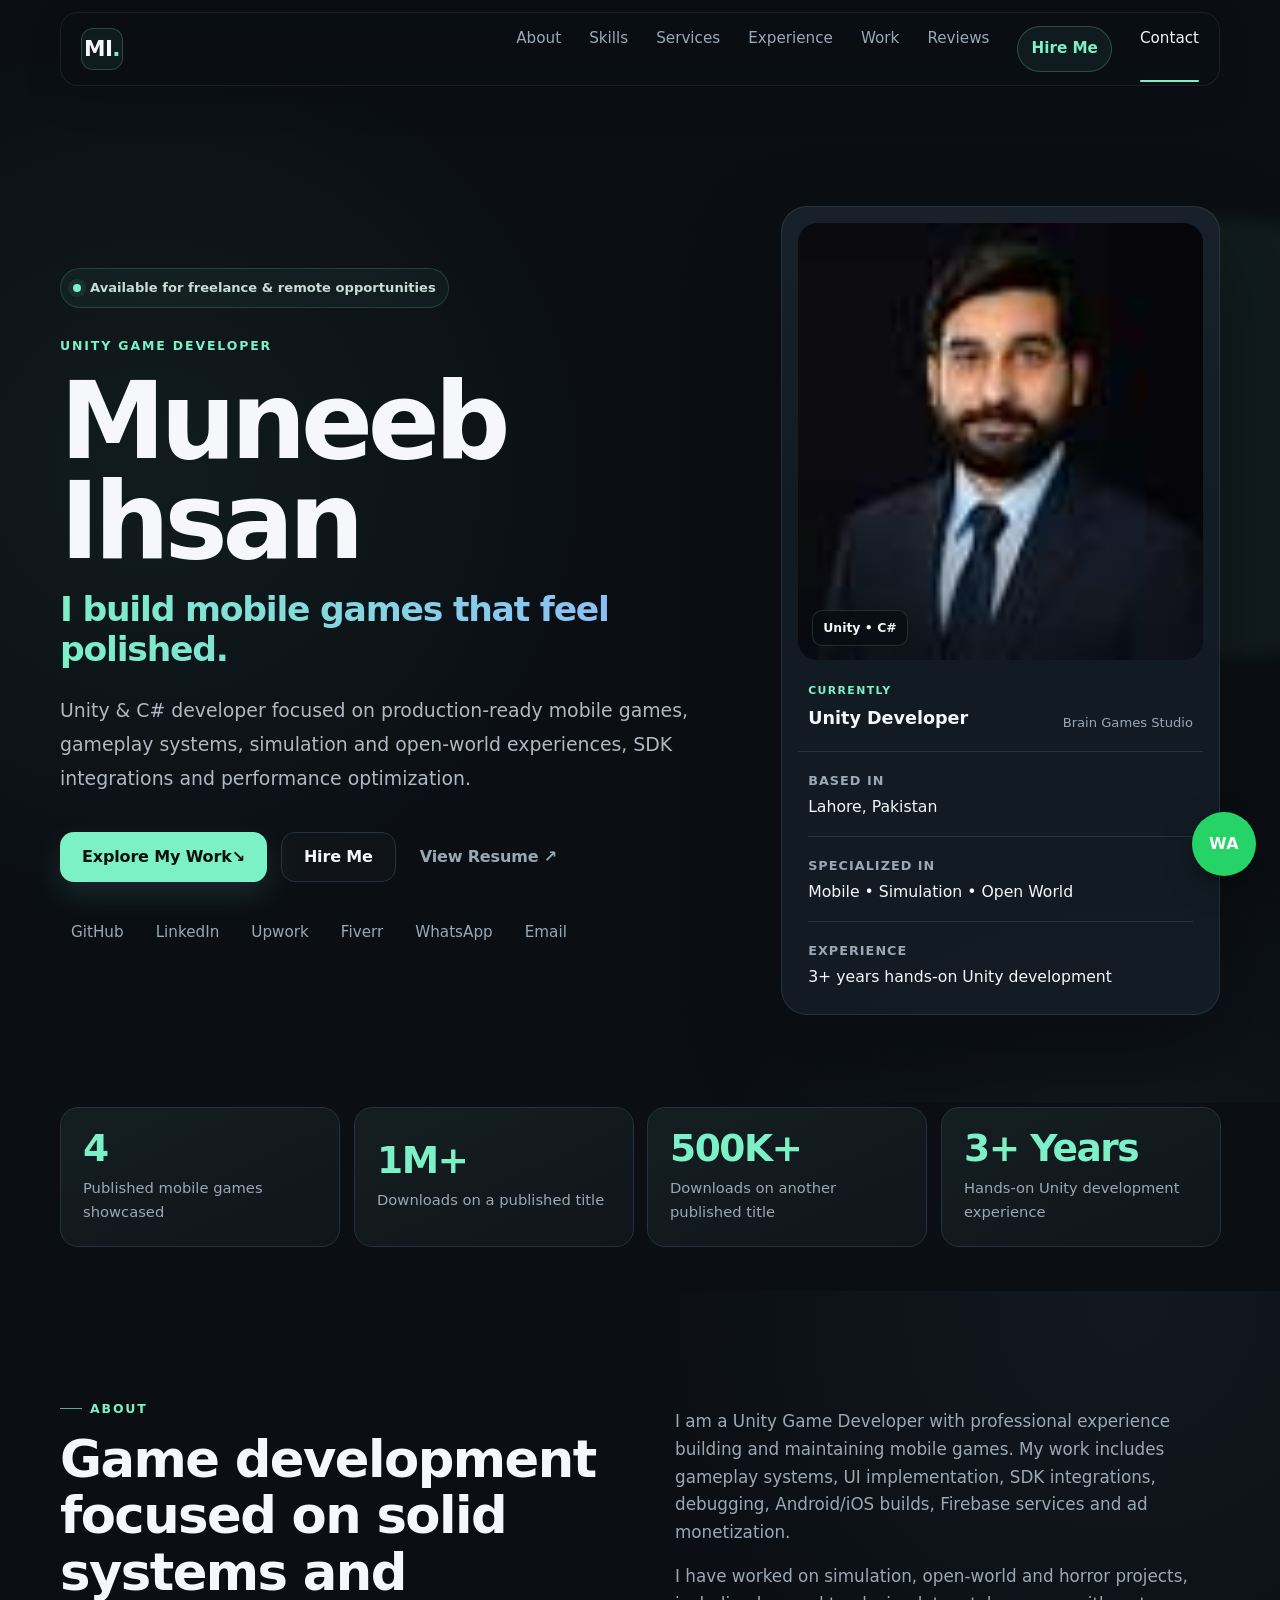
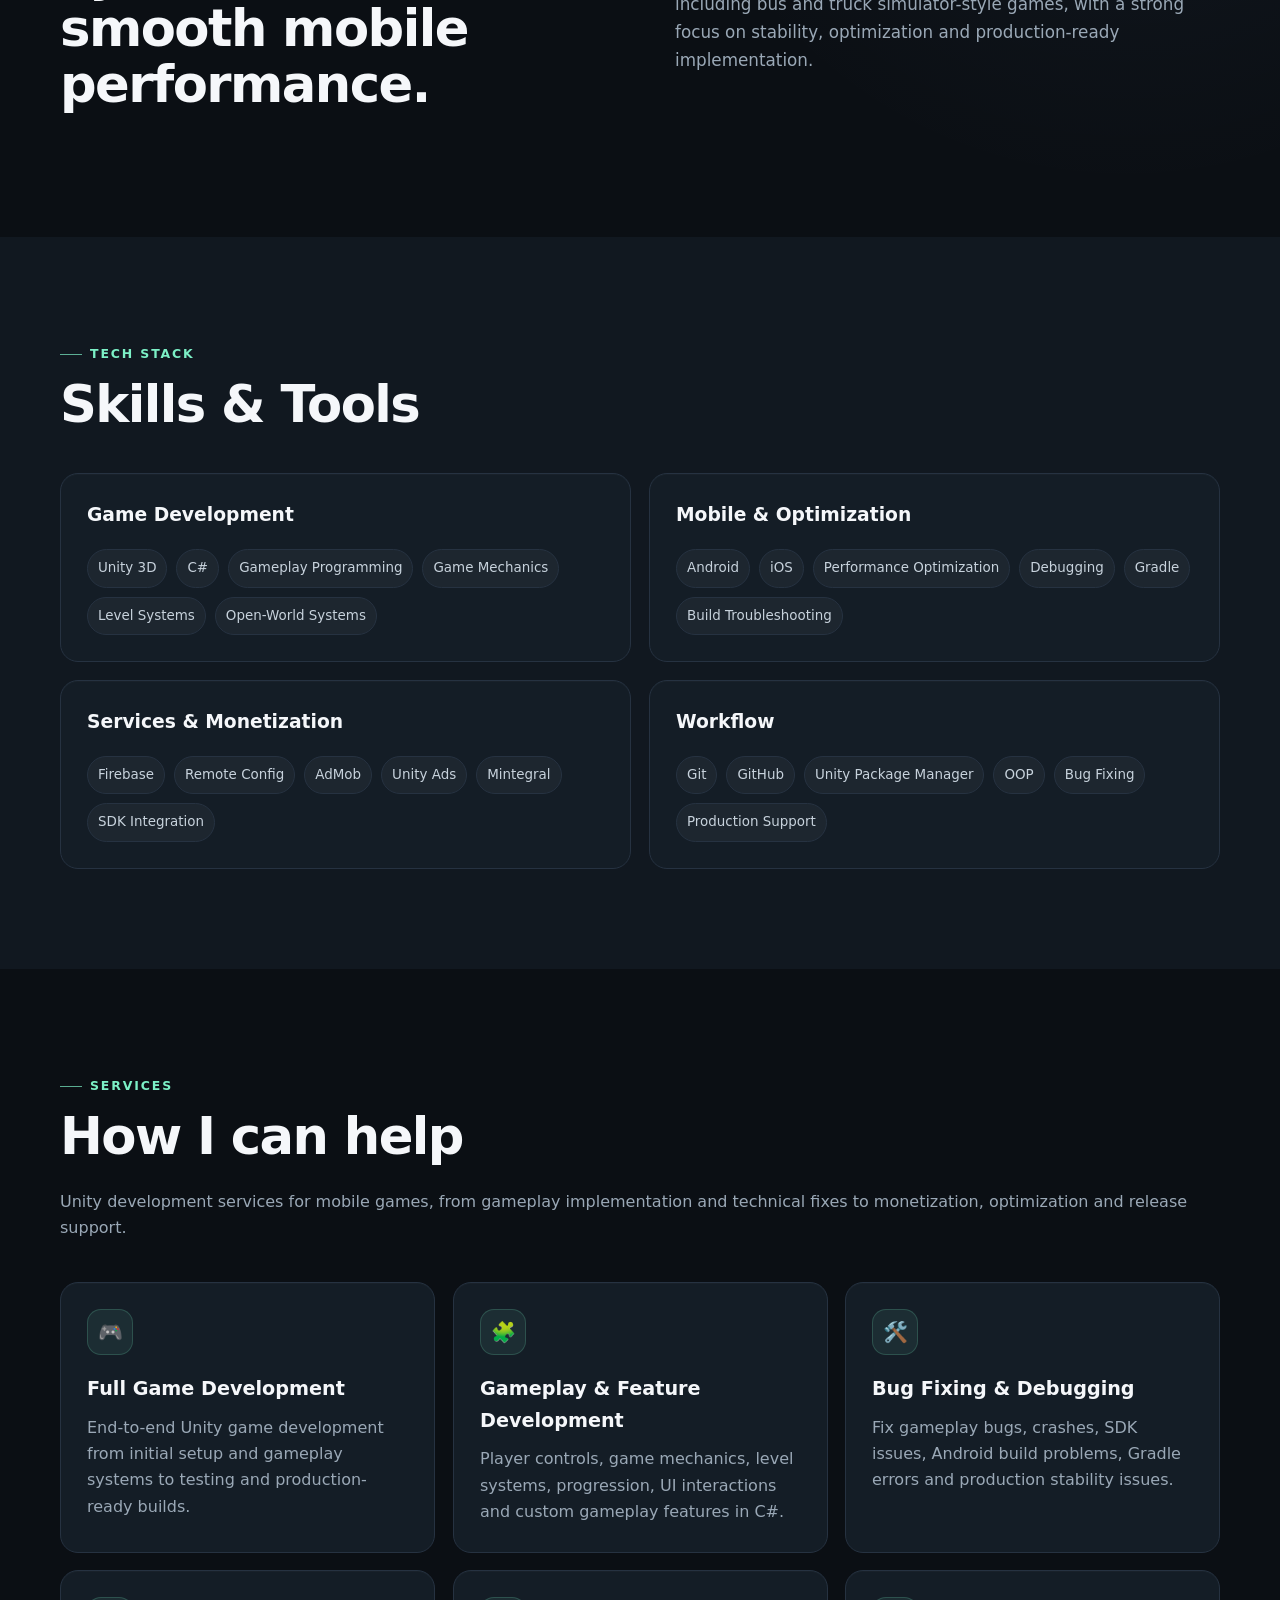
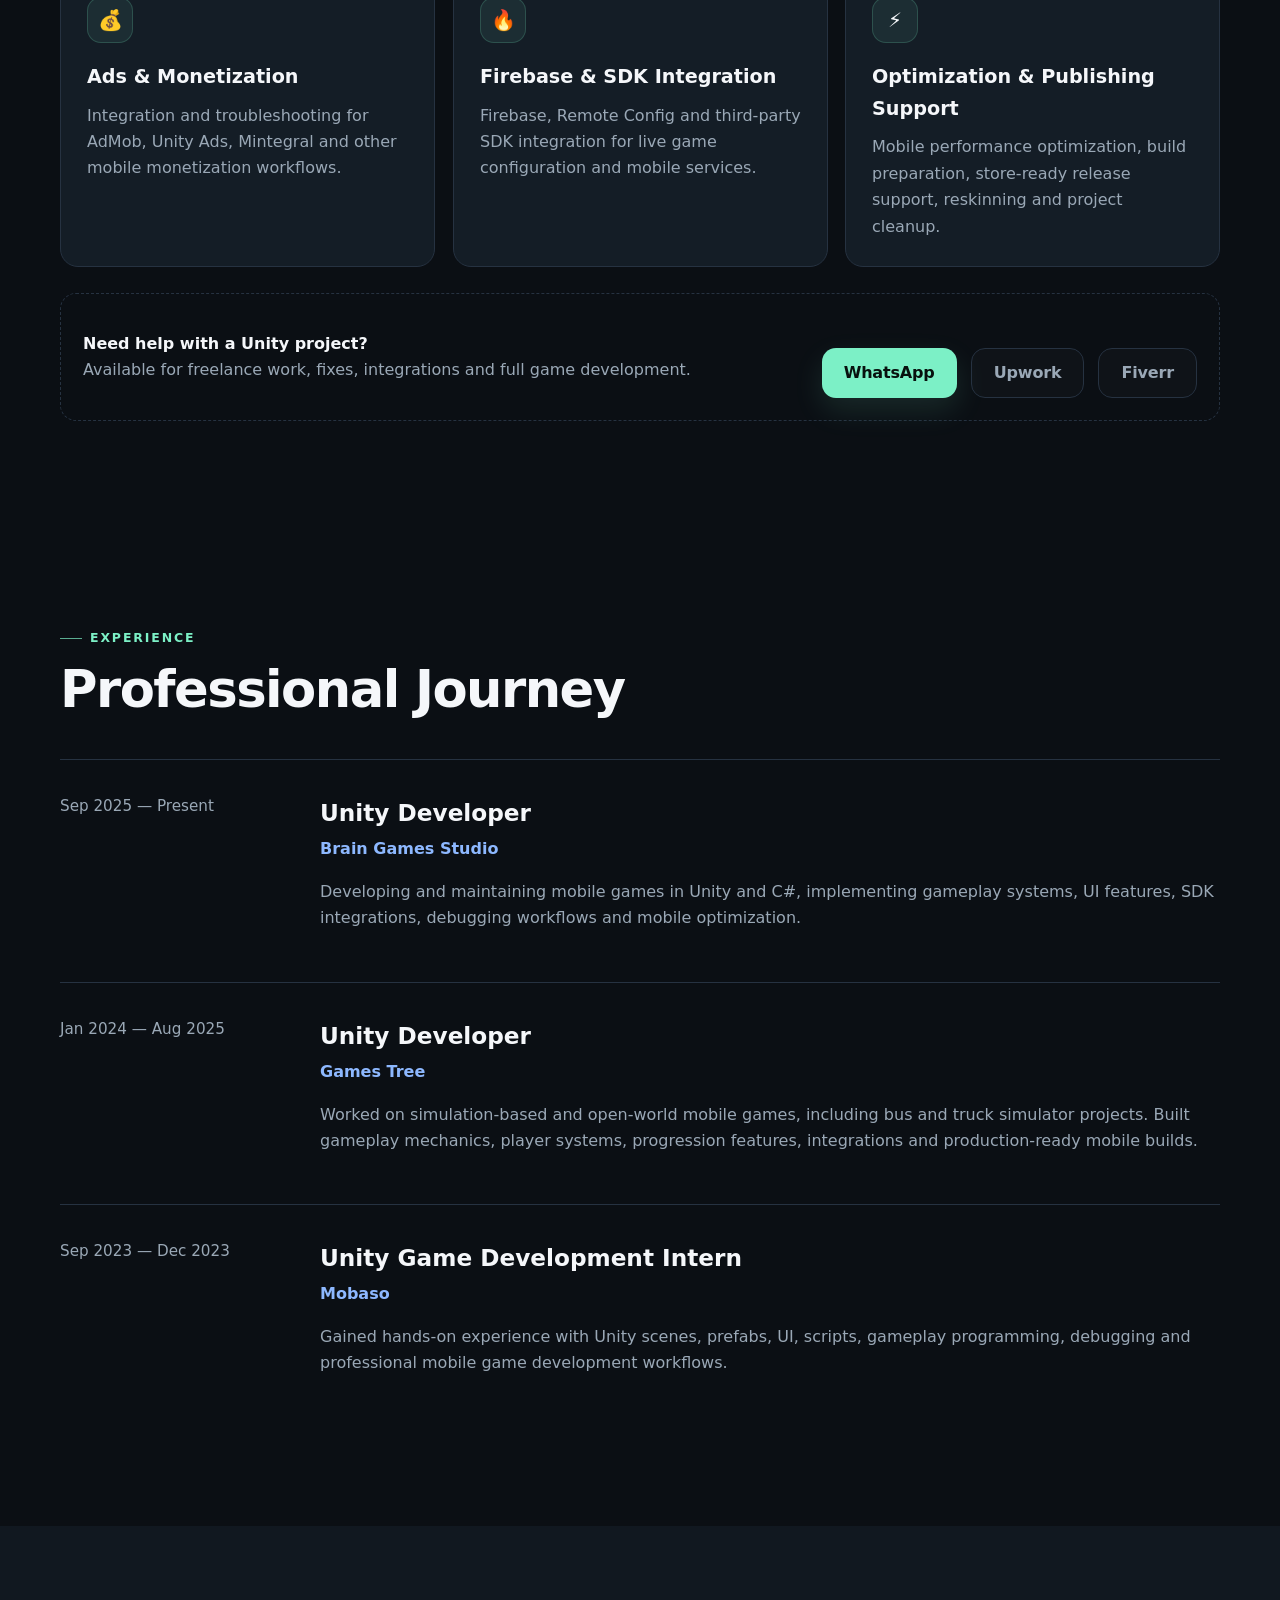
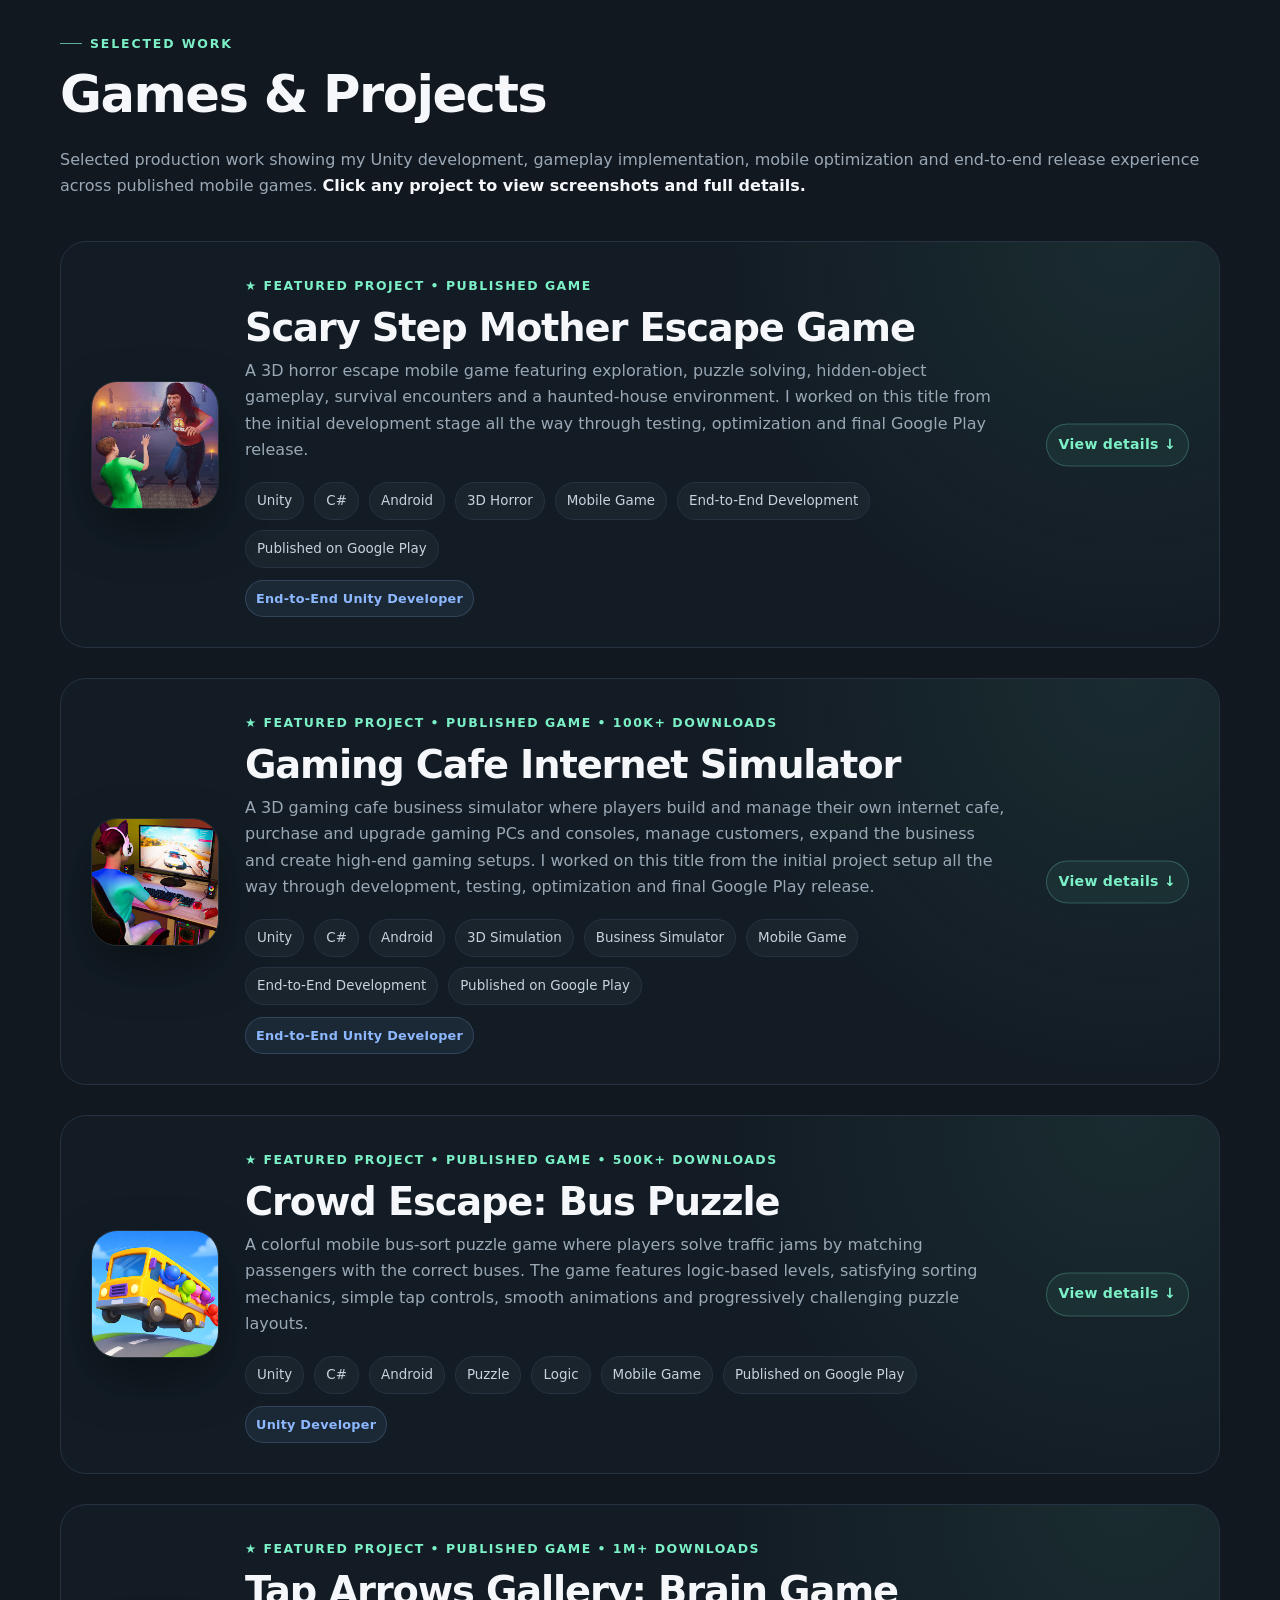
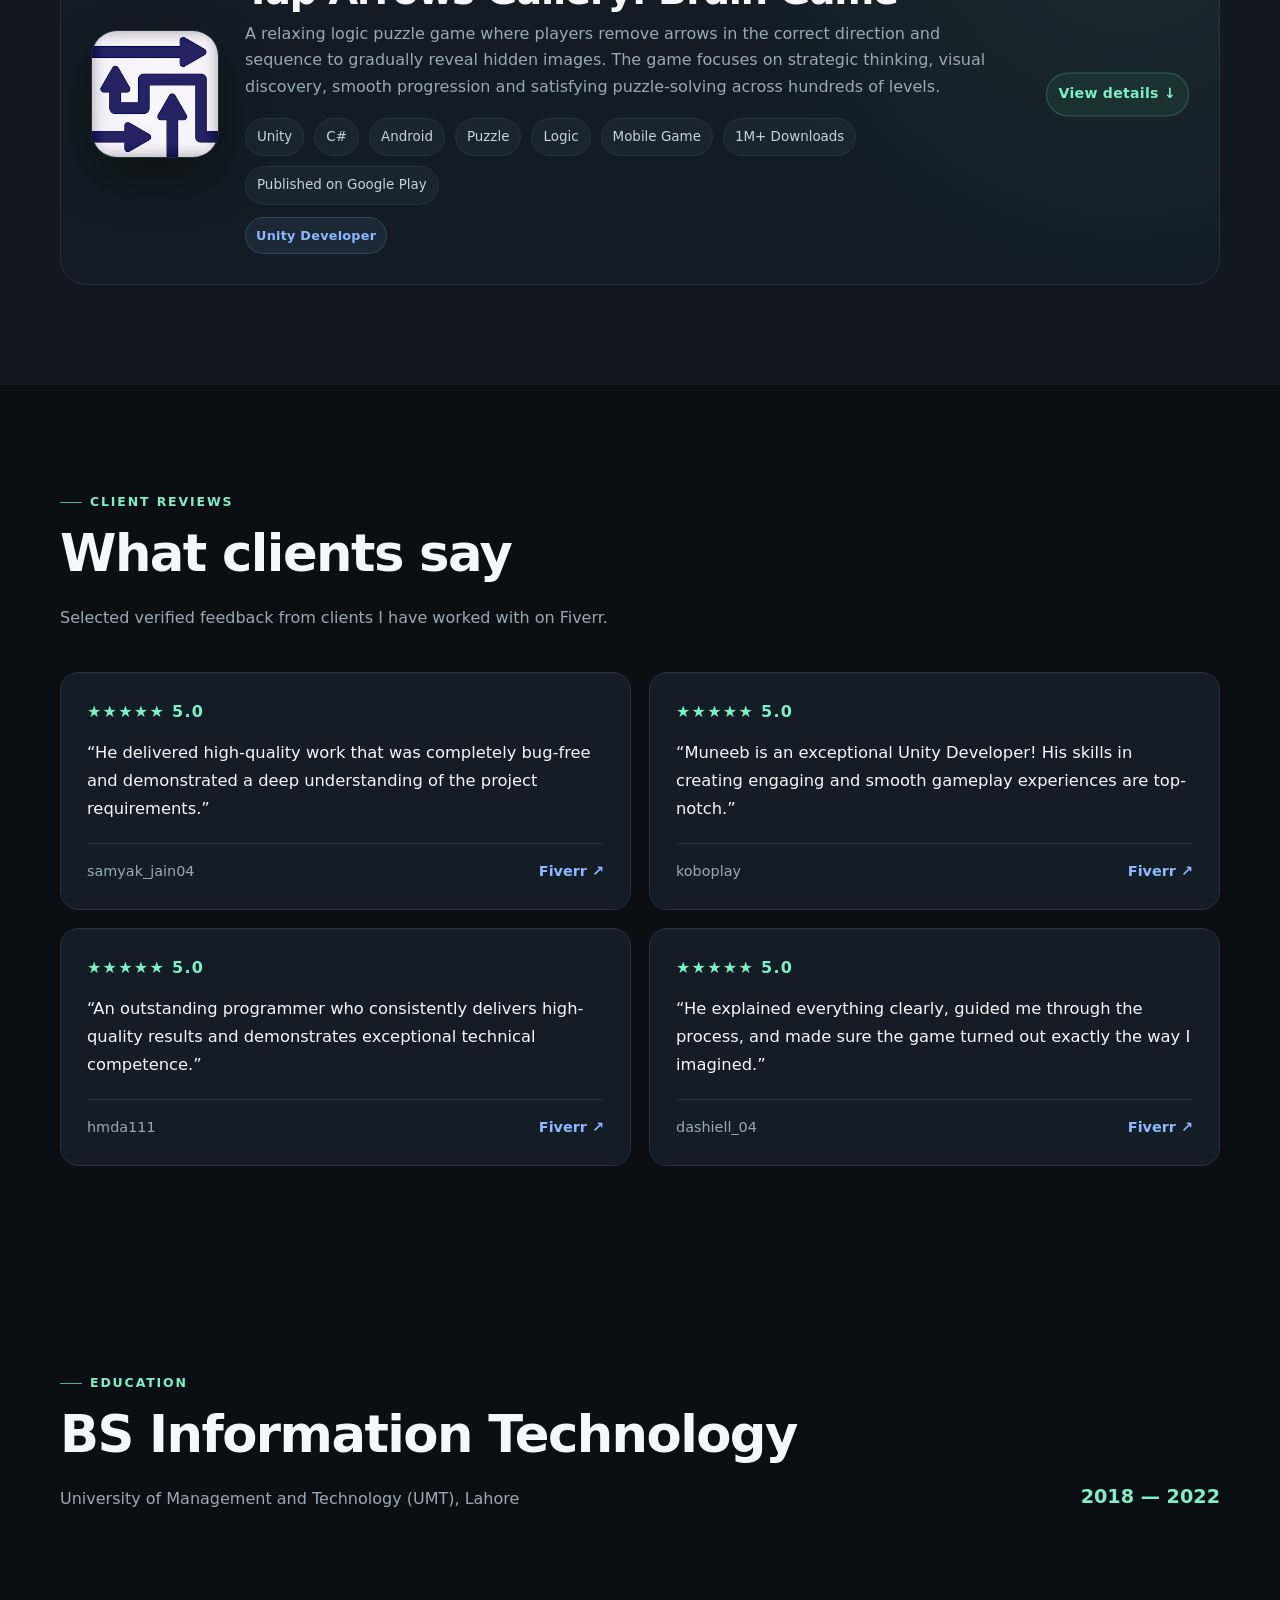
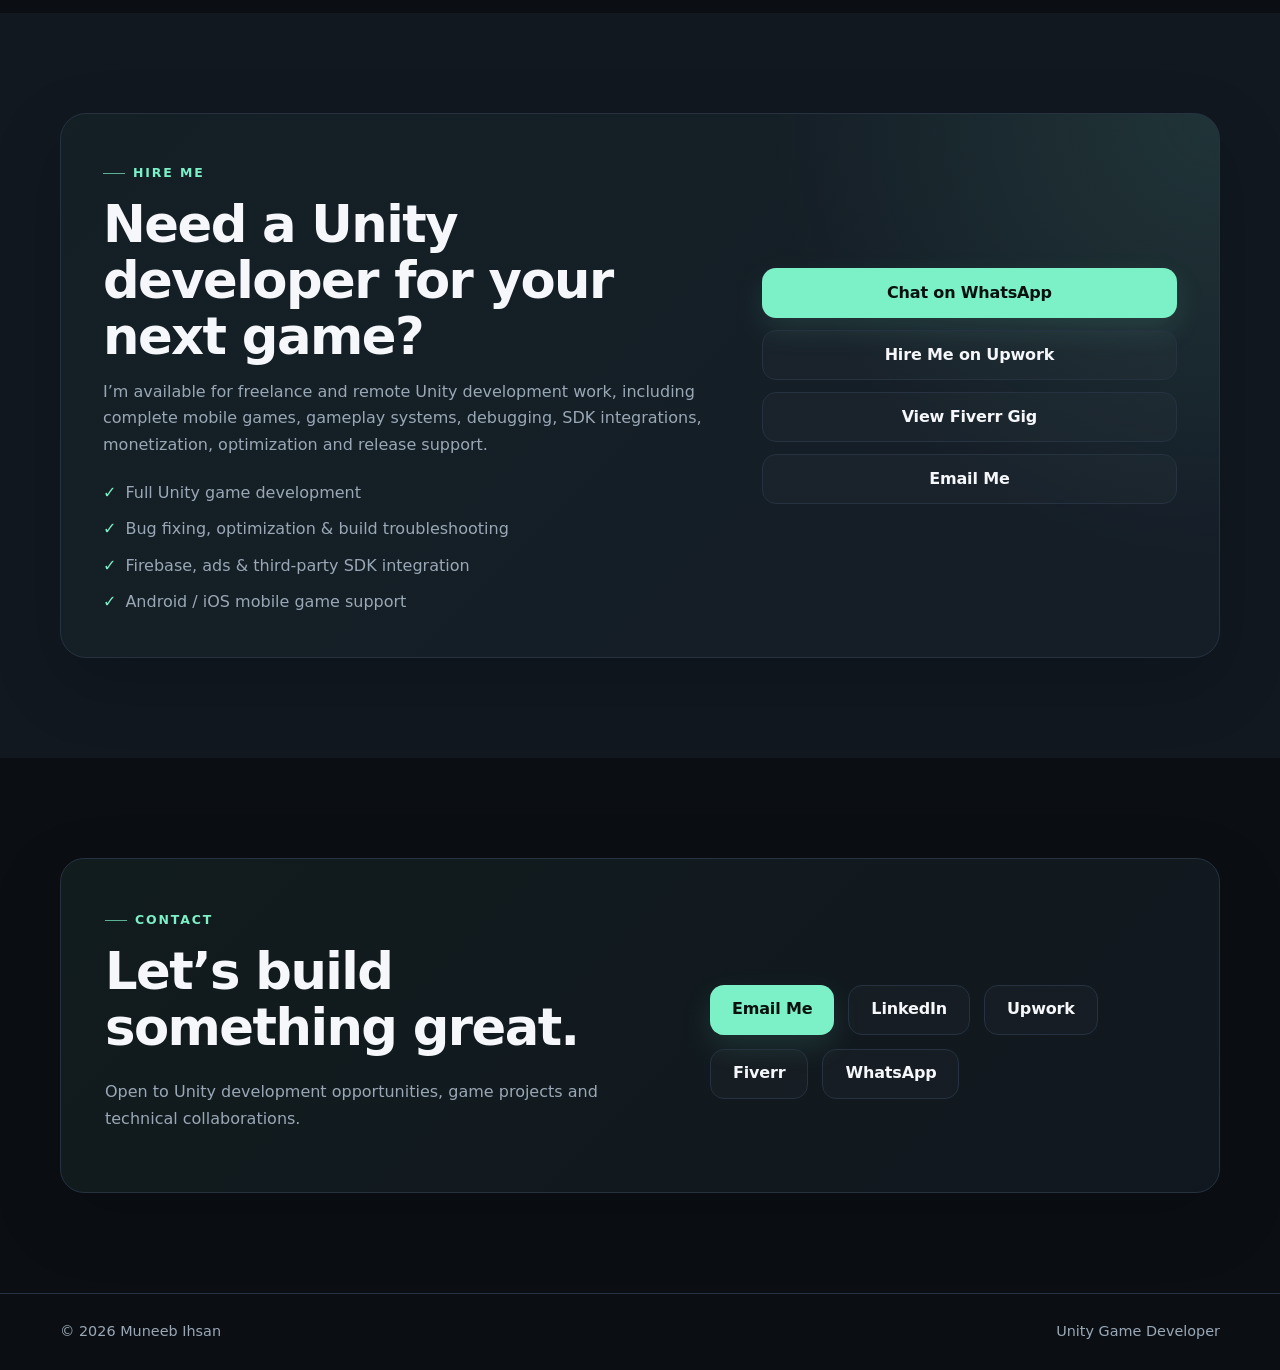
==== index.html @ 6331dccd "Restore stable profile image asset" ====
<!DOCTYPE html>
<html lang="en">
<head>
  <meta charset="UTF-8" />
  <meta name="viewport" content="width=device-width, initial-scale=1.0" />
  <meta name="description" content="Muneeb Ihsan is a Unity Game Developer specializing in mobile games, simulation, open-world gameplay, C#, Firebase, monetization, optimization and production-ready releases." />
  <meta name="robots" content="index, follow" />
  <meta name="author" content="Muneeb Ihsan" />
  <meta name="theme-color" content="#0b0f14" />

  <link rel="canonical" href="https://muneebihsan.github.io/" />
  <link rel="icon" type="image/jpeg" href="assets/profile.jpg" />
  <link rel="apple-touch-icon" href="assets/profile.jpg" />

  <!-- Open Graph / Social Share -->
  <meta property="og:type" content="website" />
  <meta property="og:url" content="https://muneebihsan.github.io/" />
  <meta property="og:title" content="Muneeb Ihsan | Unity Game Developer" />
  <meta property="og:description" content="Unity Game Developer focused on mobile games, simulation, open-world systems, gameplay programming, SDK integrations and optimization." />
  <meta property="og:image" content="https://muneebihsan.github.io/assets/profile.jpg" />
  <meta property="og:image:alt" content="Muneeb Ihsan - Unity Game Developer" />
  <meta property="og:site_name" content="Muneeb Ihsan Portfolio" />

  <!-- Twitter / X Preview -->
  <meta name="twitter:card" content="summary_large_image" />
  <meta name="twitter:title" content="Muneeb Ihsan | Unity Game Developer" />
  <meta name="twitter:description" content="Unity Game Developer focused on mobile games, simulation, open-world systems, gameplay programming and production releases." />
  <meta name="twitter:image" content="https://muneebihsan.github.io/assets/profile.jpg" />

  <title>Muneeb Ihsan | Unity Game Developer Portfolio</title>

  <!-- Existing site stylesheet -->
  <link rel="stylesheet" href="styles.css" />

  <!-- Extra styles only for the upgraded Featured Project section.
       Keeping these here means you ONLY need to replace index.html. -->
  <style>
    .featured-project {
      margin-top: 42px;
      overflow: hidden;
      border: 1px solid var(--line);
      border-radius: 26px;
      background:
        radial-gradient(circle at top right, rgba(124,240,198,.08), transparent 32%),
        var(--card);
    }

    .featured-project + .featured-project {
      margin-top: 30px;
    }

    .featured-project-top {
      display: grid;
      grid-template-columns: 128px 1fr;
      gap: 26px;
      align-items: center;
      padding: 30px 210px 30px 30px;
      border-bottom: 0;
      cursor: pointer;
      position: relative;
      transition: background .2s ease;
    }

    .featured-project-top:hover {
      background: rgba(255,255,255,.025);
    }

    .featured-project-top::after {
      content: "View details  ↓";
      position: absolute;
      right: 30px;
      top: 50%;
      transform: translateY(-50%);
      color: var(--accent);
      font-size: .88rem;
      font-weight: 800;
      letter-spacing: .02em;
      padding: 9px 12px;
      border: 1px solid rgba(124,240,198,.25);
      border-radius: 999px;
      background: rgba(124,240,198,.06);
      white-space: nowrap;
    }

    .featured-project.open .featured-project-top {
      border-bottom: 1px solid var(--line);
    }

    .featured-project.open .featured-project-top::after {
      content: "Hide details  ↑";
    }

    .featured-project-top:focus-visible {
      outline: 2px solid var(--accent);
      outline-offset: -3px;
    }

    .game-icon {
      width: 128px;
      height: 128px;
      border-radius: 26px;
      object-fit: cover;
      box-shadow: 0 16px 45px rgba(0,0,0,.28);
      border: 1px solid rgba(255,255,255,.08);
    }

    .project-label {
      display: inline-flex;
      align-items: center;
      gap: 8px;
      margin-bottom: 10px;
      color: var(--accent);
      font-size: .78rem;
      font-weight: 800;
      letter-spacing: .12em;
      text-transform: uppercase;
    }

    .featured-project h3 {
      margin: 0 0 10px;
      font-size: clamp(1.8rem, 3vw, 2.55rem);
      line-height: 1.08;
      letter-spacing: -.03em;
    }

    .featured-project .project-summary {
      margin: 0;
      max-width: 850px;
      color: var(--muted);
    }

    .project-meta {
      display: flex;
      flex-wrap: wrap;
      gap: 10px;
      margin-top: 18px;
    }

    .project-meta span {
      padding: 7px 11px;
      border: 1px solid var(--line);
      border-radius: 999px;
      color: #c7d2dc;
      background: rgba(255,255,255,.035);
      font-size: .84rem;
    }

    .featured-project-body {
      display: none;
      grid-template-columns: 1.05fr .95fr;
      gap: 30px;
      padding: 30px;
    }

    .featured-project.open .featured-project-body {
      display: grid;
      animation: projectReveal .24s ease;
    }

    @keyframes projectReveal {
      from { opacity: 0; transform: translateY(-6px); }
      to { opacity: 1; transform: translateY(0); }
    }

    .contribution-box {
      padding: 24px;
      border: 1px solid var(--line);
      border-radius: 18px;
      background: rgba(255,255,255,.025);
    }

    .contribution-box h4 {
      margin: 0 0 16px;
      color: var(--text);
      font-size: 1.15rem;
    }

    .contribution-list {
      list-style: none;
      padding: 0;
      margin: 0;
      display: grid;
      gap: 12px;
    }

    .contribution-list li {
      position: relative;
      padding-left: 24px;
      color: var(--muted);
    }

    .contribution-list li::before {
      content: "✓";
      position: absolute;
      left: 0;
      top: 0;
      color: var(--accent);
      font-weight: 900;
    }

    .project-actions {
      display: flex;
      gap: 12px;
      flex-wrap: wrap;
      margin-top: 22px;
    }

    .gallery-wrap h4 {
      margin: 0 0 14px;
      color: var(--text);
      font-size: 1.15rem;
    }

    .game-gallery {
      display: grid;
      grid-template-columns: repeat(2, minmax(0, 1fr));
      gap: 12px;
    }

    .game-gallery a {
      display: block;
      overflow: hidden;
      border-radius: 14px;
      border: 1px solid var(--line);
      background: #080b0f;
    }

    .game-gallery img {
      width: 100%;
      aspect-ratio: 16 / 9;
      object-fit: cover;
      display: block;
      transition: transform .25s ease, opacity .25s ease;
    }

    .game-gallery a:hover img {
      transform: scale(1.035);
      opacity: .94;
    }

    .gallery-caption {
      margin: 12px 0 0;
      color: var(--muted);
      font-size: .82rem;
    }

    .testimonials-grid {
      display: grid;
      grid-template-columns: repeat(2, minmax(0, 1fr));
      gap: 18px;
      margin-top: 40px;
    }

    .testimonial-card {
      padding: 26px;
      border: 1px solid var(--line);
      border-radius: 18px;
      background: var(--card);
    }

    .testimonial-rating {
      color: var(--accent);
      font-weight: 800;
      letter-spacing: .08em;
      margin-bottom: 14px;
    }

    .testimonial-card blockquote {
      margin: 0;
      color: var(--text);
      font-size: 1.02rem;
      line-height: 1.7;
    }

    .testimonial-footer {
      display: flex;
      justify-content: space-between;
      gap: 16px;
      align-items: center;
      margin-top: 20px;
      padding-top: 16px;
      border-top: 1px solid var(--line);
      color: var(--muted);
      font-size: .9rem;
    }

    .testimonial-platform {
      color: var(--accent-2);
      font-weight: 700;
    }

    .services-grid {
      display: grid;
      grid-template-columns: repeat(3, minmax(0, 1fr));
      gap: 18px;
      margin-top: 40px;
    }

    .service-card {
      padding: 26px;
      border: 1px solid var(--line);
      border-radius: 18px;
      background: var(--card);
      transition: transform .2s ease, border-color .2s ease, background .2s ease;
    }

    .service-card:hover {
      transform: translateY(-4px);
      border-color: rgba(124,240,198,.35);
      background: rgba(255,255,255,.035);
    }

    .service-icon {
      width: 46px;
      height: 46px;
      border-radius: 14px;
      display: grid;
      place-items: center;
      margin-bottom: 18px;
      font-size: 1.25rem;
      background: rgba(124,240,198,.08);
      border: 1px solid rgba(124,240,198,.18);
    }

    .service-card h3 {
      margin-bottom: 10px;
      font-size: 1.2rem;
    }

    .service-card p {
      margin: 0;
      color: var(--muted);
    }

    .services-cta {
      margin-top: 26px;
      padding: 22px;
      border: 1px dashed var(--line);
      border-radius: 16px;
      display: flex;
      justify-content: space-between;
      align-items: center;
      gap: 20px;
      color: var(--muted);
    }

    .services-cta strong {
      color: var(--text);
    }

    .impact-strip {
      padding: 34px 0 18px;
      background: var(--bg);
    }

    .impact-grid {
      display: grid;
      grid-template-columns: repeat(4, minmax(0, 1fr));
      gap: 14px;
    }

    .impact-card {
      padding: 22px;
      border: 1px solid var(--line);
      border-radius: 18px;
      background: linear-gradient(145deg, rgba(124,240,198,.045), rgba(141,184,255,.025));
    }

    .impact-number {
      display: block;
      color: var(--accent);
      font-size: clamp(1.65rem, 3vw, 2.35rem);
      line-height: 1;
      font-weight: 900;
      letter-spacing: -.04em;
      margin-bottom: 8px;
    }

    .impact-label {
      color: var(--muted);
      font-size: .92rem;
    }

    .hire-card {
      display: grid;
      grid-template-columns: 1.2fr .8fr;
      gap: 36px;
      align-items: center;
      padding: 42px;
      border: 1px solid var(--line);
      border-radius: 26px;
      background:
        radial-gradient(circle at top right, rgba(124,240,198,.11), transparent 35%),
        linear-gradient(135deg, rgba(124,240,198,.035), rgba(141,184,255,.035));
    }

    .hire-card h2 {
      margin-bottom: 14px;
    }

    .hire-card p {
      margin: 0;
      color: var(--muted);
      max-width: 700px;
    }

    .hire-points {
      display: grid;
      gap: 10px;
      margin-top: 22px;
      color: var(--muted);
    }

    .hire-points span::before {
      content: "✓";
      color: var(--accent);
      font-weight: 900;
      margin-right: 9px;
    }

    .hire-actions {
      display: grid;
      grid-template-columns: 1fr;
      gap: 12px;
    }

    .hire-actions .btn {
      width: 100%;
    }

    .role-badge {
      display: inline-flex;
      align-items: center;
      margin-top: 12px;
      padding: 7px 10px;
      border-radius: 999px;
      background: rgba(141,184,255,.08);
      border: 1px solid rgba(141,184,255,.2);
      color: var(--accent-2);
      font-size: .8rem;
      font-weight: 800;
      letter-spacing: .02em;
    }

    .whatsapp-float {
      position: fixed;
      right: 22px;
      bottom: 22px;
      z-index: 999;
      width: 58px;
      height: 58px;
      border-radius: 50%;
      display: grid;
      place-items: center;
      background: #25D366;
      color: #fff;
      box-shadow: 0 14px 35px rgba(0,0,0,.28);
      transition: transform .2s ease, box-shadow .2s ease;
      animation: whatsappPulse 1.8s ease-in-out infinite;
    }

    .whatsapp-float:hover {
      transform: translateY(-3px) scale(1.05);
      box-shadow: 0 18px 42px rgba(0,0,0,.34);
    }

    .whatsapp-float svg {
      width: 30px;
      height: 30px;
      fill: currentColor;
    }

    .whatsapp-tooltip {
      position: absolute;
      right: 68px;
      top: 50%;
      transform: translateY(-50%);
      background: var(--card);
      color: var(--text);
      border: 1px solid var(--line);
      border-radius: 10px;
      padding: 8px 11px;
      font-size: .82rem;
      white-space: nowrap;
      opacity: 0;
      pointer-events: none;
      transition: opacity .2s ease, transform .2s ease;
    }

    .whatsapp-float:hover .whatsapp-tooltip {
      opacity: 1;
      transform: translate(-3px,-50%);
    }

    @keyframes whatsappPulse {
      0%, 100% { box-shadow: 0 0 0 0 rgba(37,211,102,.34), 0 14px 35px rgba(0,0,0,.28); }
      50% { box-shadow: 0 0 0 12px rgba(37,211,102,0), 0 14px 35px rgba(0,0,0,.28); }
    }

    .other-work-title {
      margin-top: 62px;
      margin-bottom: 0;
      font-size: 1.3rem;
    }

    section[id] {
      scroll-margin-top: 88px;
    }

    .nav a {
      position: relative;
      transition: color .2s ease, background .2s ease, border-color .2s ease;
    }

    .nav a.active {
      color: var(--text);
    }

    .nav a.active::after {
      content: "";
      position: absolute;
      left: 0;
      right: 0;
      bottom: -10px;
      height: 2px;
      border-radius: 999px;
      background: var(--accent);
    }

    .nav a[href="#hire"] {
      padding: 9px 13px;
      border: 1px solid rgba(124,240,198,.24);
      border-radius: 999px;
      background: rgba(124,240,198,.06);
      color: var(--accent);
      font-weight: 750;
    }

    .nav a[href="#hire"]::after {
      display: none;
    }

    .featured-project,
    .impact-card,
    .testimonial-card,
    .service-card,
    .hire-card,
    .contact-card {
      transition:
        transform .24s ease,
        border-color .24s ease,
        box-shadow .24s ease,
        background .24s ease;
    }

    .featured-project:hover,
    .impact-card:hover,
    .testimonial-card:hover {
      transform: translateY(-3px);
      border-color: rgba(124,240,198,.24);
      box-shadow: 0 18px 50px rgba(0,0,0,.16);
    }

    .featured-project.open {
      border-color: rgba(124,240,198,.25);
      box-shadow: 0 20px 60px rgba(0,0,0,.18);
    }

    .reveal-on-scroll {
      opacity: 0;
      transform: translateY(18px);
      transition: opacity .62s ease, transform .62s ease;
      will-change: opacity, transform;
    }

    .reveal-on-scroll.is-visible {
      opacity: 1;
      transform: translateY(0);
    }

    .reveal-on-scroll.reveal-delay-1 { transition-delay: .06s; }
    .reveal-on-scroll.reveal-delay-2 { transition-delay: .12s; }
    .reveal-on-scroll.reveal-delay-3 { transition-delay: .18s; }

    @media (prefers-reduced-motion: reduce) {
      html { scroll-behavior: auto; }

      .reveal-on-scroll,
      .reveal-on-scroll.is-visible,
      .featured-project,
      .impact-card,
      .testimonial-card,
      .service-card,
      .hire-card,
      .contact-card,
      .whatsapp-float {
        animation: none !important;
        transition: none !important;
        transform: none !important;
        opacity: 1 !important;
      }
    }

    @media (max-width: 900px) {
      .featured-project-body {
        grid-template-columns: 1fr;
      }
    }

    /* PREMIUM POLISH V2 */
    body {
      background:
        radial-gradient(circle at 12% 5%, rgba(124,240,198,.055), transparent 28rem),
        radial-gradient(circle at 88% 14%, rgba(141,184,255,.055), transparent 30rem),
        var(--bg);
    }

    body::before {
      content: "";
      position: fixed;
      inset: 0;
      pointer-events: none;
      z-index: -1;
      opacity: .22;
      background-image:
        linear-gradient(rgba(255,255,255,.018) 1px, transparent 1px),
        linear-gradient(90deg, rgba(255,255,255,.018) 1px, transparent 1px);
      background-size: 54px 54px;
      mask-image: linear-gradient(to bottom, rgba(0,0,0,.55), transparent 72%);
    }

    .site-header {
      top: 12px;
      width: min(var(--max), calc(100% - 28px));
      margin: 0 auto;
      border: 1px solid rgba(255,255,255,.075);
      border-radius: 18px;
      background: rgba(11,15,20,.72);
      box-shadow: 0 14px 38px rgba(0,0,0,.14);
    }

    .nav-wrap {
      width: 100%;
      padding: 0 20px;
    }

    .brand {
      display: inline-flex;
      align-items: center;
      justify-content: center;
      width: 42px;
      height: 42px;
      border: 1px solid rgba(124,240,198,.22);
      border-radius: 12px;
      background: rgba(124,240,198,.055);
      letter-spacing: -.03em;
    }

    .hero {
      position: relative;
      min-height: 92vh;
      overflow: clip;
      padding-top: 132px;
      padding-bottom: 88px;
    }

    .hero::after {
      content: "";
      position: absolute;
      width: 440px;
      height: 440px;
      right: -170px;
      top: 14%;
      border-radius: 50%;
      background: rgba(124,240,198,.055);
      filter: blur(8px);
      pointer-events: none;
    }

    .hero-grid {
      grid-template-columns: minmax(0,1.18fr) minmax(330px,.82fr);
      gap: clamp(50px,7vw,100px);
    }

    .hero-copy {
      position: relative;
      z-index: 1;
    }

    .availability-pill {
      display: inline-flex;
      align-items: center;
      gap: 9px;
      margin-bottom: 28px;
      padding: 8px 12px;
      border: 1px solid rgba(124,240,198,.17);
      border-radius: 999px;
      color: #c7ddd5;
      background: rgba(124,240,198,.045);
      font-size: .82rem;
      font-weight: 700;
    }

    .availability-dot {
      width: 8px;
      height: 8px;
      border-radius: 50%;
      background: var(--accent);
      box-shadow: 0 0 0 5px rgba(124,240,198,.08);
    }

    .hero h1 {
      max-width: 790px;
      margin-top: 14px;
      margin-bottom: 24px;
      font-size: clamp(4rem,8.3vw,7.4rem);
    }

    .hero-role {
      display: block;
      max-width: 680px;
      margin-top: 18px;
      color: transparent;
      background: linear-gradient(90deg, var(--accent), var(--accent-2));
      -webkit-background-clip: text;
      background-clip: text;
      font-size: clamp(1.35rem,2.7vw,2.2rem);
      line-height: 1.15;
      letter-spacing: -.035em;
    }

    .hero-lead {
      max-width: 720px;
      color: #aeb9c4;
      font-size: clamp(1.04rem,1.7vw,1.18rem);
      line-height: 1.8;
    }

    .hero-actions {
      align-items: center;
      margin-top: 36px;
    }

    .btn {
      border-radius: 14px;
      letter-spacing: -.01em;
    }

    .btn.primary {
      box-shadow: 0 12px 30px rgba(124,240,198,.12);
    }

    .btn.primary:hover {
      box-shadow: 0 16px 34px rgba(124,240,198,.19);
    }

    .text-btn {
      min-height: 46px;
      padding-inline: 10px;
      color: var(--muted);
    }

    .text-btn:hover {
      color: var(--text);
    }

    .social-row {
      margin-top: 30px;
      gap: 10px;
    }

    .social-row a {
      padding: 7px 10px;
      border-radius: 9px;
      border: 1px solid transparent;
      transition: color .2s ease, border-color .2s ease, background .2s ease;
    }

    .social-row a:hover {
      border-color: var(--line);
      background: rgba(255,255,255,.025);
    }

    .hero-card {
      position: relative;
      z-index: 1;
      padding: 16px;
      border-color: rgba(255,255,255,.085);
      background:
        linear-gradient(180deg, rgba(255,255,255,.025), transparent 38%),
        rgba(20,29,38,.92);
      box-shadow: 0 34px 90px rgba(0,0,0,.34);
    }

    .hero-photo-wrap {
      position: relative;
      overflow: hidden;
      aspect-ratio: 1 / 1.08;
      border-radius: 20px;
      background: #0c1117;
    }

    .hero-photo {
      width: 100%;
      height: 100%;
      display: block;
      object-fit: cover;
      object-position: center top;
      transform: none;
      image-rendering: auto;
    }

    .hero-photo-wrap::after {
      content: "";
      position: absolute;
      inset: auto 0 0;
      height: 36%;
      background: linear-gradient(to top, rgba(11,15,20,.54), transparent);
      pointer-events: none;
    }

    .photo-badge {
      position: absolute;
      left: 14px;
      bottom: 14px;
      z-index: 1;
      padding: 7px 10px;
      border: 1px solid rgba(255,255,255,.12);
      border-radius: 10px;
      color: #edf7f3;
      background: rgba(8,13,17,.72);
      backdrop-filter: blur(12px);
      font-size: .78rem;
      font-weight: 800;
    }

    .profile-card-head {
      display: flex;
      justify-content: space-between;
      gap: 18px;
      align-items: end;
      padding: 22px 10px 18px;
      border-bottom: 1px solid var(--line);
    }

    .profile-card-head > div {
      display: grid;
      gap: 4px;
    }

    .profile-label {
      color: var(--accent);
      font-size: .68rem;
      font-weight: 900;
      letter-spacing: .13em;
    }

    .profile-card-head strong {
      font-size: 1.1rem;
    }

    .profile-company {
      color: var(--muted);
      font-size: .82rem;
      text-align: right;
    }

    .hero-card .quick-info {
      padding: 18px 10px 8px;
    }

    .impact-strip {
      padding-top: 4px;
      padding-bottom: 44px;
    }

    .impact-card {
      min-height: 132px;
      display: flex;
      flex-direction: column;
      justify-content: center;
      background:
        linear-gradient(155deg, rgba(124,240,198,.055), rgba(141,184,255,.022)),
        rgba(255,255,255,.012);
    }

    .section:not(.hero) {
      position: relative;
    }

    .section:not(.hero) > .container {
      position: relative;
      z-index: 1;
    }

    .section-kicker {
      display: inline-flex;
      align-items: center;
      gap: 8px;
    }

    .section-kicker::before {
      content: "";
      width: 22px;
      height: 1px;
      background: currentColor;
      opacity: .7;
    }

    .service-card,
    .testimonial-card,
    .contribution-box,
    .card {
      box-shadow: inset 0 1px 0 rgba(255,255,255,.018);
    }

    .featured-project {
      background:
        radial-gradient(circle at 92% 0%, rgba(124,240,198,.075), transparent 25rem),
        rgba(20,29,38,.94);
    }

    .featured-project-top {
      min-height: 190px;
    }

    .game-icon {
      box-shadow: 0 20px 50px rgba(0,0,0,.34);
    }

    .hire-card,
    .contact-card {
      box-shadow: 0 24px 70px rgba(0,0,0,.18);
    }

    @media (max-width: 900px) {
      .site-header {
        top: 8px;
      }

      .hero {
        min-height: auto;
      }

      .hero-grid {
        grid-template-columns: 1fr;
      }

      .hero-card {
        max-width: 620px;
      }
    }

    @media (max-width: 700px) {
      .site-header {
        width: calc(100% - 20px);
      }

      .nav {
        top: 66px;
        box-shadow: 0 18px 45px rgba(0,0,0,.3);
      }

      .hero {
        padding-top: 120px;
      }

      .hero h1 {
        font-size: clamp(3.25rem,17vw,5.2rem);
      }

      .hero-role {
        margin-top: 14px;
      }

      .availability-pill {
        font-size: .75rem;
      }

      .hero-actions .btn {
        width: 100%;
      }

      .text-btn {
        justify-content: flex-start;
      }

      .hero-photo-wrap {
        aspect-ratio: 1 / 1.05;
      }
    }

    @media (max-width: 650px) {
      .featured-project-top {
        grid-template-columns: 82px 1fr;
        gap: 18px;
        padding: 22px 22px 66px;
      }

      .featured-project-top::after {
        left: 22px;
        right: auto;
        top: auto;
        bottom: 18px;
        transform: none;
      }

      .game-icon {
        width: 82px;
        height: 82px;
        border-radius: 19px;
      }

      .featured-project-body {
        padding: 22px;
      }

      .game-gallery,
      .testimonials-grid,
      .services-grid,
      .impact-grid {
        grid-template-columns: 1fr;
      }

      .services-cta {
        flex-direction: column;
        align-items: flex-start;
      }

      .hire-card {
        grid-template-columns: 1fr;
        padding: 28px;
      }
    }
  </style>

  <script type="application/ld+json">
  {
    "@context": "https://schema.org",
    "@type": "Person",
    "name": "Muneeb Ihsan",
    "url": "https://muneebihsan.github.io/",
    "image": "https://muneebihsan.github.io/assets/profile.jpg",
    "jobTitle": "Unity Game Developer",
    "email": "mailto:muneebihsan0506@gmail.com",
    "address": {
      "@type": "PostalAddress",
      "addressLocality": "Lahore",
      "addressCountry": "PK"
    },
    "alumniOf": {
      "@type": "CollegeOrUniversity",
      "name": "University of Management and Technology"
    },
    "sameAs": [
      "https://github.com/MuneebIhsan",
      "https://www.linkedin.com/in/muneeb-ihsan-b13564437",
      "https://www.upwork.com/freelancers/~01085b58d3dfa3778b",
      "https://www.fiverr.com/muneeb_ihsan/do-open-world-multiplayer-android-and-mobile-video-games-expert-developer"
    ],
    "knowsAbout": [
      "Unity",
      "C#",
      "Mobile Game Development",
      "Gameplay Programming",
      "Simulation Games",
      "Open World Games",
      "Firebase",
      "AdMob",
      "Unity Ads",
      "Mintegral",
      "Android",
      "iOS",
      "Game Optimization"
    ]
  }
  </script>
</head>

<body>
  <header class="site-header">
    <div class="container nav-wrap">
      <a class="brand" href="#home">MI<span>.</span></a>

      <nav class="nav" id="mainNav">
        <a href="#about">About</a>
        <a href="#skills">Skills</a>
        <a href="#services">Services</a>
        <a href="#experience">Experience</a>
        <a href="#work">Work</a>
        <a href="#testimonials">Reviews</a>
        <a href="#hire">Hire Me</a>
        <a href="#contact">Contact</a>
      </nav>

      <button class="menu-btn" id="menuBtn" aria-label="Toggle navigation">☰</button>
    </div>
  </header>

  <main>
    <!-- HERO -->
    <section class="hero section" id="home">
      <div class="container hero-grid">
        <div class="hero-copy">
          <div class="availability-pill">
            <span class="availability-dot"></span>
            Available for freelance & remote opportunities
          </div>

          <div class="eyebrow">UNITY GAME DEVELOPER</div>

          <h1>
            Muneeb Ihsan
            <span class="hero-role">I build mobile games that feel polished.</span>
          </h1>

          <p class="hero-lead">
            Unity & C# developer focused on production-ready mobile games, gameplay systems,
            simulation and open-world experiences, SDK integrations and performance optimization.
          </p>

          <div class="hero-actions">
            <a class="btn primary" href="#work">Explore My Work <span aria-hidden="true">↘</span></a>
            <a class="btn secondary" href="#hire">Hire Me</a>

            <a
              class="btn text-btn"
              href="Muneeb_Ihsan_Resume.pdf"
              target="_blank"
              rel="noopener">
              View Resume ↗
            </a>
          </div>

          <div class="social-row">
            <a href="https://github.com/MuneebIhsan" target="_blank" rel="noopener">GitHub</a>

            <a
              href="https://www.linkedin.com/in/muneeb-ihsan-b13564437"
              target="_blank"
              rel="noopener">
              LinkedIn
            </a>

            <a href="https://www.upwork.com/freelancers/~01085b58d3dfa3778b" target="_blank" rel="noopener">Upwork</a>

            <a href="https://www.fiverr.com/muneeb_ihsan/do-open-world-multiplayer-android-and-mobile-video-games-expert-developer" target="_blank" rel="noopener">Fiverr</a>

            <a href="https://wa.me/923364570926" target="_blank" rel="noopener">WhatsApp</a>

            <a href="mailto:muneebihsan0506@gmail.com">Email</a>
          </div>
        </div>

        <aside class="hero-card" aria-label="Developer profile summary">
          <div class="hero-photo-wrap">
            <img
              class="hero-photo"
              src="assets/profile.jpg"
              alt="Muneeb Ihsan"
              fetchpriority="high"
            />
            <div class="photo-badge">Unity • C#</div>
          </div>

          <div class="profile-card-head">
            <div>
              <span class="profile-label">CURRENTLY</span>
              <strong>Unity Developer</strong>
            </div>
            <span class="profile-company">Brain Games Studio</span>
          </div>

          <div class="quick-info">
            <div>
              <strong>Based in</strong>
              <span>Lahore, Pakistan</span>
            </div>

            <div>
              <strong>Specialized in</strong>
              <span>Mobile • Simulation • Open World</span>
            </div>

            <div>
              <strong>Experience</strong>
              <span>3+ years hands-on Unity development</span>
            </div>
          </div>
        </aside>
      </div>
    </section>


    <!-- IMPACT -->
    <section class="impact-strip" aria-label="Career highlights">
      <div class="container">
        <div class="impact-grid">
          <div class="impact-card">
            <span class="impact-number">4</span>
            <span class="impact-label">Published mobile games showcased</span>
          </div>

          <div class="impact-card">
            <span class="impact-number">1M+</span>
            <span class="impact-label">Downloads on a published title</span>
          </div>

          <div class="impact-card">
            <span class="impact-number">500K+</span>
            <span class="impact-label">Downloads on another published title</span>
          </div>

          <div class="impact-card">
            <span class="impact-number">3+ Years</span>
            <span class="impact-label">Hands-on Unity development experience</span>
          </div>
        </div>
      </div>
    </section>

    <!-- ABOUT -->
    <section class="section" id="about">
      <div class="container two-col">
        <div>
          <div class="section-kicker">ABOUT</div>

          <h2>
            Game development focused on solid systems and smooth mobile performance.
          </h2>
        </div>

        <div class="body-copy">
          <p>
            I am a Unity Game Developer with professional experience building and maintaining mobile games.
            My work includes gameplay systems, UI implementation, SDK integrations, debugging, Android/iOS builds,
            Firebase services and ad monetization.
          </p>

          <p>
            I have worked on simulation, open-world and horror projects, including bus and truck simulator-style
            games, with a strong focus on stability, optimization and production-ready implementation.
          </p>
        </div>
      </div>
    </section>

    <!-- SKILLS -->
    <section class="section alt" id="skills">
      <div class="container">
        <div class="section-kicker">TECH STACK</div>
        <h2>Skills & Tools</h2>

        <div class="skill-grid">
          <article class="card">
            <h3>Game Development</h3>

            <div class="tags">
              <span>Unity 3D</span>
              <span>C#</span>
              <span>Gameplay Programming</span>
              <span>Game Mechanics</span>
              <span>Level Systems</span>
              <span>Open-World Systems</span>
            </div>
          </article>

          <article class="card">
            <h3>Mobile & Optimization</h3>

            <div class="tags">
              <span>Android</span>
              <span>iOS</span>
              <span>Performance Optimization</span>
              <span>Debugging</span>
              <span>Gradle</span>
              <span>Build Troubleshooting</span>
            </div>
          </article>

          <article class="card">
            <h3>Services & Monetization</h3>

            <div class="tags">
              <span>Firebase</span>
              <span>Remote Config</span>
              <span>AdMob</span>
              <span>Unity Ads</span>
              <span>Mintegral</span>
              <span>SDK Integration</span>
            </div>
          </article>

          <article class="card">
            <h3>Workflow</h3>

            <div class="tags">
              <span>Git</span>
              <span>GitHub</span>
              <span>Unity Package Manager</span>
              <span>OOP</span>
              <span>Bug Fixing</span>
              <span>Production Support</span>
            </div>
          </article>
        </div>
      </div>
    </section>


    <!-- SERVICES -->
    <section class="section" id="services">
      <div class="container">
        <div class="section-kicker">SERVICES</div>
        <h2>How I can help</h2>

        <p class="section-intro">
          Unity development services for mobile games, from gameplay implementation and technical fixes
          to monetization, optimization and release support.
        </p>

        <div class="services-grid">
          <article class="service-card">
            <div class="service-icon">🎮</div>
            <h3>Full Game Development</h3>
            <p>
              End-to-end Unity game development from initial setup and gameplay systems to testing and production-ready builds.
            </p>
          </article>

          <article class="service-card">
            <div class="service-icon">🧩</div>
            <h3>Gameplay & Feature Development</h3>
            <p>
              Player controls, game mechanics, level systems, progression, UI interactions and custom gameplay features in C#.
            </p>
          </article>

          <article class="service-card">
            <div class="service-icon">🛠️</div>
            <h3>Bug Fixing & Debugging</h3>
            <p>
              Fix gameplay bugs, crashes, SDK issues, Android build problems, Gradle errors and production stability issues.
            </p>
          </article>

          <article class="service-card">
            <div class="service-icon">💰</div>
            <h3>Ads & Monetization</h3>
            <p>
              Integration and troubleshooting for AdMob, Unity Ads, Mintegral and other mobile monetization workflows.
            </p>
          </article>

          <article class="service-card">
            <div class="service-icon">🔥</div>
            <h3>Firebase & SDK Integration</h3>
            <p>
              Firebase, Remote Config and third-party SDK integration for live game configuration and mobile services.
            </p>
          </article>

          <article class="service-card">
            <div class="service-icon">⚡</div>
            <h3>Optimization & Publishing Support</h3>
            <p>
              Mobile performance optimization, build preparation, store-ready release support, reskinning and project cleanup.
            </p>
          </article>
        </div>

        <div class="services-cta">
          <div>
            <strong>Need help with a Unity project?</strong><br />
            Available for freelance work, fixes, integrations and full game development.
          </div>

          <div class="contact-actions">
            <a class="btn primary" href="https://wa.me/923364570926" target="_blank" rel="noopener">WhatsApp</a>
            <a class="btn secondary" href="https://www.upwork.com/freelancers/~01085b58d3dfa3778b" target="_blank" rel="noopener">Upwork</a>
            <a class="btn secondary" href="https://www.fiverr.com/muneeb_ihsan/do-open-world-multiplayer-android-and-mobile-video-games-expert-developer" target="_blank" rel="noopener">Fiverr</a>
          </div>
        </div>
      </div>
    </section>

    <!-- EXPERIENCE -->
    <section class="section" id="experience">
      <div class="container">
        <div class="section-kicker">EXPERIENCE</div>
        <h2>Professional Journey</h2>

        <div class="timeline">
          <article class="timeline-item">
            <div class="timeline-meta">Sep 2025 — Present</div>

            <div class="timeline-content">
              <h3>Unity Developer</h3>
              <h4>Brain Games Studio</h4>

              <p>
                Developing and maintaining mobile games in Unity and C#, implementing gameplay systems,
                UI features, SDK integrations, debugging workflows and mobile optimization.
              </p>
            </div>
          </article>

          <article class="timeline-item">
            <div class="timeline-meta">Jan 2024 — Aug 2025</div>

            <div class="timeline-content">
              <h3>Unity Developer</h3>
              <h4>Games Tree</h4>

              <p>
                Worked on simulation-based and open-world mobile games, including bus and truck simulator projects.
                Built gameplay mechanics, player systems, progression features, integrations and production-ready
                mobile builds.
              </p>
            </div>
          </article>

          <article class="timeline-item">
            <div class="timeline-meta">Sep 2023 — Dec 2023</div>

            <div class="timeline-content">
              <h3>Unity Game Development Intern</h3>
              <h4>Mobaso</h4>

              <p>
                Gained hands-on experience with Unity scenes, prefabs, UI, scripts, gameplay programming,
                debugging and professional mobile game development workflows.
              </p>
            </div>
          </article>
        </div>
      </div>
    </section>

    <!-- WORK -->
    <section class="section alt" id="work">
      <div class="container">
        <div class="section-kicker">SELECTED WORK</div>
        <h2>Games & Projects</h2>

        <p class="section-intro">
          Selected production work showing my Unity development, gameplay implementation,
          mobile optimization and end-to-end release experience across published mobile games.
          <strong style="color:var(--text);">Click any project to view screenshots and full details.</strong>
        </p>

        <!-- FEATURED PROJECT -->
        <article class="featured-project">
          <div class="featured-project-top">

            <!-- Official Google Play app icon -->
            <img
              class="game-icon"
              src="assets/games/scary-step-mother/icon.jpg"
              alt="Scary Step Mother Escape Game icon"
              loading="lazy"
            />

            <div>
              <div class="project-label">★ Featured Project • Published Game</div>

              <h3>Scary Step Mother Escape Game</h3>

              <p class="project-summary">
                A 3D horror escape mobile game featuring exploration, puzzle solving, hidden-object gameplay,
                survival encounters and a haunted-house environment. I worked on this title from the initial
                development stage all the way through testing, optimization and final Google Play release.
              </p>

              <div class="project-meta">
                <span>Unity</span>
                <span>C#</span>
                <span>Android</span>
                <span>3D Horror</span>
                <span>Mobile Game</span>
                <span>End-to-End Development</span>
                <span>Published on Google Play</span>
              </div>

              <div class="role-badge">End-to-End Unity Developer</div>
            </div>
          </div>

          <div class="featured-project-body">
            <div>
              <div class="contribution-box">
                <h4>My Contribution</h4>

                <ul class="contribution-list">
                  <li>Worked on the game from scratch through final production release.</li>
                  <li>Implemented core gameplay systems, mechanics and player interactions in Unity.</li>
                  <li>Worked on UI, game flow, scenes and overall gameplay experience.</li>
                  <li>Integrated required third-party SDKs and mobile services.</li>
                  <li>Debugged gameplay and technical issues throughout development.</li>
                  <li>Optimized the project for Android performance and production stability.</li>
                  <li>Handled build preparation, final testing and Google Play release readiness.</li>
                </ul>

                <div class="project-actions">
                  <a
                    class="btn primary"
                    href="https://play.google.com/store/apps/details?id=com.bgs.scary.step.mother.escape.game&hl=en"
                    target="_blank"
                    rel="noopener">
                    View on Google Play ↗
                  </a>
                </div>
              </div>
            </div>

            <div class="gallery-wrap">
              <h4>Gameplay Screenshots</h4>

              <div class="game-gallery">
                <a
                  href="assets/games/scary-step-mother/01.jpg"
                  target="_blank"
                  rel="noopener">
                  <img
                    src="assets/games/scary-step-mother/01.jpg"
                    alt="Scary Step Mother Escape Game gameplay screenshot 1"
                    loading="lazy"
                  />
                </a>

                <a
                  href="assets/games/scary-step-mother/02.jpg"
                  target="_blank"
                  rel="noopener">
                  <img
                    src="assets/games/scary-step-mother/02.jpg"
                    alt="Scary Step Mother Escape Game gameplay screenshot 2"
                    loading="lazy"
                  />
                </a>

                <a
                  href="assets/games/scary-step-mother/03.jpg"
                  target="_blank"
                  rel="noopener">
                  <img
                    src="assets/games/scary-step-mother/03.jpg"
                    alt="Scary Step Mother Escape Game gameplay screenshot 3"
                    loading="lazy"
                  />
                </a>

                <a
                  href="assets/games/scary-step-mother/04.jpg"
                  target="_blank"
                  rel="noopener">
                  <img
                    src="assets/games/scary-step-mother/04.jpg"
                    alt="Scary Step Mother Escape Game gameplay screenshot 4"
                    loading="lazy"
                  />
                </a>

                <a
                  href="assets/games/scary-step-mother/05.jpg"
                  target="_blank"
                  rel="noopener">
                  <img
                    src="assets/games/scary-step-mother/05.jpg"
                    alt="Scary Step Mother Escape Game gameplay screenshot 5"
                    loading="lazy"
                  />
                </a>

                <a
                  href="assets/games/scary-step-mother/06.jpg"
                  target="_blank"
                  rel="noopener">
                  <img
                    src="assets/games/scary-step-mother/06.jpg"
                    alt="Scary Step Mother Escape Game gameplay screenshot 6"
                    loading="lazy"
                  />
                </a>
              </div>

              <p class="gallery-caption">
                Official gameplay media from the published Google Play listing.
              </p>
            </div>
          </div>
        </article>


        <!-- FEATURED PROJECT 02 -->
        <article class="featured-project">
          <div class="featured-project-top">

            <!-- Official Google Play app icon -->
            <img
              class="game-icon"
              src="assets/games/gaming-cafe/icon.jpg"
              alt="Gaming Cafe Internet Simulator icon"
              loading="lazy"
            />

            <div>
              <div class="project-label">★ Featured Project • Published Game • 100K+ Downloads</div>

              <h3>Gaming Cafe Internet Simulator</h3>

              <p class="project-summary">
                A 3D gaming cafe business simulator where players build and manage their own internet cafe,
                purchase and upgrade gaming PCs and consoles, manage customers, expand the business and create
                high-end gaming setups. I worked on this title from the initial project setup all the way through
                development, testing, optimization and final Google Play release.
              </p>

              <div class="project-meta">
                <span>Unity</span>
                <span>C#</span>
                <span>Android</span>
                <span>3D Simulation</span>
                <span>Business Simulator</span>
                <span>Mobile Game</span>
                <span>End-to-End Development</span>
                <span>Published on Google Play</span>
              </div>

              <div class="role-badge">End-to-End Unity Developer</div>
            </div>
          </div>

          <div class="featured-project-body">
            <div>
              <div class="contribution-box">
                <h4>My Contribution</h4>

                <ul class="contribution-list">
                  <li>Developed the game from scratch through final production release.</li>
                  <li>Implemented core gameplay systems, player interactions and business simulation mechanics.</li>
                  <li>Worked on gaming cafe progression, customer systems, purchases, upgrades and game flow.</li>
                  <li>Implemented and maintained UI, scenes and interactive gameplay features.</li>
                  <li>Integrated required third-party SDKs and mobile services.</li>
                  <li>Debugged gameplay, technical and Android build issues during production.</li>
                  <li>Optimized the game for mobile performance, stability and production readiness.</li>
                  <li>Handled final testing, build preparation and Google Play release readiness.</li>
                </ul>

                <div class="project-actions">
                  <a
                    class="btn primary"
                    href="https://play.google.com/store/apps/details?id=com.bgs.internet.cafe.gaming&hl=en"
                    target="_blank"
                    rel="noopener">
                    View on Google Play ↗
                  </a>
                </div>
              </div>
            </div>

            <div class="gallery-wrap">
              <h4>Gameplay Screenshots</h4>

              <div class="game-gallery">
                <a
                  href="assets/games/gaming-cafe/01.jpg"
                  target="_blank"
                  rel="noopener">
                  <img
                    src="assets/games/gaming-cafe/01.jpg"
                    alt="Gaming Cafe Internet Simulator gameplay screenshot 1"
                    loading="lazy"
                  />
                </a>

                <a
                  href="assets/games/gaming-cafe/02.jpg"
                  target="_blank"
                  rel="noopener">
                  <img
                    src="assets/games/gaming-cafe/02.jpg"
                    alt="Gaming Cafe Internet Simulator gameplay screenshot 2"
                    loading="lazy"
                  />
                </a>

                <a
                  href="assets/games/gaming-cafe/03.jpg"
                  target="_blank"
                  rel="noopener">
                  <img
                    src="assets/games/gaming-cafe/03.jpg"
                    alt="Gaming Cafe Internet Simulator gameplay screenshot 3"
                    loading="lazy"
                  />
                </a>

                <a
                  href="assets/games/gaming-cafe/04.jpg"
                  target="_blank"
                  rel="noopener">
                  <img
                    src="assets/games/gaming-cafe/04.jpg"
                    alt="Gaming Cafe Internet Simulator gameplay screenshot 4"
                    loading="lazy"
                  />
                </a>
              </div>

              <p class="gallery-caption">
                Official gameplay media from the published Google Play listing.
              </p>
            </div>
          </div>
        </article>


        <!-- FEATURED PROJECT 03 -->
        <article class="featured-project">
          <div class="featured-project-top">

            <!-- Official Google Play app icon -->
            <img
              class="game-icon"
              src="assets/games/crowd-escape/icon.jpg"
              alt="Crowd Escape: Bus Puzzle icon"
              loading="lazy"
            />

            <div>
              <div class="project-label">★ Featured Project • Published Game • 500K+ Downloads</div>

              <h3>Crowd Escape: Bus Puzzle</h3>

              <p class="project-summary">
                A colorful mobile bus-sort puzzle game where players solve traffic jams by matching passengers
                with the correct buses. The game features logic-based levels, satisfying sorting mechanics,
                simple tap controls, smooth animations and progressively challenging puzzle layouts.
              </p>

              <div class="project-meta">
                <span>Unity</span>
                <span>C#</span>
                <span>Android</span>
                <span>Puzzle</span>
                <span>Logic</span>
                <span>Mobile Game</span>
                <span>Published on Google Play</span>
              </div>

              <div class="role-badge">Unity Developer</div>
            </div>
          </div>

          <div class="featured-project-body">
            <div>
              <div class="contribution-box">
                <h4>Project Work</h4>

                <ul class="contribution-list">
                  <li>Worked on this published mobile puzzle title as part of my Unity game development portfolio.</li>
                  <li>Contributed to gameplay implementation and production development in Unity.</li>
                  <li>Worked with mobile-focused game systems, level flow and player interactions.</li>
                  <li>Supported debugging, testing and production stability for Android gameplay.</li>
                </ul>

                <div class="project-actions">
                  <a
                    class="btn primary"
                    href="https://play.google.com/store/apps/details?id=com.abi.crowd.escape&hl=en"
                    target="_blank"
                    rel="noopener">
                    View on Google Play ↗
                  </a>
                </div>
              </div>
            </div>

            <div class="gallery-wrap">
              <h4>Gameplay Screenshots</h4>

              <div class="game-gallery">
                <a
                  href="assets/games/crowd-escape/01.jpg"
                  target="_blank"
                  rel="noopener">
                  <img
                    src="assets/games/crowd-escape/01.jpg"
                    alt="Crowd Escape: Bus Puzzle gameplay screenshot 1"
                    loading="lazy"
                  />
                </a>

                <a
                  href="assets/games/crowd-escape/02.jpg"
                  target="_blank"
                  rel="noopener">
                  <img
                    src="assets/games/crowd-escape/02.jpg"
                    alt="Crowd Escape: Bus Puzzle gameplay screenshot 2"
                    loading="lazy"
                  />
                </a>

                <a
                  href="assets/games/crowd-escape/03.jpg"
                  target="_blank"
                  rel="noopener">
                  <img
                    src="assets/games/crowd-escape/03.jpg"
                    alt="Crowd Escape: Bus Puzzle gameplay screenshot 3"
                    loading="lazy"
                  />
                </a>

                <a
                  href="assets/games/crowd-escape/04.jpg"
                  target="_blank"
                  rel="noopener">
                  <img
                    src="assets/games/crowd-escape/04.jpg"
                    alt="Crowd Escape: Bus Puzzle gameplay screenshot 4"
                    loading="lazy"
                  />
                </a>

                <a
                  href="assets/games/crowd-escape/05.jpg"
                  target="_blank"
                  rel="noopener">
                  <img
                    src="assets/games/crowd-escape/05.jpg"
                    alt="Crowd Escape: Bus Puzzle gameplay screenshot 5"
                    loading="lazy"
                  />
                </a>

                <a
                  href="assets/games/crowd-escape/06.jpg"
                  target="_blank"
                  rel="noopener">
                  <img
                    src="assets/games/crowd-escape/06.jpg"
                    alt="Crowd Escape: Bus Puzzle gameplay screenshot 6"
                    loading="lazy"
                  />
                </a>
              </div>

              <p class="gallery-caption">
                Official gameplay media from the published Google Play listing.
              </p>
            </div>
          </div>
        </article>


        <!-- FEATURED PROJECT 04 -->
        <article class="featured-project">
          <div class="featured-project-top">

            <img
              class="game-icon"
              src="assets/games/tap-arrows/icon.jpg"
              alt="Tap Arrows Gallery: Brain Game icon"
              loading="lazy"
            />

            <div>
              <div class="project-label">★ Featured Project • Published Game • 1M+ Downloads</div>

              <h3>Tap Arrows Gallery: Brain Game</h3>

              <p class="project-summary">
                A relaxing logic puzzle game where players remove arrows in the correct direction and sequence
                to gradually reveal hidden images. The game focuses on strategic thinking, visual discovery,
                smooth progression and satisfying puzzle-solving across hundreds of levels.
              </p>

              <div class="project-meta">
                <span>Unity</span>
                <span>C#</span>
                <span>Android</span>
                <span>Puzzle</span>
                <span>Logic</span>
                <span>Mobile Game</span>
                <span>1M+ Downloads</span>
                <span>Published on Google Play</span>
              </div>

              <div class="role-badge">Unity Developer</div>
            </div>
          </div>

          <div class="featured-project-body">
            <div>
              <div class="contribution-box">
                <h4>Project Work</h4>

                <ul class="contribution-list">
                  <li>Worked on this published mobile puzzle title as part of my Unity development portfolio.</li>
                  <li>Contributed to gameplay implementation and mobile-focused production development.</li>
                  <li>Worked with puzzle flow, player interactions, progression and production game systems.</li>
                  <li>Supported debugging, testing and optimization for Android devices.</li>
                </ul>

                <div class="project-actions">
                  <a
                    class="btn primary"
                    href="https://play.google.com/store/apps/details?id=com.tap.arrows&hl=en"
                    target="_blank"
                    rel="noopener">
                    View on Google Play ↗
                  </a>
                </div>
              </div>
            </div>

            <div class="gallery-wrap">
              <h4>Gameplay Screenshots</h4>

              <div class="game-gallery">
                <a href="assets/games/tap-arrows/01.jpg" target="_blank" rel="noopener">
                  <img src="assets/games/tap-arrows/01.jpg" alt="Tap Arrows Gallery gameplay screenshot 1" loading="lazy" />
                </a>

                <a href="assets/games/tap-arrows/02.jpg" target="_blank" rel="noopener">
                  <img src="assets/games/tap-arrows/02.jpg" alt="Tap Arrows Gallery gameplay screenshot 2" loading="lazy" />
                </a>

                <a href="assets/games/tap-arrows/03.jpg" target="_blank" rel="noopener">
                  <img src="assets/games/tap-arrows/03.jpg" alt="Tap Arrows Gallery gameplay screenshot 3" loading="lazy" />
                </a>

                <a href="assets/games/tap-arrows/04.jpg" target="_blank" rel="noopener">
                  <img src="assets/games/tap-arrows/04.jpg" alt="Tap Arrows Gallery gameplay screenshot 4" loading="lazy" />
                </a>

                <a href="assets/games/tap-arrows/05.jpg" target="_blank" rel="noopener">
                  <img src="assets/games/tap-arrows/05.jpg" alt="Tap Arrows Gallery gameplay screenshot 5" loading="lazy" />
                </a>

                <a href="assets/games/tap-arrows/06.jpg" target="_blank" rel="noopener">
                  <img src="assets/games/tap-arrows/06.jpg" alt="Tap Arrows Gallery gameplay screenshot 6" loading="lazy" />
                </a>
              </div>

              <p class="gallery-caption">
                Official gameplay media from the published Google Play listing.
              </p>
            </div>
          </div>
        </article>

      </div>
    </section>


    <!-- TESTIMONIALS -->
    <section class="section" id="testimonials">
      <div class="container">
        <div class="section-kicker">CLIENT REVIEWS</div>
        <h2>What clients say</h2>
        <p class="section-intro">
          Selected verified feedback from clients I have worked with on Fiverr.
        </p>

        <div class="testimonials-grid">
          <article class="testimonial-card">
            <div class="testimonial-rating">★★★★★ 5.0</div>
            <blockquote>
              “He delivered high-quality work that was completely bug-free and demonstrated a deep understanding of the project requirements.”
            </blockquote>
            <div class="testimonial-footer">
              <span>samyak_jain04</span>
              <a class="testimonial-platform"
                 href="https://www.fiverr.com/muneeb_ihsan/do-open-world-multiplayer-android-and-mobile-video-games-expert-developer"
                 target="_blank" rel="noopener">Fiverr ↗</a>
            </div>
          </article>

          <article class="testimonial-card">
            <div class="testimonial-rating">★★★★★ 5.0</div>
            <blockquote>
              “Muneeb is an exceptional Unity Developer! His skills in creating engaging and smooth gameplay experiences are top-notch.”
            </blockquote>
            <div class="testimonial-footer">
              <span>koboplay</span>
              <a class="testimonial-platform"
                 href="https://www.fiverr.com/muneeb_ihsan/do-open-world-multiplayer-android-and-mobile-video-games-expert-developer"
                 target="_blank" rel="noopener">Fiverr ↗</a>
            </div>
          </article>

          <article class="testimonial-card">
            <div class="testimonial-rating">★★★★★ 5.0</div>
            <blockquote>
              “An outstanding programmer who consistently delivers high-quality results and demonstrates exceptional technical competence.”
            </blockquote>
            <div class="testimonial-footer">
              <span>hmda111</span>
              <a class="testimonial-platform"
                 href="https://www.fiverr.com/muneeb_ihsan/do-open-world-multiplayer-android-and-mobile-video-games-expert-developer"
                 target="_blank" rel="noopener">Fiverr ↗</a>
            </div>
          </article>

          <article class="testimonial-card">
            <div class="testimonial-rating">★★★★★ 5.0</div>
            <blockquote>
              “He explained everything clearly, guided me through the process, and made sure the game turned out exactly the way I imagined.”
            </blockquote>
            <div class="testimonial-footer">
              <span>dashiell_04</span>
              <a class="testimonial-platform"
                 href="https://www.fiverr.com/muneeb_ihsan/do-open-world-multiplayer-android-and-mobile-video-games-expert-developer"
                 target="_blank" rel="noopener">Fiverr ↗</a>
            </div>
          </article>
        </div>
      </div>
    </section>

    <!-- EDUCATION -->
    <section class="section" id="education">
      <div class="container education-card">
        <div>
          <div class="section-kicker">EDUCATION</div>

          <h2>BS Information Technology</h2>

          <p>
            University of Management and Technology (UMT), Lahore
          </p>
        </div>

        <div class="education-year">
          2018 — 2022
        </div>
      </div>
    </section>


    <!-- HIRE ME -->
    <section class="section alt" id="hire">
      <div class="container">
        <div class="hire-card">
          <div>
            <div class="section-kicker">HIRE ME</div>
            <h2>Need a Unity developer for your next game?</h2>

            <p>
              I’m available for freelance and remote Unity development work, including complete mobile games,
              gameplay systems, debugging, SDK integrations, monetization, optimization and release support.
            </p>

            <div class="hire-points">
              <span>Full Unity game development</span>
              <span>Bug fixing, optimization & build troubleshooting</span>
              <span>Firebase, ads & third-party SDK integration</span>
              <span>Android / iOS mobile game support</span>
            </div>
          </div>

          <div class="hire-actions">
            <a class="btn primary" href="https://wa.me/923364570926" target="_blank" rel="noopener">
              Chat on WhatsApp
            </a>

            <a class="btn secondary" href="https://www.upwork.com/freelancers/~01085b58d3dfa3778b" target="_blank" rel="noopener">
              Hire Me on Upwork
            </a>

            <a class="btn secondary" href="https://www.fiverr.com/muneeb_ihsan/do-open-world-multiplayer-android-and-mobile-video-games-expert-developer" target="_blank" rel="noopener">
              View Fiverr Gig
            </a>

            <a class="btn secondary" href="mailto:muneebihsan0506@gmail.com">
              Email Me
            </a>
          </div>
        </div>
      </div>
    </section>

    <!-- CONTACT -->
    <section class="section contact-section" id="contact">
      <div class="container contact-card">
        <div>
          <div class="section-kicker">CONTACT</div>

          <h2>Let’s build something great.</h2>

          <p>
            Open to Unity development opportunities, game projects and technical collaborations.
          </p>
        </div>

        <div class="contact-actions">
          <a
            class="btn primary"
            href="mailto:muneebihsan0506@gmail.com">
            Email Me
          </a>

          <a
            class="btn secondary"
            href="https://www.linkedin.com/in/muneeb-ihsan-b13564437"
            target="_blank"
            rel="noopener">
            LinkedIn
          </a>

          <a
            class="btn secondary"
            href="https://www.upwork.com/freelancers/~01085b58d3dfa3778b"
            target="_blank"
            rel="noopener">
            Upwork
          </a>

          <a
            class="btn secondary"
            href="https://www.fiverr.com/muneeb_ihsan/do-open-world-multiplayer-android-and-mobile-video-games-expert-developer"
            target="_blank"
            rel="noopener">
            Fiverr
          </a>
        

          <a
            class="btn secondary"
            href="https://wa.me/923364570926"
            target="_blank"
            rel="noopener">
            WhatsApp
          </a>
        </div>
      </div>
    </section>
  </main>

  <a
    class="whatsapp-float"
    href="https://wa.me/923364570926"
    target="_blank"
    rel="noopener"
    aria-label="Chat with Muneeb on WhatsApp"
    style="position:fixed;right:24px;bottom:24px;z-index:2147483647;width:64px;height:64px;border-radius:50%;display:flex;align-items:center;justify-content:center;background:#25D366;color:#fff;font-weight:900;font-size:16px;letter-spacing:.02em;text-decoration:none;box-shadow:0 10px 30px rgba(0,0,0,.35);">
    <span class="whatsapp-tooltip">Chat on WhatsApp</span>
    <span aria-hidden="true">WA</span>
  </a>

  <footer>
    <div class="container footer-wrap">
      <span>© <span id="year"></span> Muneeb Ihsan</span>
      <span>Unity Game Developer</span>
    </div>
  </footer>

  <!-- Existing site script -->
  <script src="script.js"></script>

  <script>
    document.querySelectorAll('.featured-project').forEach((project) => {
      const header = project.querySelector('.featured-project-top');
      if (!header) return;

      header.setAttribute('role', 'button');
      header.setAttribute('tabindex', '0');
      header.setAttribute('aria-expanded', 'false');

      const toggleProject = () => {
        const isOpen = project.classList.toggle('open');
        header.setAttribute('aria-expanded', String(isOpen));
      };

      header.addEventListener('click', toggleProject);
      header.addEventListener('keydown', (event) => {
        if (event.key === 'Enter' || event.key === ' ') {
          event.preventDefault();
          toggleProject();
        }
      });
    });
  </script>

  <script>
    (() => {
      const reduceMotion = window.matchMedia('(prefers-reduced-motion: reduce)').matches;

      const revealTargets = [
        ...document.querySelectorAll('.impact-card'),
        ...document.querySelectorAll('.service-card'),
        ...document.querySelectorAll('.timeline-item'),
        ...document.querySelectorAll('.featured-project'),
        ...document.querySelectorAll('.testimonial-card'),
        document.querySelector('.hire-card'),
        document.querySelector('.contact-card'),
        document.querySelector('.education-card')
      ].filter(Boolean);

      revealTargets.forEach((el, index) => {
        el.classList.add('reveal-on-scroll');
        el.classList.add('reveal-delay-' + ((index % 3) + 1));
      });

      if (reduceMotion) {
        revealTargets.forEach(el => el.classList.add('is-visible'));
      } else {
        const revealObserver = new IntersectionObserver((entries, observer) => {
          entries.forEach(entry => {
            if (entry.isIntersecting) {
              entry.target.classList.add('is-visible');
              observer.unobserve(entry.target);
            }
          });
        }, { threshold: 0.12, rootMargin: '0px 0px -40px 0px' });

        revealTargets.forEach(el => revealObserver.observe(el));
      }

      const navLinks = [...document.querySelectorAll('#mainNav a[href^="#"]')];
      const sections = navLinks
        .map(link => document.querySelector(link.getAttribute('href')))
        .filter(Boolean);

      const setActiveLink = (id) => {
        navLinks.forEach(link => {
          link.classList.toggle('active', link.getAttribute('href') === '#' + id);
        });
      };

      const sectionObserver = new IntersectionObserver((entries) => {
        const visible = entries
          .filter(entry => entry.isIntersecting)
          .sort((a, b) => b.intersectionRatio - a.intersectionRatio);

        if (visible[0]?.target?.id) {
          setActiveLink(visible[0].target.id);
        }
      }, { threshold: [0.2, 0.45, 0.7], rootMargin: '-80px 0px -55% 0px' });

      sections.forEach(section => sectionObserver.observe(section));
    })();
  </script>

</body>
</html>
---- styles.css ----
:root {
  --bg: #0b0f14;
  --bg-soft: #111820;
  --card: #141d26;
  --line: #263241;
  --text: #f5f7fa;
  --muted: #9aa8b6;
  --accent: #7cf0c6;
  --accent-2: #8db8ff;
  --max: 1160px;
}

* { box-sizing: border-box; }
html { scroll-behavior: smooth; }
body {
  margin: 0;
  font-family: Inter, ui-sans-serif, system-ui, -apple-system, BlinkMacSystemFont, "Segoe UI", sans-serif;
  background: var(--bg);
  color: var(--text);
  line-height: 1.65;
}

a { color: inherit; text-decoration: none; }
.container { width: min(var(--max), calc(100% - 40px)); margin: 0 auto; }

.site-header {
  position: sticky;
  top: 0;
  z-index: 100;
  background: rgba(11, 15, 20, 0.82);
  backdrop-filter: blur(14px);
  border-bottom: 1px solid rgba(255,255,255,.05);
}

.nav-wrap {
  height: 72px;
  display: flex;
  align-items: center;
  justify-content: space-between;
}

.brand {
  font-size: 1.35rem;
  font-weight: 800;
  letter-spacing: .04em;
}
.brand span { color: var(--accent); }

.nav { display: flex; gap: 28px; }
.nav a {
  color: var(--muted);
  font-size: .95rem;
  transition: .2s ease;
}
.nav a:hover { color: var(--text); }

.menu-btn {
  display: none;
  background: transparent;
  border: 0;
  color: var(--text);
  font-size: 1.4rem;
}

.section { padding: 100px 0; }
.alt { background: var(--bg-soft); }

.hero { min-height: calc(100vh - 72px); display: flex; align-items: center; }
.hero-grid {
  display: grid;
  grid-template-columns: 1.35fr .85fr;
  gap: 70px;
  align-items: center;
}

.eyebrow, .section-kicker {
  color: var(--accent);
  font-weight: 800;
  letter-spacing: .15em;
  font-size: .78rem;
}

h1 {
  margin: 14px 0 20px;
  font-size: clamp(3.3rem, 8vw, 6.8rem);
  line-height: .95;
  letter-spacing: -.05em;
}
h2 {
  margin: 12px 0 24px;
  font-size: clamp(2rem, 4vw, 3.25rem);
  line-height: 1.1;
  letter-spacing: -.03em;
}
h3 { margin-top: 0; }
h4 { margin: 4px 0 14px; color: var(--accent-2); }

.hero-lead, .section-intro, .body-copy, .card p, .project-card p, .timeline-content p {
  color: var(--muted);
}

.hero-lead {
  max-width: 740px;
  font-size: 1.14rem;
}

.hero-actions, .contact-actions {
  display: flex;
  gap: 14px;
  flex-wrap: wrap;
  margin-top: 32px;
}

.btn {
  display: inline-flex;
  align-items: center;
  justify-content: center;
  min-height: 50px;
  padding: 0 22px;
  border-radius: 12px;
  font-weight: 750;
  transition: transform .2s ease, border-color .2s ease, background .2s ease;
}
.btn:hover { transform: translateY(-2px); }
.btn.primary { background: var(--accent); color: #08110e; }
.btn.secondary { border: 1px solid var(--line); background: rgba(255,255,255,.02); }

.social-row {
  display: flex;
  gap: 22px;
  margin-top: 26px;
  color: var(--muted);
  font-size: .95rem;
}
.social-row a:hover { color: var(--accent); }

.hero-card {
  border: 1px solid var(--line);
  border-radius: 26px;
  padding: 30px;
  background:
    radial-gradient(circle at top right, rgba(124,240,198,.12), transparent 36%),
    var(--card);
  box-shadow: 0 24px 80px rgba(0,0,0,.28);
}

.avatar {
  width: 100px;
  height: 100px;
  border-radius: 24px;
  display: grid;
  place-items: center;
  font-size: 2rem;
  font-weight: 900;
  background: linear-gradient(135deg, var(--accent), var(--accent-2));
  color: #06100d;
}

.status {
  margin: 24px 0;
  color: var(--muted);
  display: flex;
  align-items: center;
  gap: 10px;
}
.status span {
  width: 9px; height: 9px; border-radius: 50%;
  background: var(--accent);
  box-shadow: 0 0 0 6px rgba(124,240,198,.08);
}

.quick-info { display: grid; gap: 18px; }
.quick-info div {
  display: grid;
  gap: 3px;
  padding-bottom: 16px;
  border-bottom: 1px solid var(--line);
}
.quick-info div:last-child { border-bottom: 0; padding-bottom: 0; }
.quick-info strong { font-size: .8rem; color: var(--muted); text-transform: uppercase; letter-spacing: .08em; }
.quick-info span { font-size: .98rem; }

.two-col {
  display: grid;
  grid-template-columns: 1fr 1fr;
  gap: 70px;
  align-items: start;
}
.body-copy { font-size: 1.05rem; }

.skill-grid, .work-grid {
  display: grid;
  grid-template-columns: repeat(2, 1fr);
  gap: 18px;
  margin-top: 40px;
}
.card, .project-card {
  padding: 26px;
  background: var(--card);
  border: 1px solid var(--line);
  border-radius: 18px;
}

.tags { display: flex; flex-wrap: wrap; gap: 9px; margin-top: 18px; }
.tags span {
  color: #c7d2dc;
  background: rgba(255,255,255,.04);
  border: 1px solid var(--line);
  padding: 7px 10px;
  border-radius: 999px;
  font-size: .84rem;
}

.timeline { margin-top: 42px; }
.timeline-item {
  display: grid;
  grid-template-columns: 220px 1fr;
  gap: 40px;
  padding: 34px 0;
  border-top: 1px solid var(--line);
}
.timeline-meta { color: var(--muted); font-size: .95rem; }
.timeline-content h3 { margin-bottom: 2px; font-size: 1.45rem; }

.work-grid { grid-template-columns: repeat(3, 1fr); }
.project-index {
  color: var(--accent);
  font-size: .78rem;
  font-weight: 800;
  letter-spacing: .12em;
  margin-bottom: 30px;
}
.work-note {
  margin-top: 22px;
  padding: 20px 22px;
  border: 1px dashed var(--line);
  color: var(--muted);
  border-radius: 14px;
}
.work-note strong { color: var(--text); }

.education-card {
  display: flex;
  align-items: end;
  justify-content: space-between;
  gap: 30px;
}
.education-card p { color: var(--muted); margin: 0; }
.education-year { font-size: 1.2rem; color: var(--accent); font-weight: 800; }

.contact-card {
  padding: 44px;
  border: 1px solid var(--line);
  border-radius: 24px;
  display: flex;
  justify-content: space-between;
  gap: 50px;
  align-items: center;
  background: linear-gradient(135deg, rgba(124,240,198,.06), rgba(141,184,255,.05));
}
.contact-card p { color: var(--muted); max-width: 620px; }

footer {
  border-top: 1px solid var(--line);
  color: var(--muted);
  padding: 26px 0;
  font-size: .9rem;
}
.footer-wrap { display: flex; justify-content: space-between; gap: 20px; }

@media (max-width: 900px) {
  .hero-grid, .two-col { grid-template-columns: 1fr; }
  .hero-grid { gap: 40px; }
  .work-grid { grid-template-columns: 1fr; }
  .timeline-item { grid-template-columns: 1fr; gap: 8px; }
  .education-card, .contact-card { align-items: flex-start; flex-direction: column; }
}

@media (max-width: 700px) {
  .section { padding: 76px 0; }
  .container { width: min(100% - 28px, var(--max)); }

  .menu-btn { display: block; }
  .nav {
    display: none;
    position: absolute;
    left: 14px; right: 14px; top: 72px;
    flex-direction: column;
    gap: 0;
    background: var(--card);
    border: 1px solid var(--line);
    border-radius: 14px;
    padding: 10px;
  }
  .nav.open { display: flex; }
  .nav a { padding: 12px; }

  .skill-grid { grid-template-columns: 1fr; }
  .hero { min-height: auto; padding-top: 86px; }
  .social-row { flex-wrap: wrap; }
  .contact-card { padding: 28px; }
  .footer-wrap { flex-direction: column; gap: 6px; }
}
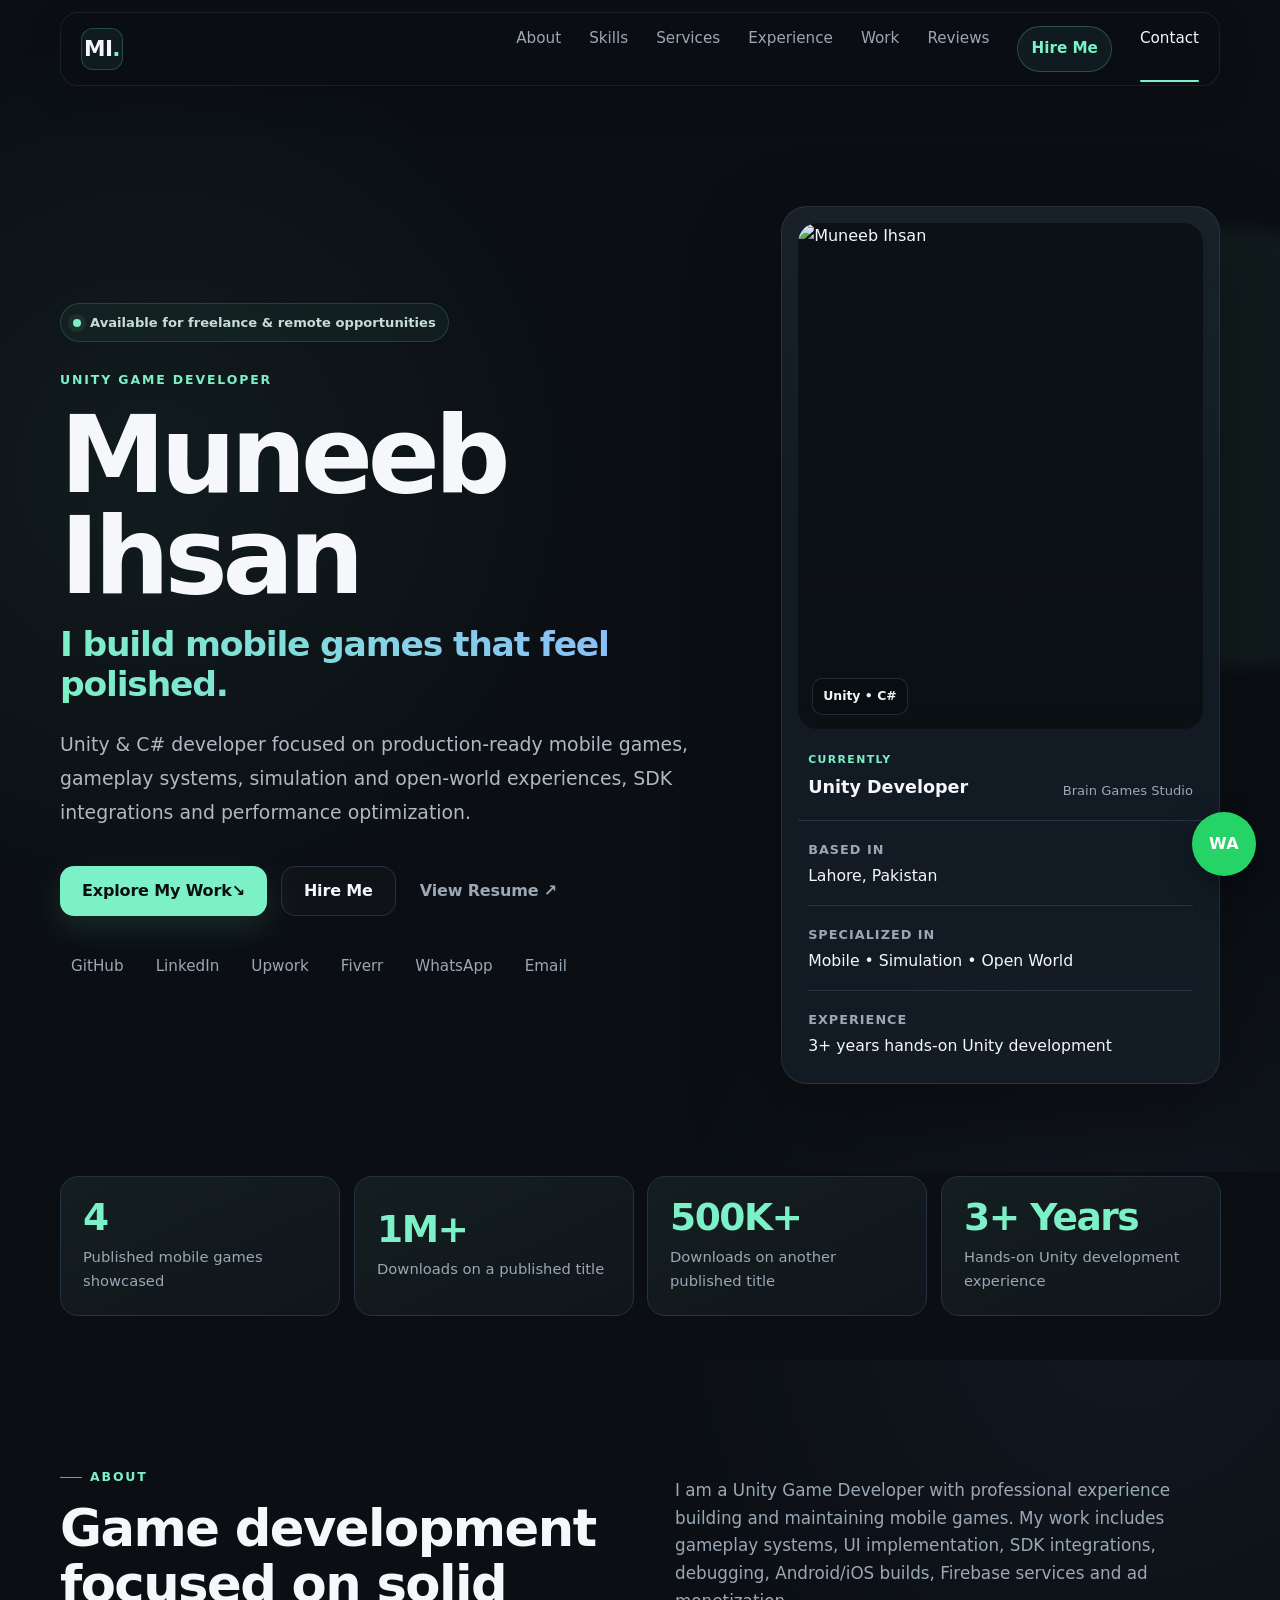
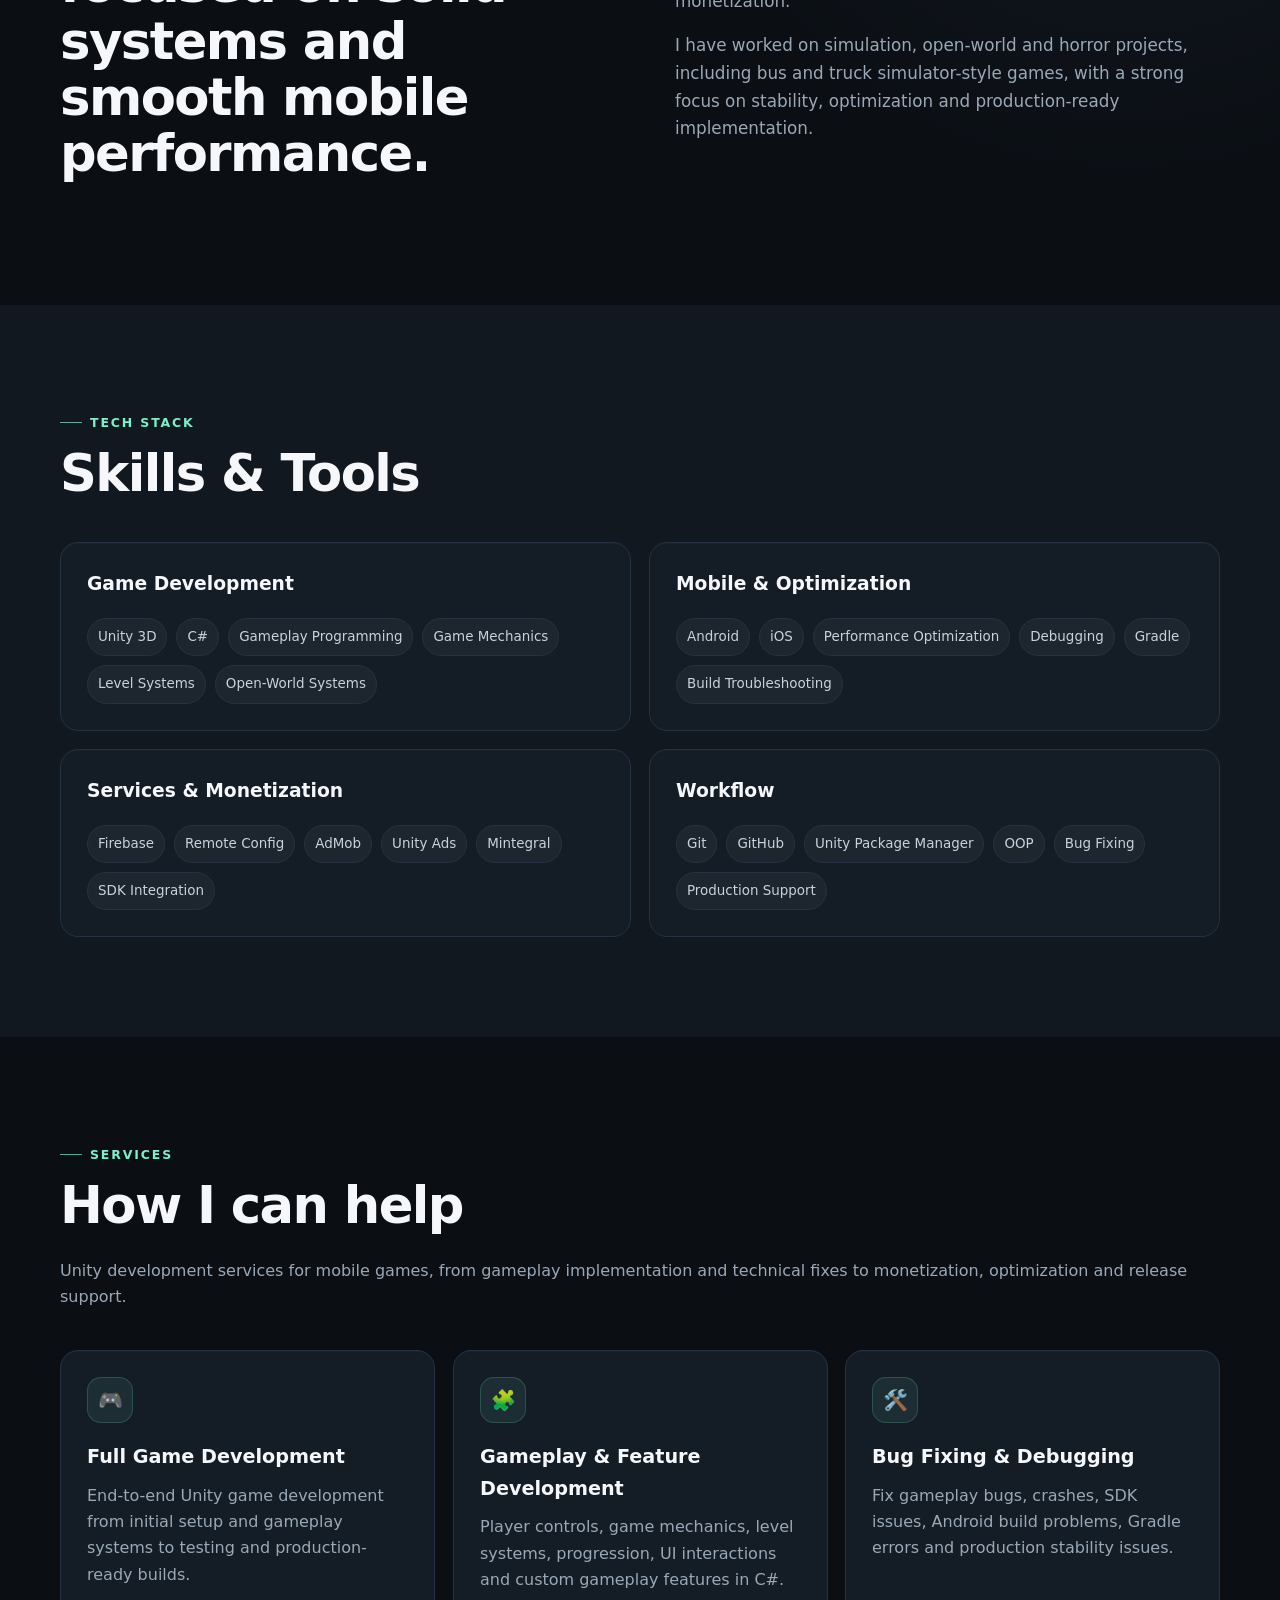
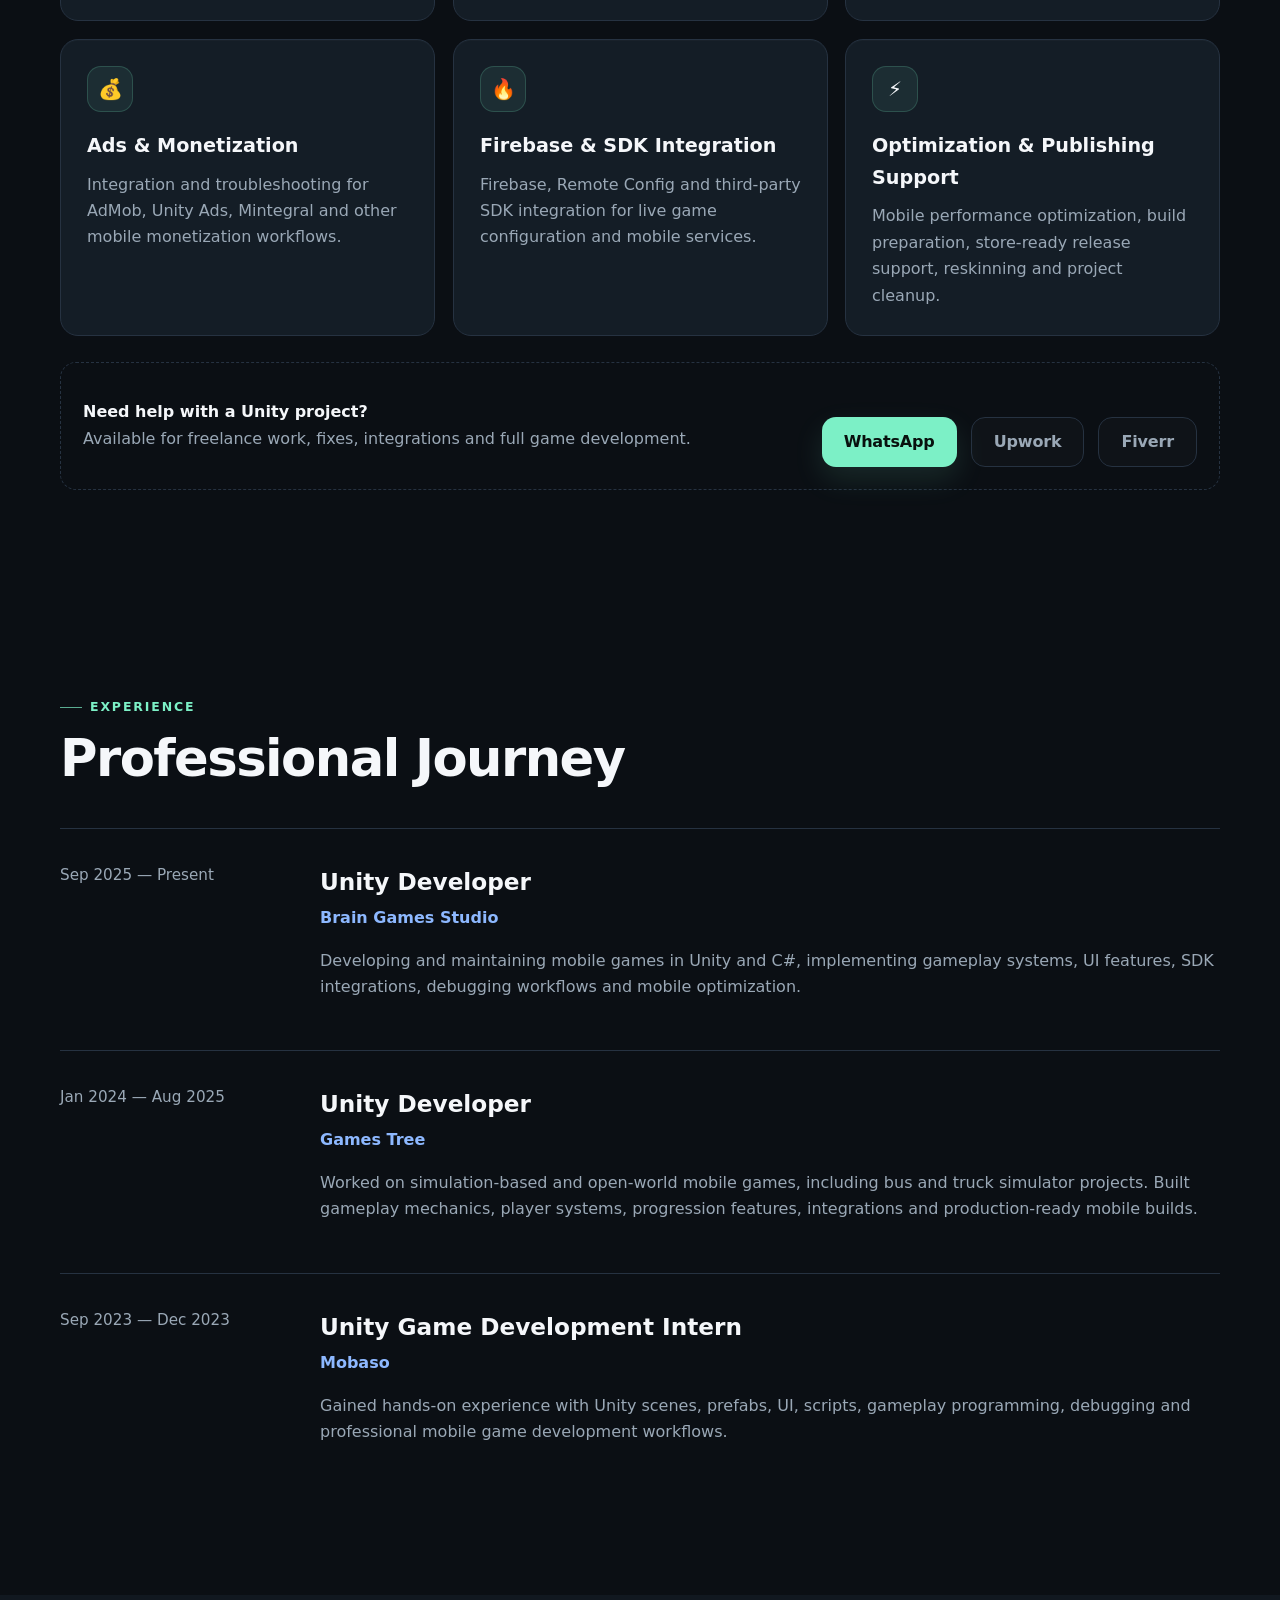
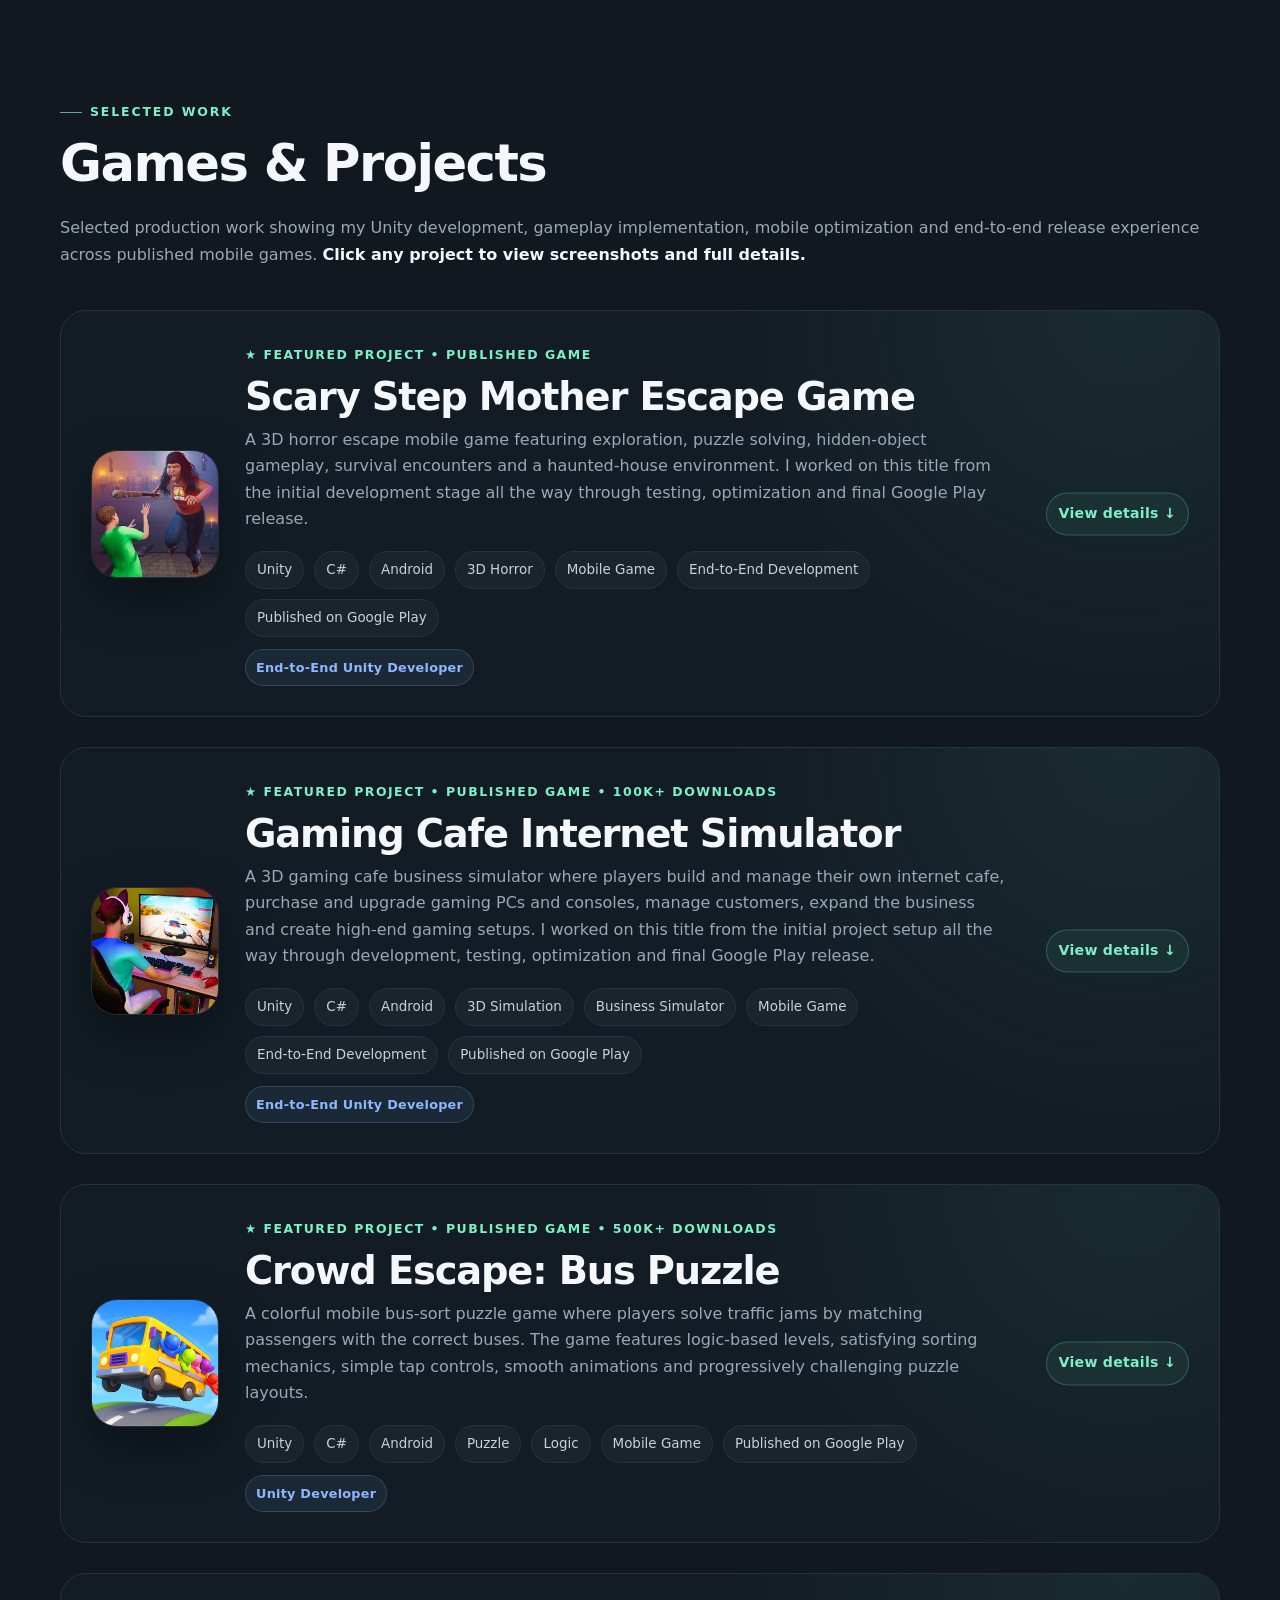
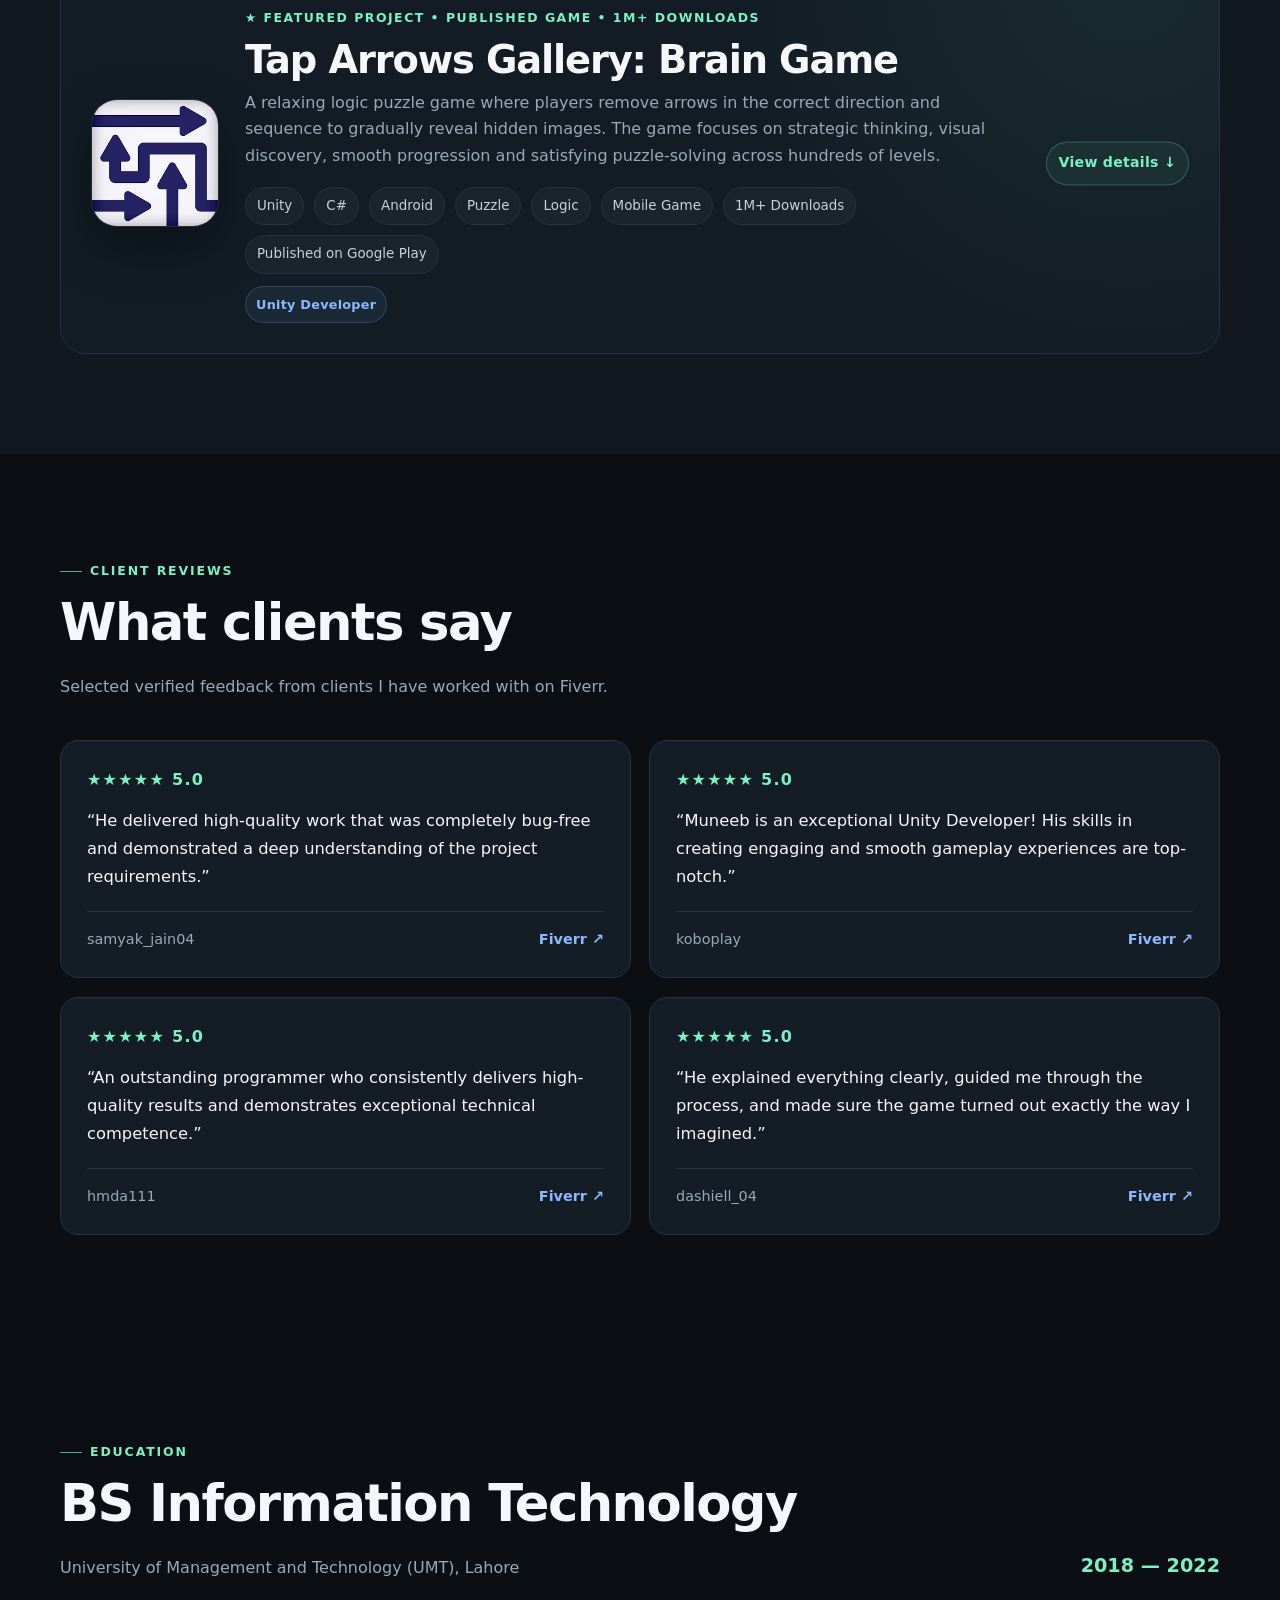
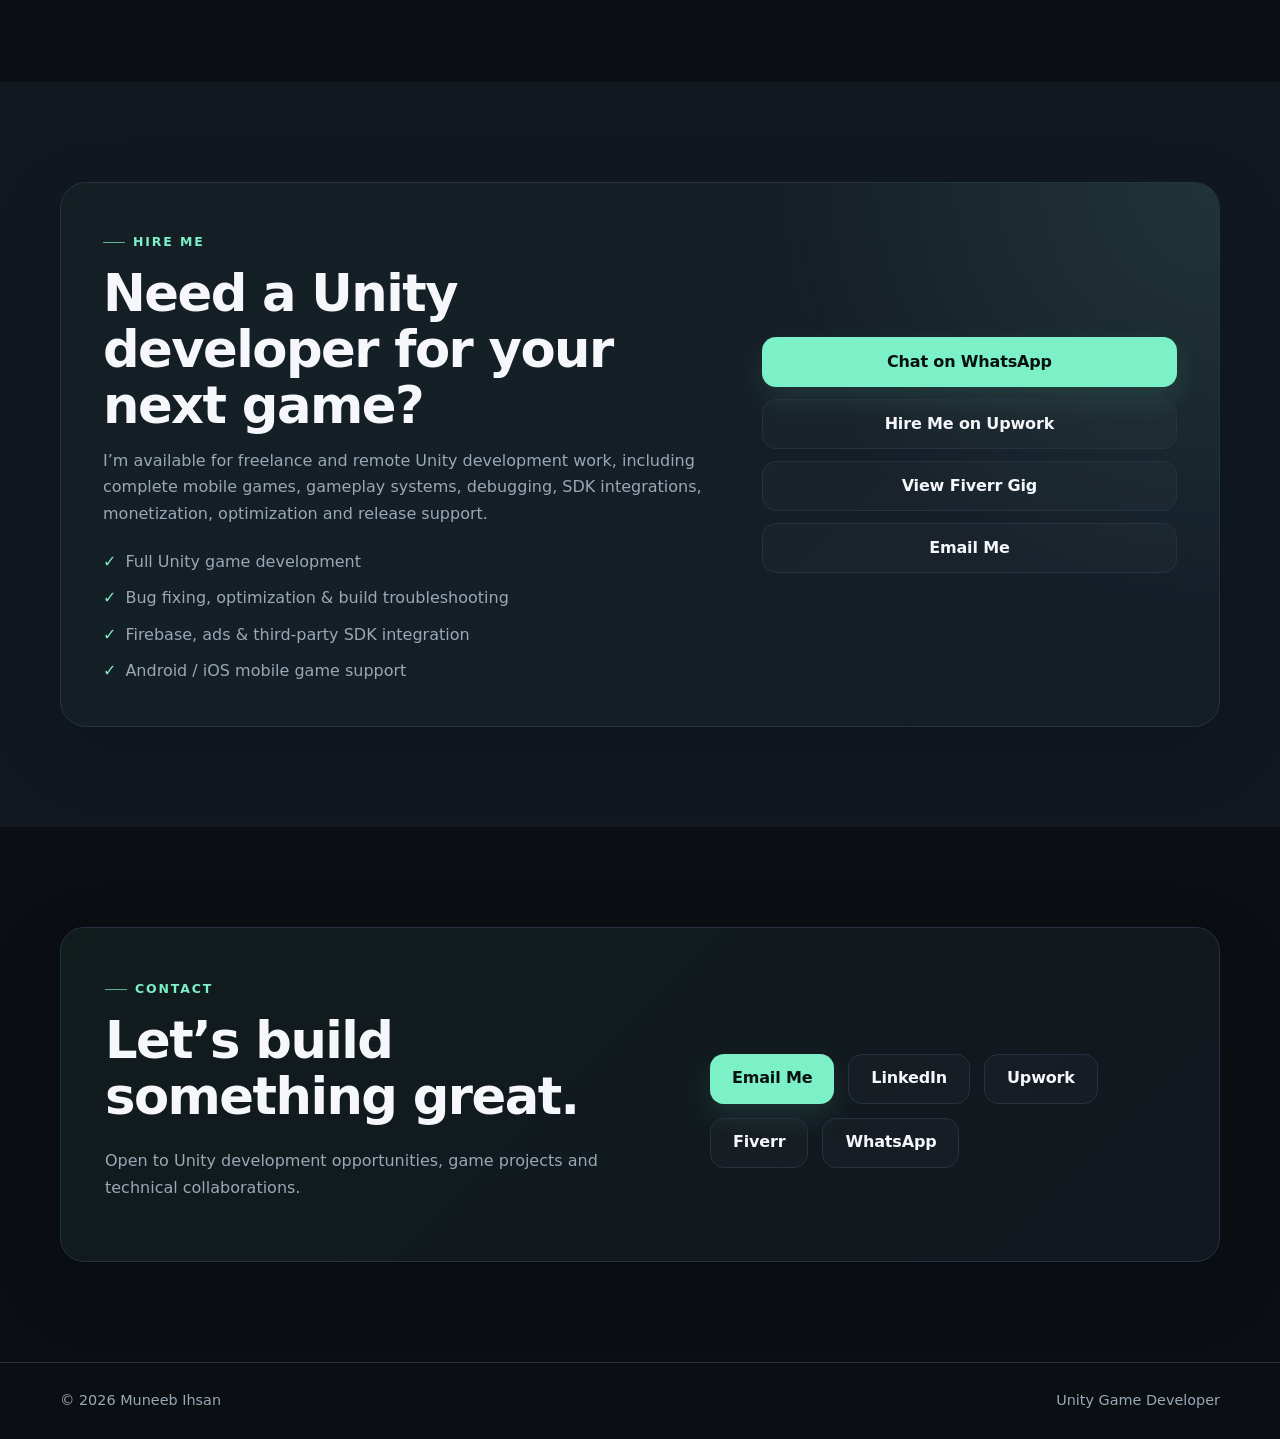
==== commit d7ffa2c0: "Fix hero portrait sharpness and loading" ====
--- a/index.html
+++ b/index.html
@@ -795,7 +795,7 @@
     .hero-photo-wrap {
       position: relative;
       overflow: hidden;
-      aspect-ratio: 1 / 1.08;
+      aspect-ratio: 4 / 5;
       border-radius: 20px;
       background: #0c1117;
     }
@@ -805,7 +805,7 @@
       height: 100%;
       display: block;
       object-fit: cover;
-      object-position: center top;
+      object-position: center 8%;
       transform: none;
       image-rendering: auto;
     }
@@ -1156,7 +1156,7 @@
           <div class="hero-photo-wrap">
             <img
               class="hero-photo"
-              src="assets/profile.jpg"
+              src="[data-uri][... ELLIPSIZATION ...]9H8yyB7rd/ESSw6NPZjbmu/9jND+4TIOLJ1esUOiKYb+ZADGnJ2geUgrGfq/bcv+G/8Ahq5bBAmrqu9GNy7c7bQW4oVhXUGhNRwfiAPXlLfTcqNegPfa/MZjPSPwAfMW7qmv6ubFfJ/qMuPVgiRSvouC80ekAyNyhpw9ZhrRz1jGXOJ7hLcjtmpuFiK9x+p979r/AAV/ExyOfxug8dcSmCVgwBZ1MeJliZaVBXKa3CXAKP2HE1v7mvVx7RspgbqDtbHsMFFjxcfTHwi7/QexUv4Q8xHNvviGxabgMq/P5jyJTZuIjcW3xF5FReIYWkXoS26ShqXZb4f536X9K/k3B2uOFLMh0tPNbFVxZBW5WF/J8RJnHQ3FSp3YoOtcRLRTJei1CItUmC2a8cRBpfAhm0wgCeC4UaK7FB6MParxdf2QwcXmswtSpxcsp4Za1EKJHWNwhFo21giUSkhrNOmSntGwQ8obs88wte10kqvX+bUf+C4lCqLTaGvykMjJ6vlnTNGRv8SiAObK7l/uJ3immU8zJDzZ9oIAut5L52ysq3tFAm+0CArRQlOKaMAx1mYT3RuCgWlDUEMXWKdyWwkHtLYP35QEoa6TCBs0RSMYae0ZpUN55gFBlxC7cOf7/nfsv7L+tR+1Mi1SNGGDqvGbCXdirknnKv8AXDaRG64ZktNRWSOLJZ93bIdODtCGggi6m8nxGjrHaC4qoC0kBWsEvIh2xAq4lZoqOzScwDsImMVEq8o7/frCr0YVGkq+sMn/ADV97DedSrltpWtm3KhdGInDqplegdZZLipdETTS5Q4lph5KSlMuYRMXA7CwCLdd4hWBqNrxK1wlfBLTUVvGZmOrgDiKmhgdsLkYlGB8lSgy0wUXgfiJSn3V9X7XUr+ZlKep4lJD00jbXWL6lDUXkqtC/XHGGqBTCYWmVzKAHxMZZ9AYfRAasxBzVxnFSu7JlavwwNSi8MKXFfqK7+l4m3CnZDbcpnyRKb6TADkirvf8T9t/Y/yVgSmlZLZ4vctdgAHAf7MMPAlQsAovzH7vES1uviBwjnUWtEpvvcOhDMkKgG07xDJzKpbySltCTGOI9/IajdvOoiqQoZNbPEOcVFt+p9L+1+2oP0fuPuIowsLmC1V9iHIAsnU1+CH7KuBtz+oA+SD9ROC/eDBGVLApjNXkm8UrQO3F3LOJABlzzKSUwznqBeIsgABt4/yMJ0Q4OOcQRevC/iLJOAtU9mXsOQeYTfJTGwJmyPb0g17Rro9n9f8ACfbf8SBIp1qpuoBfYkv2ZHofmGlBVK5g/kl5XjodYpPdZeg0RpRYS1X/ALxN8iNpze1hO+htlCOevs9oQ9K0WTzBx0Vm7lA5A81qJHqIl2cX4T0Y0AuUrq/3iIQp3CHhDhRD8ywJNAK+IHRGTkHxKzuR+p7wefDHSJyckBzWGClukX7L/hfuP4K+xQqBp8OGAkHSpQ3fpECSglGBVuFhaQDuj15WOD7XD7YxOQALxfAYRMFhZ5hgMoRoY56xsycGdsWgTJGAWV04hDVxIcx0RcO2u/Q7zo4rY+Lq/Qlom0KX1xAwVOHr88nzHdxLGBDUurVcuQMh5lbFWHiZHWvmWr9G4f8AFf3n1fqnF2q0fbcBZ7hL7Q2Oxumw5vziW+2n4UhR/uYw+jNpm5aF+dKt1ew4usqh1mn19SsL4ila3jiW6w3luQNvJXnUsDeIUrAOhAeueZjeRRSDgcOKZRbGUjQ5LUaxeiWCnJLoaaei9Fh8wgW4zZiYO1ooPK4P1u5ru0cK/QjKSWrfHSFdwtro8R0DDm6l+JkJjyr/AChJvxjrsm4ugbGkdv4j2Cgmmnfrv+C/[base64]/aOXZAaTvceqDoKX13CmS/LLitE9pXUgGIeR4liBTC1fm4iWw31MzNAOzHcJ5gRVI7xTDy8ksnBQjygckW/3O0Qrq3H73t9FnyfzP8Aw0lVG+kPzIaVGsaF4d8IY2w9+iXMb1Qmj1iKGHiMxddWFxou+8BynFwN185INy6zAF1faXiipYALqFc1iACOZWw9peAwQlmVDMWALe6U+bmQEQeAWxBr9xKHsH23Lj9l/W/wCO5cX6ArRuVLmdmZgUekNHugKgisV4IFQ/RAO9NaWXC9YN3D+OVYhBAVio6dovPN+3lxA5hbBzCu0MCxj0lHFOi8j+iUZUKS12DggLAUtNxw0GIyAnmvHqP7jZ1VcjbEzCkoCGYLboPzBdHEHjEpUD8Ie/QZWEHvL/AIHH8F/VvEdXB7wwf5HWcxurlnvSwpgoD16QRe56wV4NHbvKypYh4htEfPBR+oRDsgvUq4VwvERQtKFOzduKU6eswBqslPphlMOHeg7uPG/EMgRoUEfQhi2dChiXEZQngdhg9II+jNLg5Y21AqDLGkfmHTmVW5XRiNYe0zAG9ZzP0YjQRly/[base64]/[base64]/I2wi1KHEs98RELhCqi7VoXcz1LOkwVEWsDpIRCVhTKNBlXwSyjGTsj7A+VhaQS/SaXenXaYdiVUXoG5pDqZPtN8crVmoZ9Z2dSl1MhNOYmYIDxMk46jcs/UEv6Y+wy0ZWEioeuZZuN5vWWlRBLhxmajq4QDbW6GWu42xBYzUKp1lWAreSgYOS0AW6FZjBDRmtHoaerzNeVtdEfiKFYJdhL0GDVuoQWtib7x1U6Dx/5/3WZ2cmycUbTkpcDllmFghzHIOo2ami4vpNLq6SnBKSm8FwKKldZglYgcBmKGIvECxu+cTKoLZmWuscy1Uo+hf13P3pGY2RxJimidE3mGZa5dyrzKHj/cwYdQK2zJz1gCFahsnQlMKyjIcQHNWfQZ8sJ7BSBBoGZ6IfIQgepcati43OxnAqtEGKEAIavMrABVXU/wB/XSZ+8IcN7/AnCGEIdImKITldxrC/k/8AZVM8EqZMGnrMNsCs3cOV0xy0X5iUPQgWBaG+vSBolQZ1FRxkng19l7dU7rHWab+0NSpXSJqomZVGai0ajgeyFQF6lT9y5qukpIuwJhIwx6TJagdbvUDGCqCAiJEToMctod0gSFwC39waF93/AHAIFoCNwLwRWZIIa1LMEaS2T/cVo9Ljk2qtplfVi5iHiDNCWF5japMwalcx2Cxi2ltWPKTEstRsTOZxRHKG8X7RY3LIt2SgBl4JTtuYMRS5i19i5jza9BgjtcJiCXNzt1l5iOMwrkg2eB+I4ZQO8BHxMi+Za5dfsQyigSDKM3KaCCTl3+DiESb8zYreFwpAMleIAMRLWHmhUh8i/wCtSziVcKVLMUic9JQZEPQv2/Z6nRUrb31s6+JVEPGw6S4HsdHBKI1veZswpzLeiWFrEaMRy+kGx6wqcNQ7YhKtZgvLNoG9/VTC1aCV9wj55mYvQIOrKmUQYlb3OZzcpg45YCPaWG7g5OKmbKaWB+cqIcEW4ldYhvoIay+cY7CeDLSyBA6kPeXdsF6SsQabKGAbXwS2Suq9gewfVi8iCB9FzqB5c36w+ZeRl/U6wpIUEN1uPdFRqJbuoYce0qt3qU8qllyN+JirHiKrN5gaTeO/[base64]/E9MFQzCC+ID0x7K/uYy4swMyrt3wOGtPQ9plKhemIbHpELGdW4vSawOHWFDmt7HSZZgsQR3xMFgy8KkC88dYpcA5mLrZFYNvK+kXA6Zi3viMNECrZQnhOdfW+cbvLLAYqfqEHMP7S8dWGbik9JfaaGtMWYMxuqxUIgcg+ZgvllUYlGahOXD6qFFJI2ja+rbC3zOklXyHaVHVHuhMG1Q/[base64]/ShBO0VXNN1ldH+3pELzKiYiwx6nJlJ6A/uJ2UIKAY14cRPLA1cAu4I54jSwe0UoAWsRDWo+hChiaw9JWsTlbvMenafNFNdIhJQmmADREXIIPlhjoiW8QatDtKLoIb1XaOC+sW4mefpade/qU4mTeJi/BcbXc6Qbf3Edw48S93K6s0XsbgcIy6YuOxMU4E+SALCWBZPRv0icWkPKK+WVXiCXcD0S7U3UvqWvy6/UMu3tnMEgFAJgqohdVBvECrvU2xIkw5rXV4JVSkzFFveB5FkB5JS4vM23xD89CVWoXjtL22iOno2ekC2wfNyht9ILS217xLJwTb6U9GEKxhpaZZZ6xXMZBi5rOIVxuW+kMG5TPaLjXrEVXWXq94mb3HhEjyQ/MMAeYw1O8hdEdvmJADuFMmPKBSlwmr3LhWZWzVGB8V985VEbqYmUvPM53iNT7ymV91Ta6sMtV23OdeJQ5iLuYYb7yld4Sx0Rtv4lhGnWKsbcHmADoVBAt94MuY16zKVqDa3HteYkavn6J1X+Ia5Rsx0SNb4xFTnmDRcHHeGWo5vmFVGhuUKcXC8YjX/AJAB01MjftBKsmNdgILhma1BdkxHU9VoVwZ/[base64]/L2fmbGK3dr8Qjl8RqpWGZU5jBeUxaEeHdE9V+CLEDMPicq4l2i1wHVi2q1twKzvOoQW3feBd9OZwGZalHMoxeJW6u4W4w7SqZFNS87x63C2OUZYMxHDhhtfSIdc8yixmG5i3Fbi+07+g+YCBxiK4saEBu1cqhVJcGqxBW4bhl/sRe0eFxyrdkCFtkW11mSJf7lR2rMDkXyEl/[base64]/cW95il6guqsX1Y95jibQvFOpsJc9KJZviLGoEu28MW+I1ipdeZpVvELwpAlyGmx4Y78EAmBfWWHc71QK3eItwK9Y61mayT5YTctvHBN75IhzcLPLBbmYDbC19ootuMRFZ1LAR7yg28BYiOLJpXMySpjg7wl1DqE2uKgHBCg5miL4lrLXKERf/ALHJx/4UUswnqSuUPSP05iOrCr1zMErmceYxLOnSNFPTMRBtblpSIj2ip6wS9R23WJj5mXWHeblwBdr5rlgmLfClkyXxB8VndCL0AnJpT7sXM18f+pXNo9qJblvXVRBwnnMovYAIvGXpuYOE2TdHflmlkVFRcynBEvsl1ywpzGWAxF5gPWjB9E7YgR9EWswglr5Cn0i/OZZg4nGJUDMymDkwwKJiekbI0zqnoipo1FRFYKnTPvHeIDcPtCdpV+Ri2YDVhUtOYhpZaU3lxEb/AFG7oi5xLjxmMebuYGO4/[base64]/E7lwYI8vMXSIjIKohYE2zcoC7L7RKPblBGVl3Kq+WDGsRL011il24jvl7xa8ajmKb2dYrpJsi4i1LmUE+bEoI0yhncWSIzCCjmK3iDZhoYlccRN4hvCIxS/RdgpFbDsxuVSaZYDNQ/cHHpOI6i3jiK/DDOxcNY6yzhzFw6lm+gqNi6gXWCNHgwdY5y5tYWEG1RXTUV2zLJ6e0b8xfMsEjsb1dTAs1qONxeswJdsVTLM+ZLDOY2YxHrOpV4ib6wkY07zAW8ynHQlriXV7msIOuNCBFucpROTKOsTbJLzuGEvrO8cmIAkxkJn8panaCw6xoHlKFLZ70INae7OqjB0glUf/AGYixjbxOM84nujxHOJgZeWKOLzFDcWLiMVRwSKxm6cwQxCNpEt3DpazAtZ28SyPeH0CkRkzjI2zEmj5lHvxZXeFkpBE7RwdokbETZmDpzTmZCWU6Mug5ahDxB5mpeAfuY+xNMExUcU1/wCx/wB3iqKjVRHhiol5yUQyXz+Wd6jVxqOMRa+g46TsjrsiHPzBfaD7INVqOQ7TiY9RqlQtUTsRZgFjWqUGVswCOo0R0TqJHcugl2w6wcxo13nNRDURo5skBXYYqkd+IsyllkK1GbmoQihxDYsbYfEXo4GKh8xQXVyuioufMQzjUGsXD8RpHc0To8fQ7inw0WrdGYHWZI/7UJX0DW64jkzGqCpQOpQdDP/Z"
               alt="Muneeb Ihsan"
               fetchpriority="high"
             />
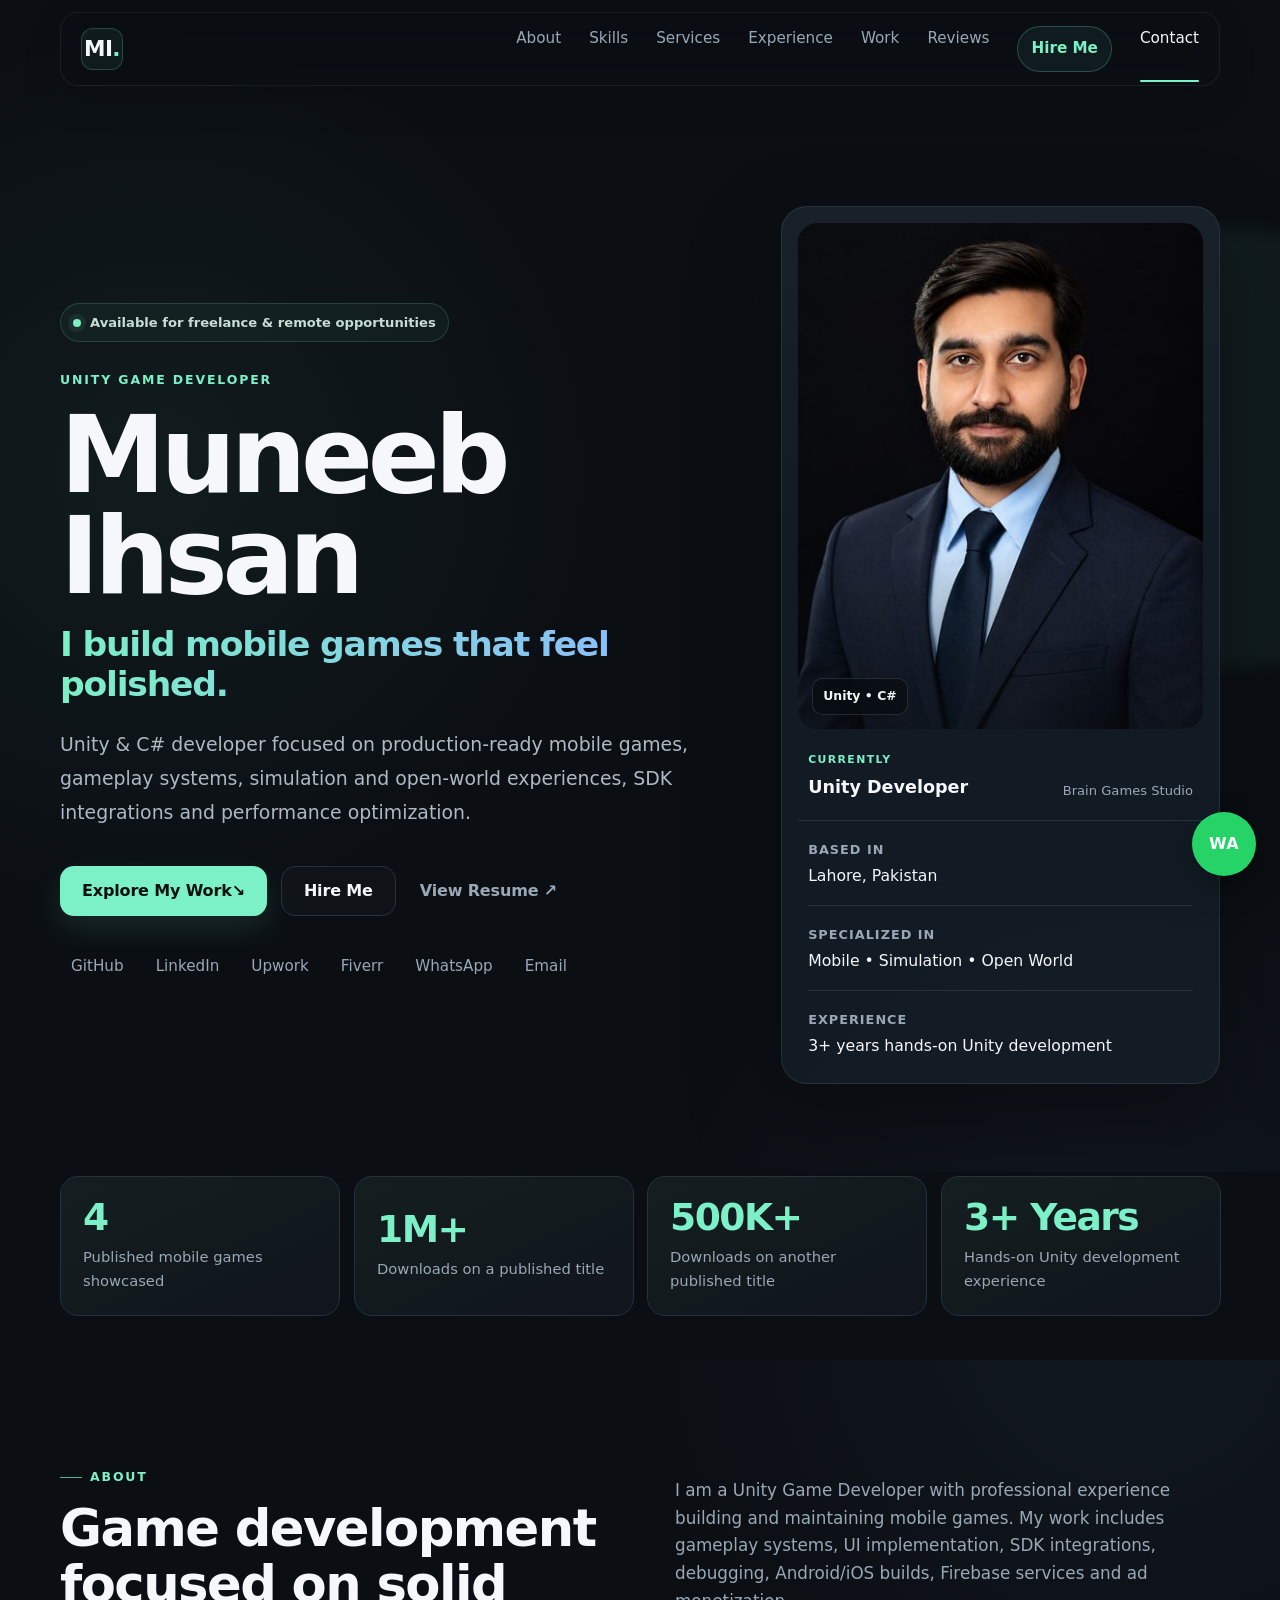
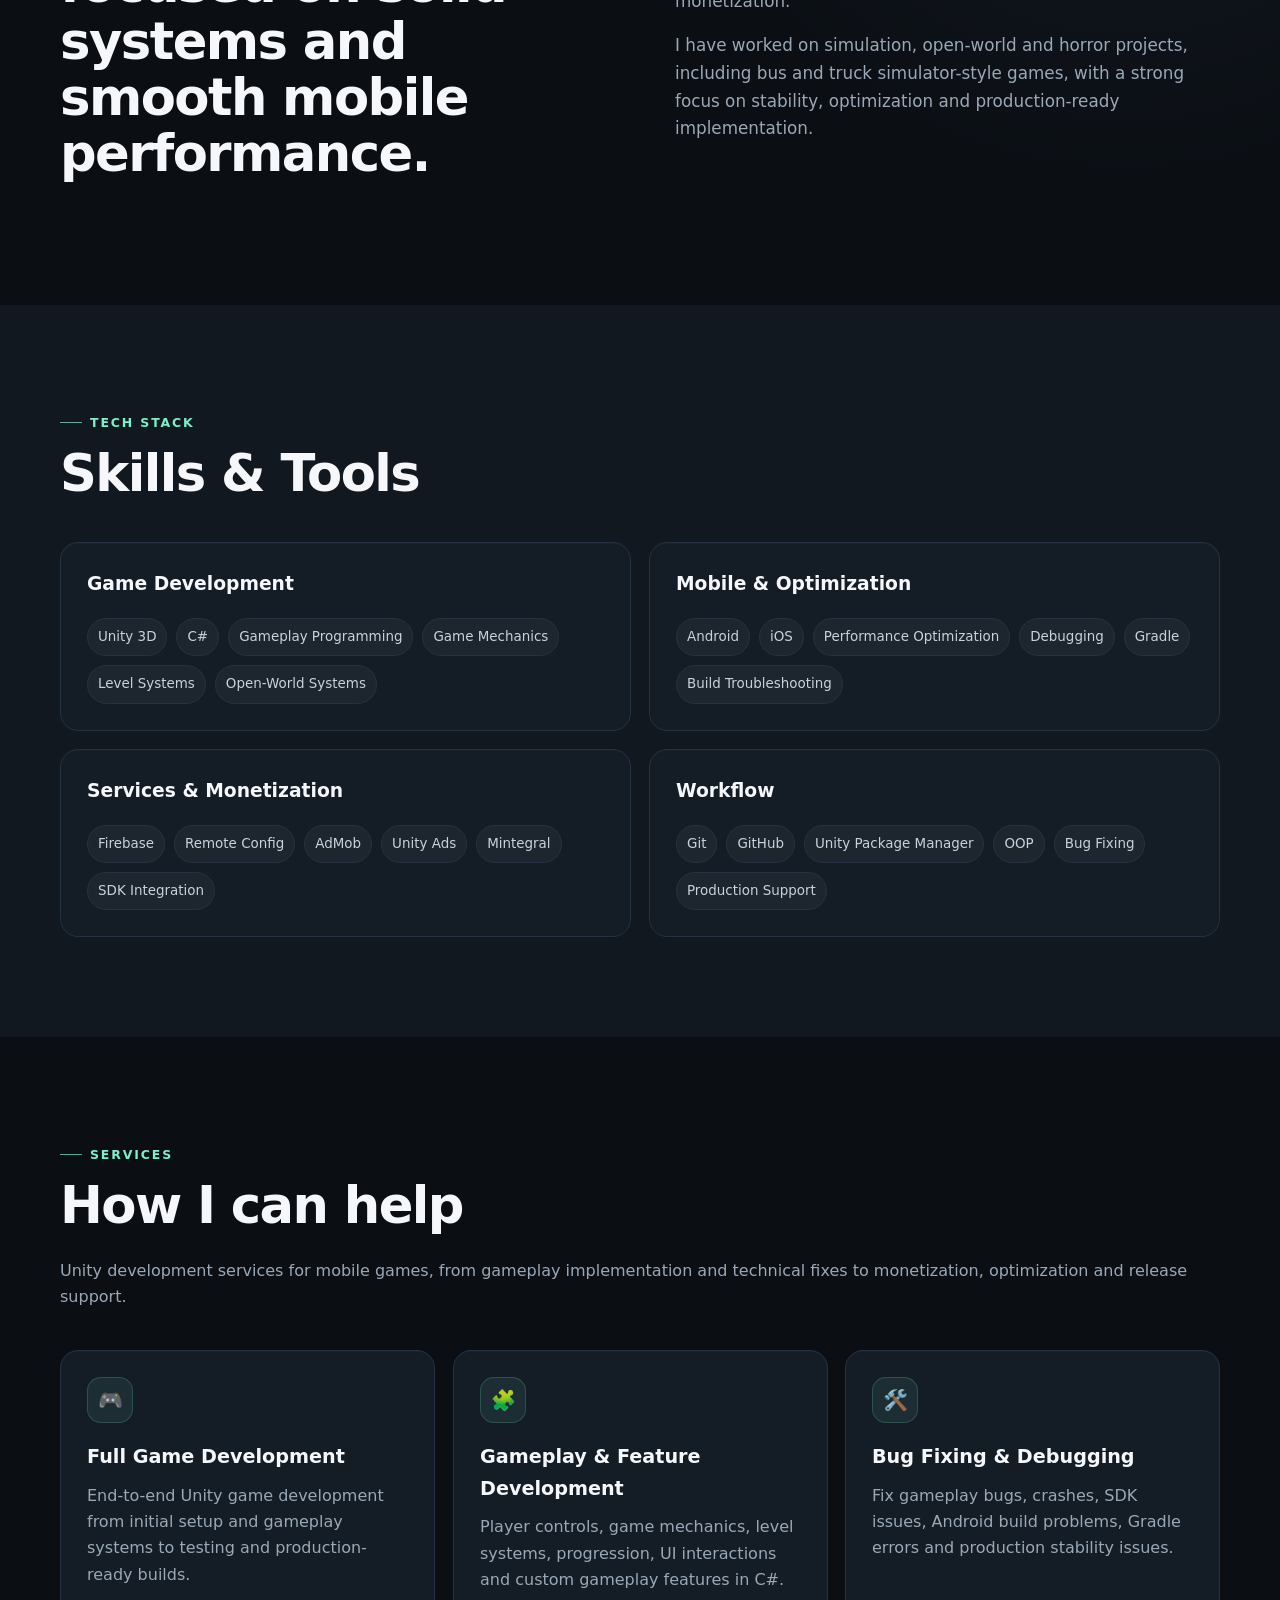
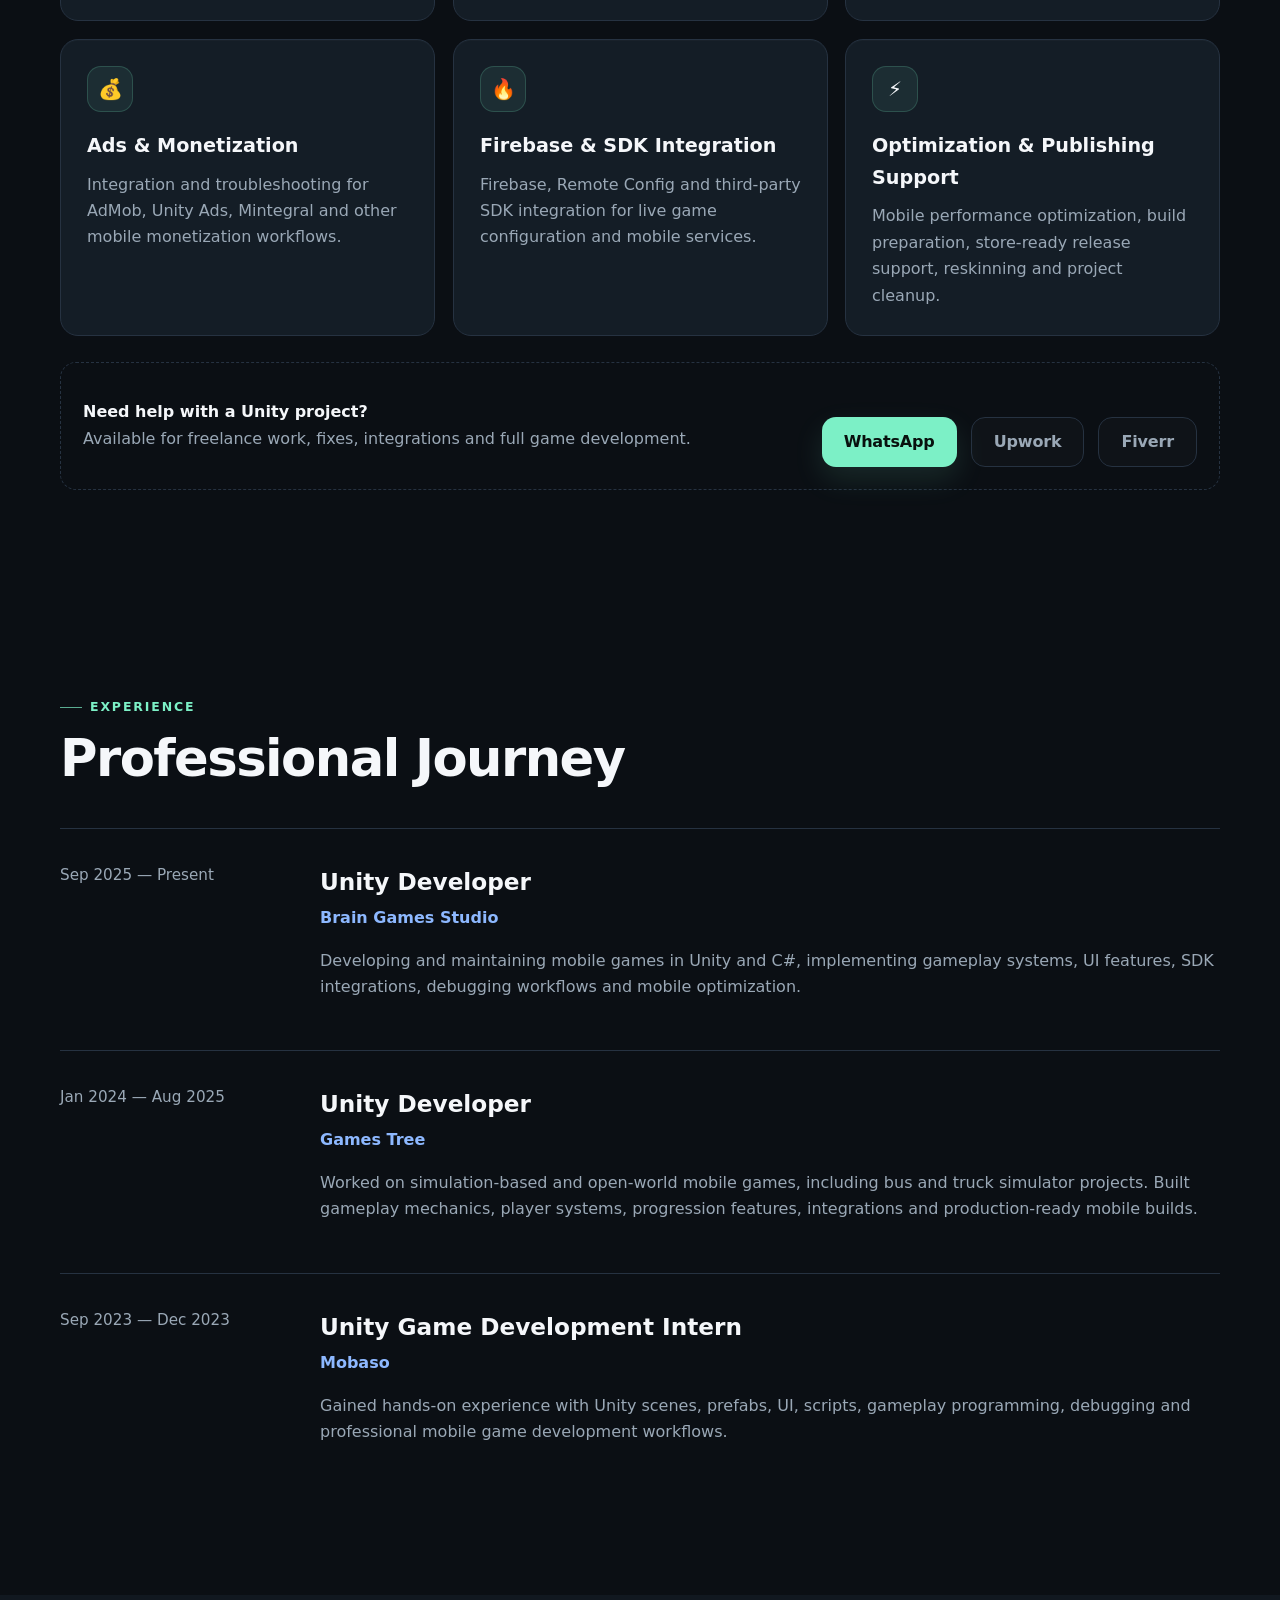
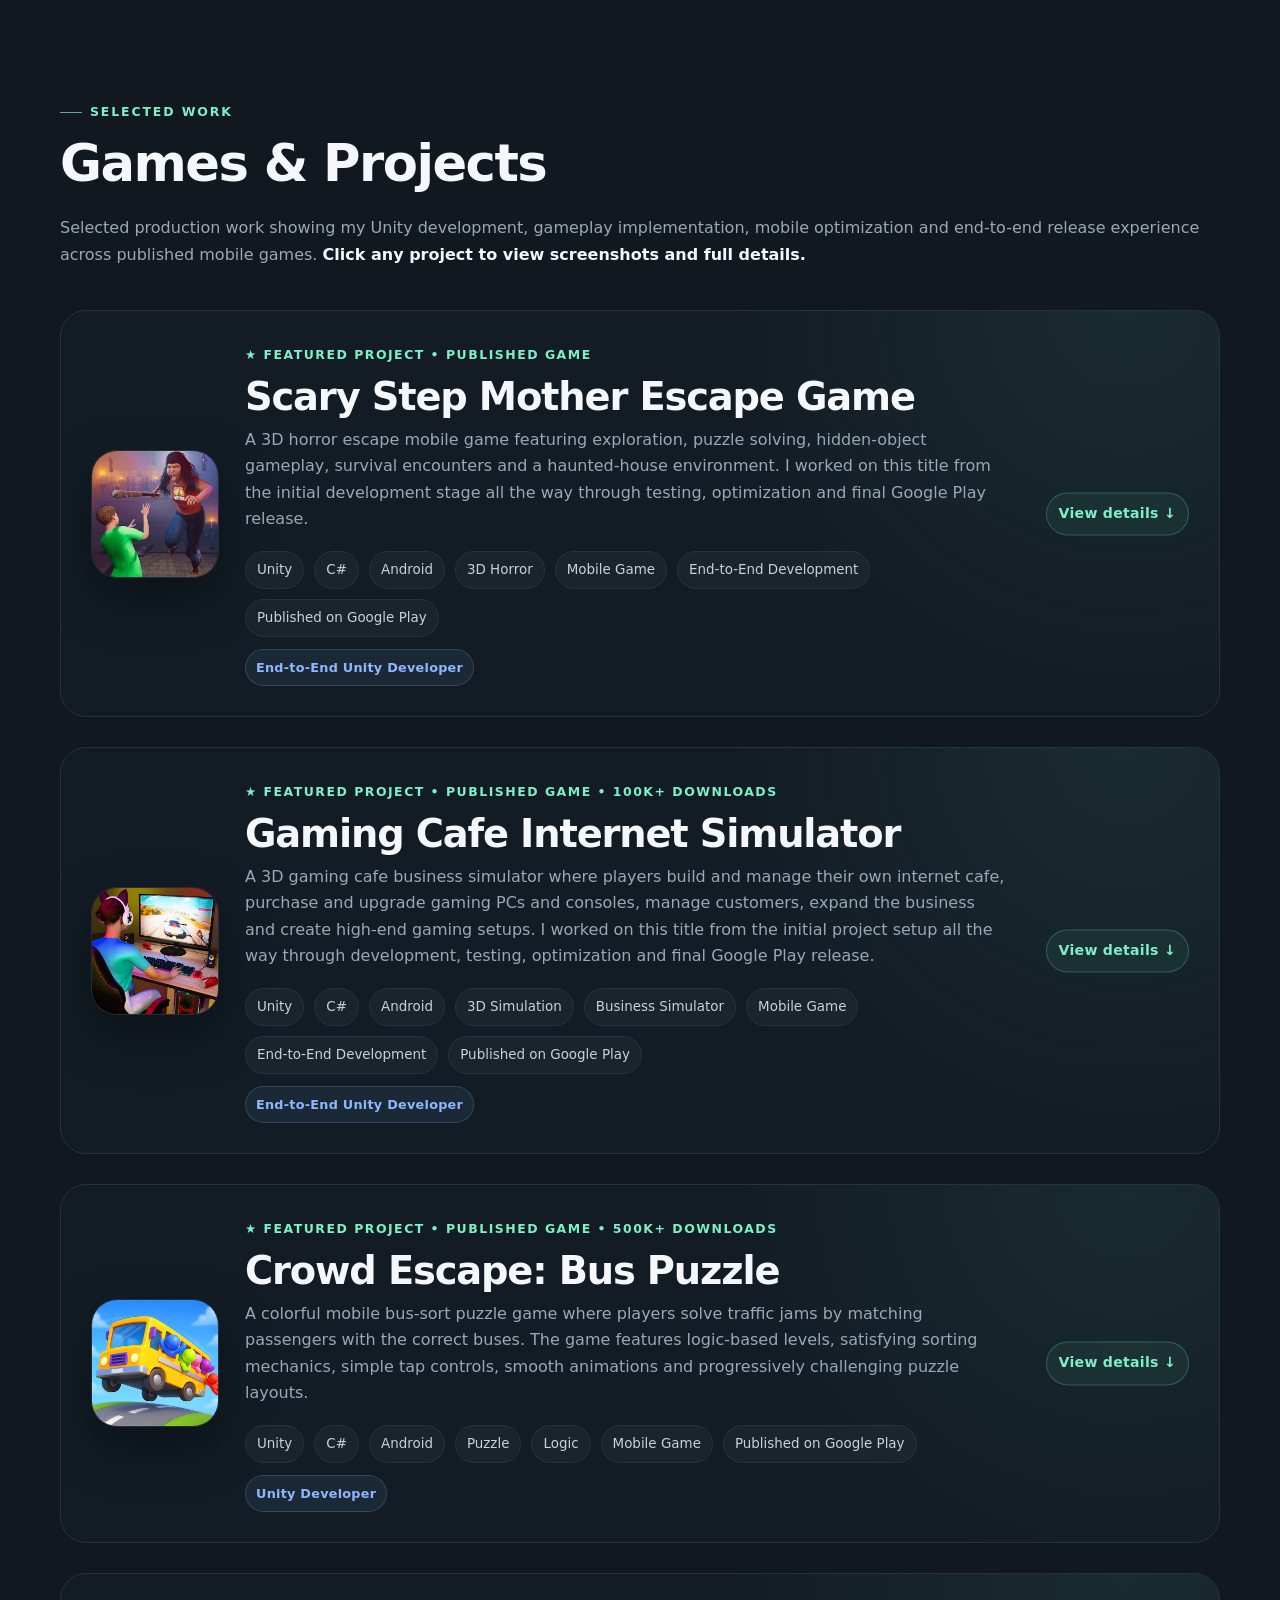
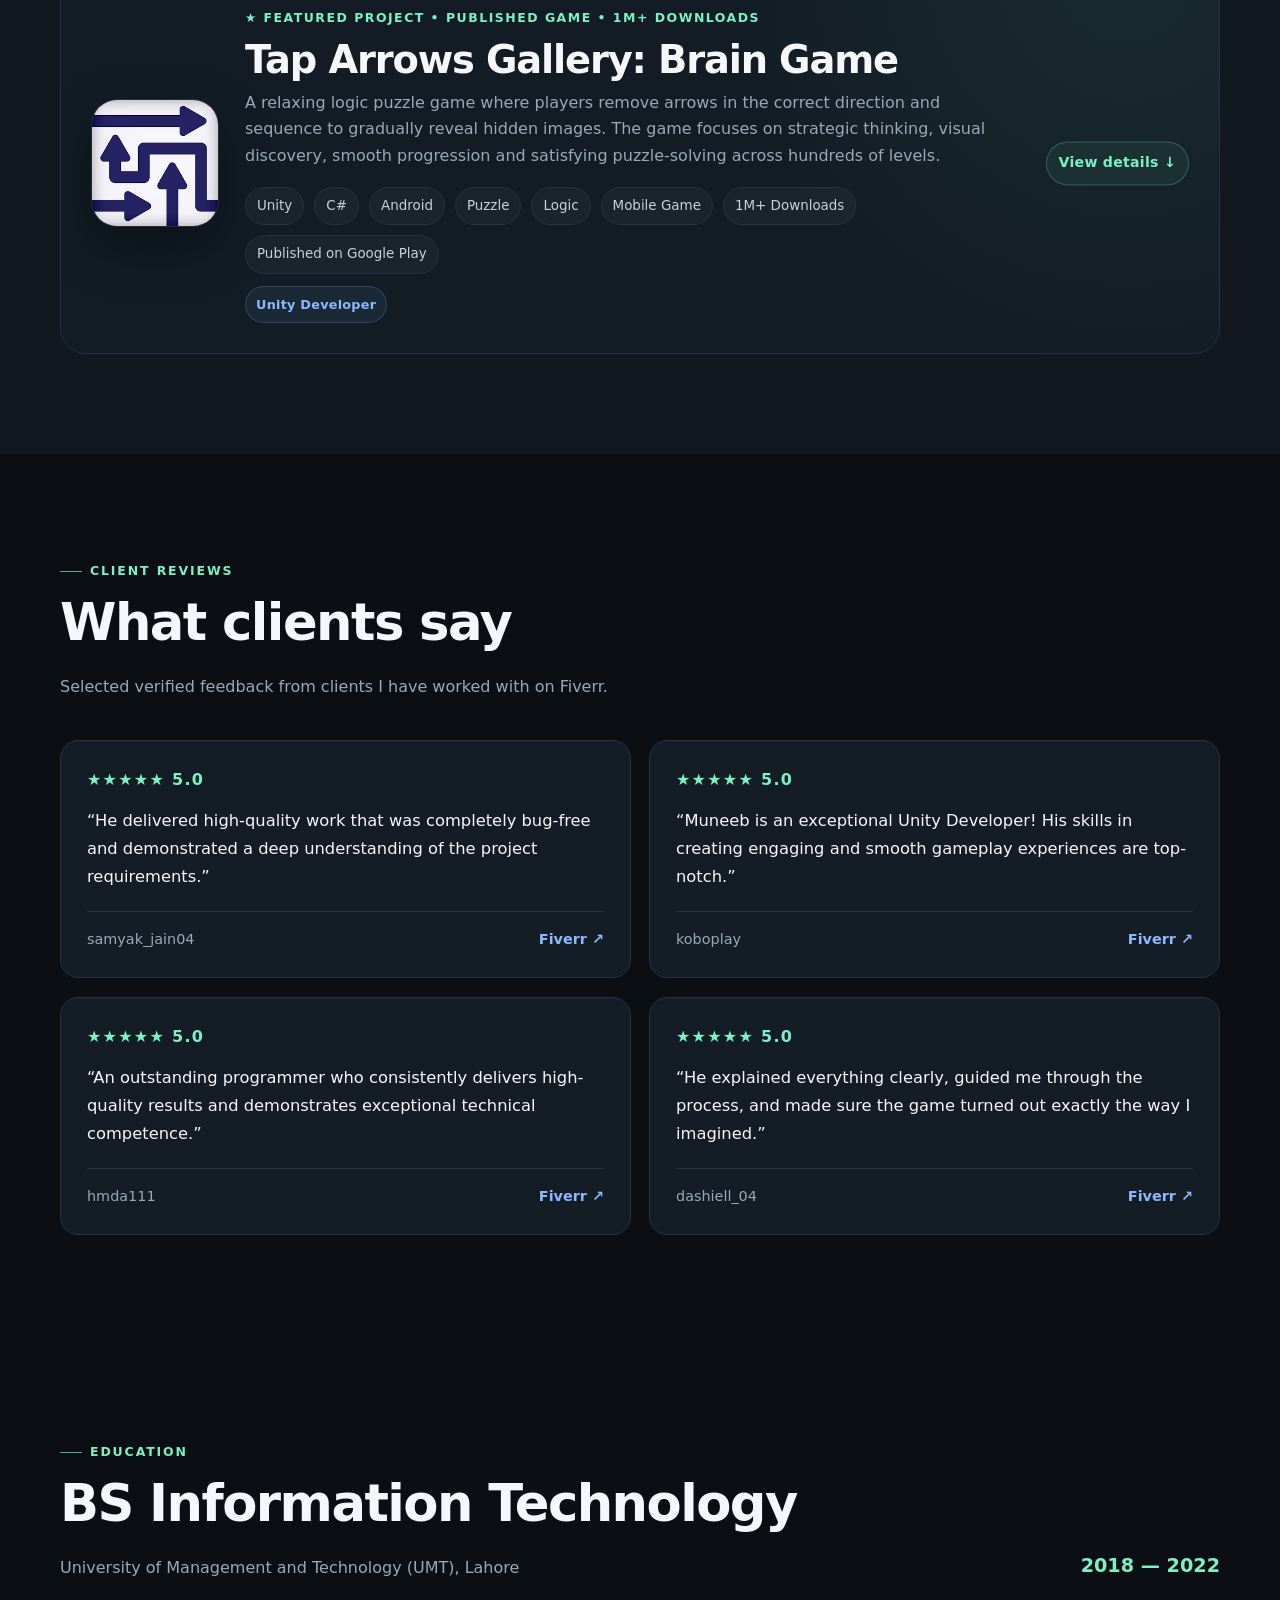
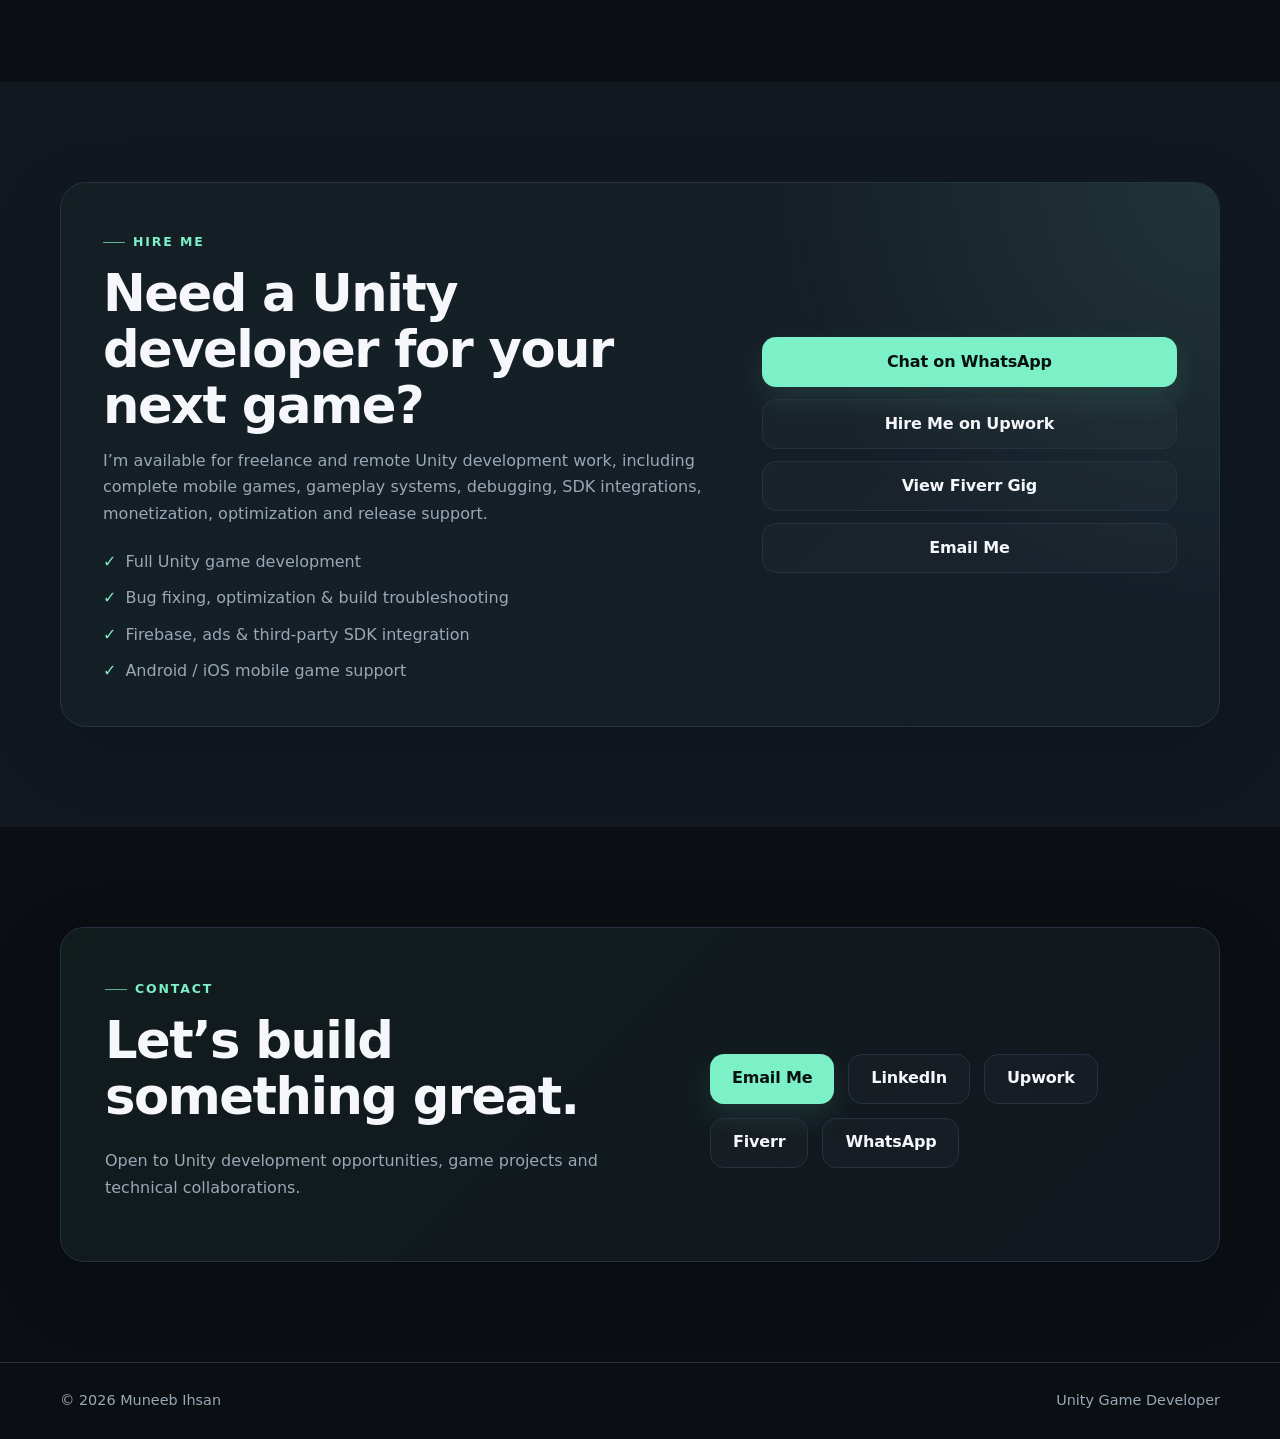
==== commit a72090dc: "Fix profile hero image asset" ====
--- a/index.html
+++ b/index.html
@@ -17,7 +17,7 @@
   <meta property="og:url" content="https://muneebihsan.github.io/" />
   <meta property="og:title" content="Muneeb Ihsan | Unity Game Developer" />
   <meta property="og:description" content="Unity Game Developer focused on mobile games, simulation, open-world systems, gameplay programming, SDK integrations and optimization." />
-  <meta property="og:image" content="https://muneebihsan.github.io/assets/profile.jpg" />
+  <meta property="og:image" content="https://muneebihsan.github.io/assets/profile-hero.jpg" />
   <meta property="og:image:alt" content="Muneeb Ihsan - Unity Game Developer" />
   <meta property="og:site_name" content="Muneeb Ihsan Portfolio" />
 
@@ -25,7 +25,7 @@
   <meta name="twitter:card" content="summary_large_image" />
   <meta name="twitter:title" content="Muneeb Ihsan | Unity Game Developer" />
   <meta name="twitter:description" content="Unity Game Developer focused on mobile games, simulation, open-world systems, gameplay programming and production releases." />
-  <meta name="twitter:image" content="https://muneebihsan.github.io/assets/profile.jpg" />
+  <meta name="twitter:image" content="https://muneebihsan.github.io/assets/profile-hero.jpg" />
 
   <title>Muneeb Ihsan | Unity Game Developer Portfolio</title>
 
@@ -1040,7 +1040,7 @@
     "@type": "Person",
     "name": "Muneeb Ihsan",
     "url": "https://muneebihsan.github.io/",
-    "image": "https://muneebihsan.github.io/assets/profile.jpg",
+    "image": "https://muneebihsan.github.io/assets/profile-hero.jpg",
     "jobTitle": "Unity Game Developer",
     "email": "mailto:muneebihsan0506@gmail.com",
     "address": {
@@ -1156,7 +1156,7 @@
           <div class="hero-photo-wrap">
             <img
               class="hero-photo"
-              src="[data-uri][... ELLIPSIZATION ...]9H8yyB7rd/ESSw6NPZjbmu/9jND+4TIOLJ1esUOiKYb+ZADGnJ2geUgrGfq/bcv+G/8Ahq5bBAmrqu9GNy7c7bQW4oVhXUGhNRwfiAPXlLfTcqNegPfa/MZjPSPwAfMW7qmv6ubFfJ/qMuPVgiRSvouC80ekAyNyhpw9ZhrRz1jGXOJ7hLcjtmpuFiK9x+p979r/AAV/ExyOfxug8dcSmCVgwBZ1MeJliZaVBXKa3CXAKP2HE1v7mvVx7RspgbqDtbHsMFFjxcfTHwi7/QexUv4Q8xHNvviGxabgMq/P5jyJTZuIjcW3xF5FReIYWkXoS26ShqXZb4f536X9K/k3B2uOFLMh0tPNbFVxZBW5WF/J8RJnHQ3FSp3YoOtcRLRTJei1CItUmC2a8cRBpfAhm0wgCeC4UaK7FB6MParxdf2QwcXmswtSpxcsp4Za1EKJHWNwhFo21giUSkhrNOmSntGwQ8obs88wte10kqvX+bUf+C4lCqLTaGvykMjJ6vlnTNGRv8SiAObK7l/uJ3immU8zJDzZ9oIAut5L52ysq3tFAm+0CArRQlOKaMAx1mYT3RuCgWlDUEMXWKdyWwkHtLYP35QEoa6TCBs0RSMYae0ZpUN55gFBlxC7cOf7/nfsv7L+tR+1Mi1SNGGDqvGbCXdirknnKv8AXDaRG64ZktNRWSOLJZ93bIdODtCGggi6m8nxGjrHaC4qoC0kBWsEvIh2xAq4lZoqOzScwDsImMVEq8o7/frCr0YVGkq+sMn/ADV97DedSrltpWtm3KhdGInDqplegdZZLipdETTS5Q4lph5KSlMuYRMXA7CwCLdd4hWBqNrxK1wlfBLTUVvGZmOrgDiKmhgdsLkYlGB8lSgy0wUXgfiJSn3V9X7XUr+ZlKep4lJD00jbXWL6lDUXkqtC/XHGGqBTCYWmVzKAHxMZZ9AYfRAasxBzVxnFSu7JlavwwNSi8MKXFfqK7+l4m3CnZDbcpnyRKb6TADkirvf8T9t/Y/yVgSmlZLZ4vctdgAHAf7MMPAlQsAovzH7vES1uviBwjnUWtEpvvcOhDMkKgG07xDJzKpbySltCTGOI9/IajdvOoiqQoZNbPEOcVFt+p9L+1+2oP0fuPuIowsLmC1V9iHIAsnU1+CH7KuBtz+oA+SD9ROC/eDBGVLApjNXkm8UrQO3F3LOJABlzzKSUwznqBeIsgABt4/yMJ0Q4OOcQRevC/iLJOAtU9mXsOQeYTfJTGwJmyPb0g17Rro9n9f8ACfbf8SBIp1qpuoBfYkv2ZHofmGlBVK5g/kl5XjodYpPdZeg0RpRYS1X/ALxN8iNpze1hO+htlCOevs9oQ9K0WTzBx0Vm7lA5A81qJHqIl2cX4T0Y0AuUrq/3iIQp3CHhDhRD8ywJNAK+IHRGTkHxKzuR+p7wefDHSJyckBzWGClukX7L/hfuP4K+xQqBp8OGAkHSpQ3fpECSglGBVuFhaQDuj15WOD7XD7YxOQALxfAYRMFhZ5hgMoRoY56xsycGdsWgTJGAWV04hDVxIcx0RcO2u/Q7zo4rY+Lq/Qlom0KX1xAwVOHr88nzHdxLGBDUurVcuQMh5lbFWHiZHWvmWr9G4f8AFf3n1fqnF2q0fbcBZ7hL7Q2Oxumw5vziW+2n4UhR/uYw+jNpm5aF+dKt1ew4usqh1mn19SsL4ila3jiW6w3luQNvJXnUsDeIUrAOhAeueZjeRRSDgcOKZRbGUjQ5LUaxeiWCnJLoaaei9Fh8wgW4zZiYO1ooPK4P1u5ru0cK/QjKSWrfHSFdwtro8R0DDm6l+JkJjyr/AChJvxjrsm4ugbGkdv4j2Cgmmnfrv+C/[base64]/aOXZAaTvceqDoKX13CmS/LLitE9pXUgGIeR4liBTC1fm4iWw31MzNAOzHcJ5gRVI7xTDy8ksnBQjygckW/3O0Qrq3H73t9FnyfzP8Aw0lVG+kPzIaVGsaF4d8IY2w9+iXMb1Qmj1iKGHiMxddWFxou+8BynFwN185INy6zAF1faXiipYALqFc1iACOZWw9peAwQlmVDMWALe6U+bmQEQeAWxBr9xKHsH23Lj9l/W/wCO5cX6ArRuVLmdmZgUekNHugKgisV4IFQ/RAO9NaWXC9YN3D+OVYhBAVio6dovPN+3lxA5hbBzCu0MCxj0lHFOi8j+iUZUKS12DggLAUtNxw0GIyAnmvHqP7jZ1VcjbEzCkoCGYLboPzBdHEHjEpUD8Ie/QZWEHvL/AIHH8F/VvEdXB7wwf5HWcxurlnvSwpgoD16QRe56wV4NHbvKypYh4htEfPBR+oRDsgvUq4VwvERQtKFOzduKU6eswBqslPphlMOHeg7uPG/EMgRoUEfQhi2dChiXEZQngdhg9II+jNLg5Y21AqDLGkfmHTmVW5XRiNYe0zAG9ZzP0YjQRly/[base64]/[base64]/I2wi1KHEs98RELhCqi7VoXcz1LOkwVEWsDpIRCVhTKNBlXwSyjGTsj7A+VhaQS/SaXenXaYdiVUXoG5pDqZPtN8crVmoZ9Z2dSl1MhNOYmYIDxMk46jcs/UEv6Y+wy0ZWEioeuZZuN5vWWlRBLhxmajq4QDbW6GWu42xBYzUKp1lWAreSgYOS0AW6FZjBDRmtHoaerzNeVtdEfiKFYJdhL0GDVuoQWtib7x1U6Dx/5/3WZ2cmycUbTkpcDllmFghzHIOo2ami4vpNLq6SnBKSm8FwKKldZglYgcBmKGIvECxu+cTKoLZmWuscy1Uo+hf13P3pGY2RxJimidE3mGZa5dyrzKHj/cwYdQK2zJz1gCFahsnQlMKyjIcQHNWfQZ8sJ7BSBBoGZ6IfIQgepcati43OxnAqtEGKEAIavMrABVXU/wB/XSZ+8IcN7/AnCGEIdImKITldxrC/k/8AZVM8EqZMGnrMNsCs3cOV0xy0X5iUPQgWBaG+vSBolQZ1FRxkng19l7dU7rHWab+0NSpXSJqomZVGai0ajgeyFQF6lT9y5qukpIuwJhIwx6TJagdbvUDGCqCAiJEToMctod0gSFwC39waF93/AHAIFoCNwLwRWZIIa1LMEaS2T/cVo9Ljk2qtplfVi5iHiDNCWF5japMwalcx2Cxi2ltWPKTEstRsTOZxRHKG8X7RY3LIt2SgBl4JTtuYMRS5i19i5jza9BgjtcJiCXNzt1l5iOMwrkg2eB+I4ZQO8BHxMi+Za5dfsQyigSDKM3KaCCTl3+DiESb8zYreFwpAMleIAMRLWHmhUh8i/wCtSziVcKVLMUic9JQZEPQv2/Z6nRUrb31s6+JVEPGw6S4HsdHBKI1veZswpzLeiWFrEaMRy+kGx6wqcNQ7YhKtZgvLNoG9/VTC1aCV9wj55mYvQIOrKmUQYlb3OZzcpg45YCPaWG7g5OKmbKaWB+cqIcEW4ldYhvoIay+cY7CeDLSyBA6kPeXdsF6SsQabKGAbXwS2Suq9gewfVi8iCB9FzqB5c36w+ZeRl/U6wpIUEN1uPdFRqJbuoYce0qt3qU8qllyN+JirHiKrN5gaTeO/[base64]/E9MFQzCC+ID0x7K/uYy4swMyrt3wOGtPQ9plKhemIbHpELGdW4vSawOHWFDmt7HSZZgsQR3xMFgy8KkC88dYpcA5mLrZFYNvK+kXA6Zi3viMNECrZQnhOdfW+cbvLLAYqfqEHMP7S8dWGbik9JfaaGtMWYMxuqxUIgcg+ZgvllUYlGahOXD6qFFJI2ja+rbC3zOklXyHaVHVHuhMG1Q/[base64]/ShBO0VXNN1ldH+3pELzKiYiwx6nJlJ6A/uJ2UIKAY14cRPLA1cAu4I54jSwe0UoAWsRDWo+hChiaw9JWsTlbvMenafNFNdIhJQmmADREXIIPlhjoiW8QatDtKLoIb1XaOC+sW4mefpade/qU4mTeJi/BcbXc6Qbf3Edw48S93K6s0XsbgcIy6YuOxMU4E+SALCWBZPRv0icWkPKK+WVXiCXcD0S7U3UvqWvy6/UMu3tnMEgFAJgqohdVBvECrvU2xIkw5rXV4JVSkzFFveB5FkB5JS4vM23xD89CVWoXjtL22iOno2ekC2wfNyht9ILS217xLJwTb6U9GEKxhpaZZZ6xXMZBi5rOIVxuW+kMG5TPaLjXrEVXWXq94mb3HhEjyQ/MMAeYw1O8hdEdvmJADuFMmPKBSlwmr3LhWZWzVGB8V985VEbqYmUvPM53iNT7ymV91Ta6sMtV23OdeJQ5iLuYYb7yld4Sx0Rtv4lhGnWKsbcHmADoVBAt94MuY16zKVqDa3HteYkavn6J1X+Ia5Rsx0SNb4xFTnmDRcHHeGWo5vmFVGhuUKcXC8YjX/AJAB01MjftBKsmNdgILhma1BdkxHU9VoVwZ/[base64]/L2fmbGK3dr8Qjl8RqpWGZU5jBeUxaEeHdE9V+CLEDMPicq4l2i1wHVi2q1twKzvOoQW3feBd9OZwGZalHMoxeJW6u4W4w7SqZFNS87x63C2OUZYMxHDhhtfSIdc8yixmG5i3Fbi+07+g+YCBxiK4saEBu1cqhVJcGqxBW4bhl/sRe0eFxyrdkCFtkW11mSJf7lR2rMDkXyEl/[base64]/cW95il6guqsX1Y95jibQvFOpsJc9KJZviLGoEu28MW+I1ipdeZpVvELwpAlyGmx4Y78EAmBfWWHc71QK3eItwK9Y61mayT5YTctvHBN75IhzcLPLBbmYDbC19ootuMRFZ1LAR7yg28BYiOLJpXMySpjg7wl1DqE2uKgHBCg5miL4lrLXKERf/ALHJx/4UUswnqSuUPSP05iOrCr1zMErmceYxLOnSNFPTMRBtblpSIj2ip6wS9R23WJj5mXWHeblwBdr5rlgmLfClkyXxB8VndCL0AnJpT7sXM18f+pXNo9qJblvXVRBwnnMovYAIvGXpuYOE2TdHflmlkVFRcynBEvsl1ywpzGWAxF5gPWjB9E7YgR9EWswglr5Cn0i/OZZg4nGJUDMymDkwwKJiekbI0zqnoipo1FRFYKnTPvHeIDcPtCdpV+Ri2YDVhUtOYhpZaU3lxEb/AFG7oi5xLjxmMebuYGO4/[base64]/E7lwYI8vMXSIjIKohYE2zcoC7L7RKPblBGVl3Kq+WDGsRL011il24jvl7xa8ajmKb2dYrpJsi4i1LmUE+bEoI0yhncWSIzCCjmK3iDZhoYlccRN4hvCIxS/RdgpFbDsxuVSaZYDNQ/cHHpOI6i3jiK/DDOxcNY6yzhzFw6lm+gqNi6gXWCNHgwdY5y5tYWEG1RXTUV2zLJ6e0b8xfMsEjsb1dTAs1qONxeswJdsVTLM+ZLDOY2YxHrOpV4ib6wkY07zAW8ynHQlriXV7msIOuNCBFucpROTKOsTbJLzuGEvrO8cmIAkxkJn8panaCw6xoHlKFLZ70INae7OqjB0glUf/AGYixjbxOM84nujxHOJgZeWKOLzFDcWLiMVRwSKxm6cwQxCNpEt3DpazAtZ28SyPeH0CkRkzjI2zEmj5lHvxZXeFkpBE7RwdokbETZmDpzTmZCWU6Mug5ahDxB5mpeAfuY+xNMExUcU1/wCx/wB3iqKjVRHhiol5yUQyXz+Wd6jVxqOMRa+g46TsjrsiHPzBfaD7INVqOQ7TiY9RqlQtUTsRZgFjWqUGVswCOo0R0TqJHcugl2w6wcxo13nNRDURo5skBXYYqkd+IsyllkK1GbmoQihxDYsbYfEXo4GKh8xQXVyuioufMQzjUGsXD8RpHc0To8fQ7inw0WrdGYHWZI/7UJX0DW64jkzGqCpQOpQdDP/Z"
+              src="assets/profile-hero.jpg"
               alt="Muneeb Ihsan"
               fetchpriority="high"
             />
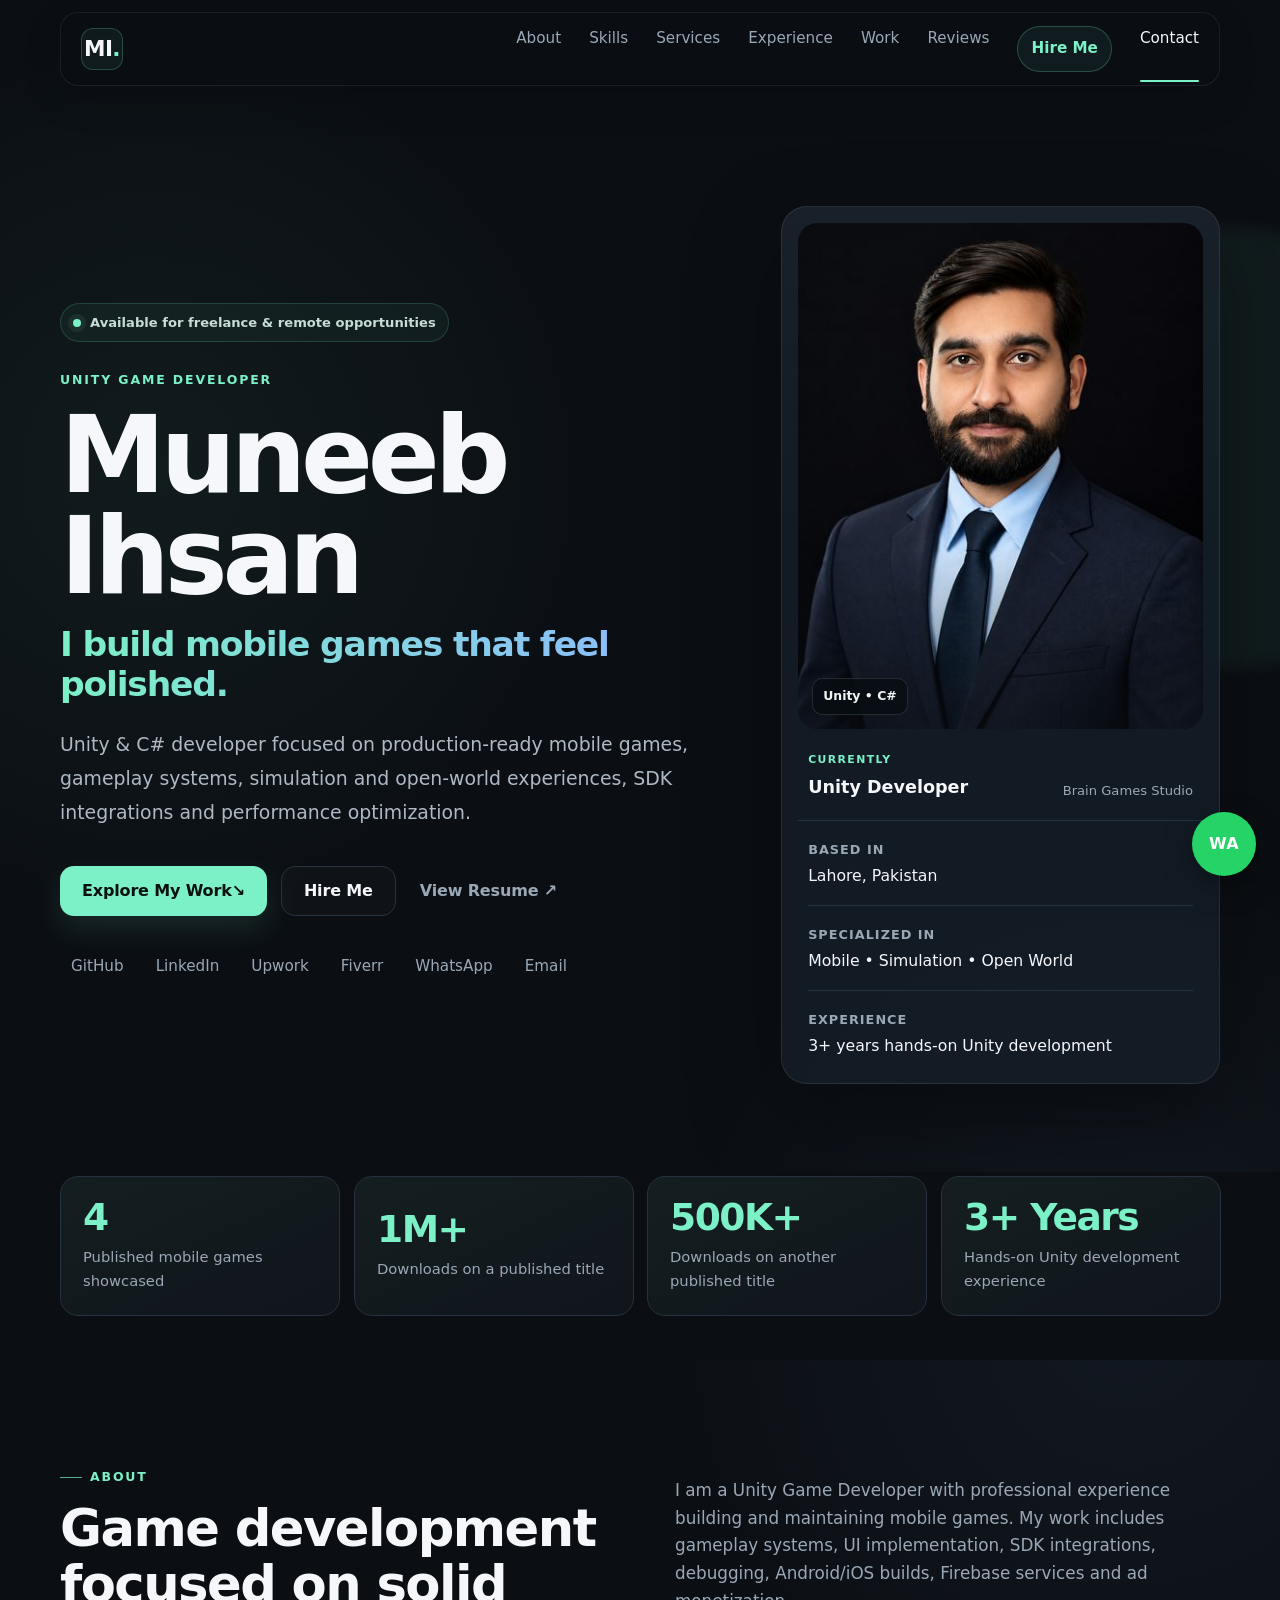
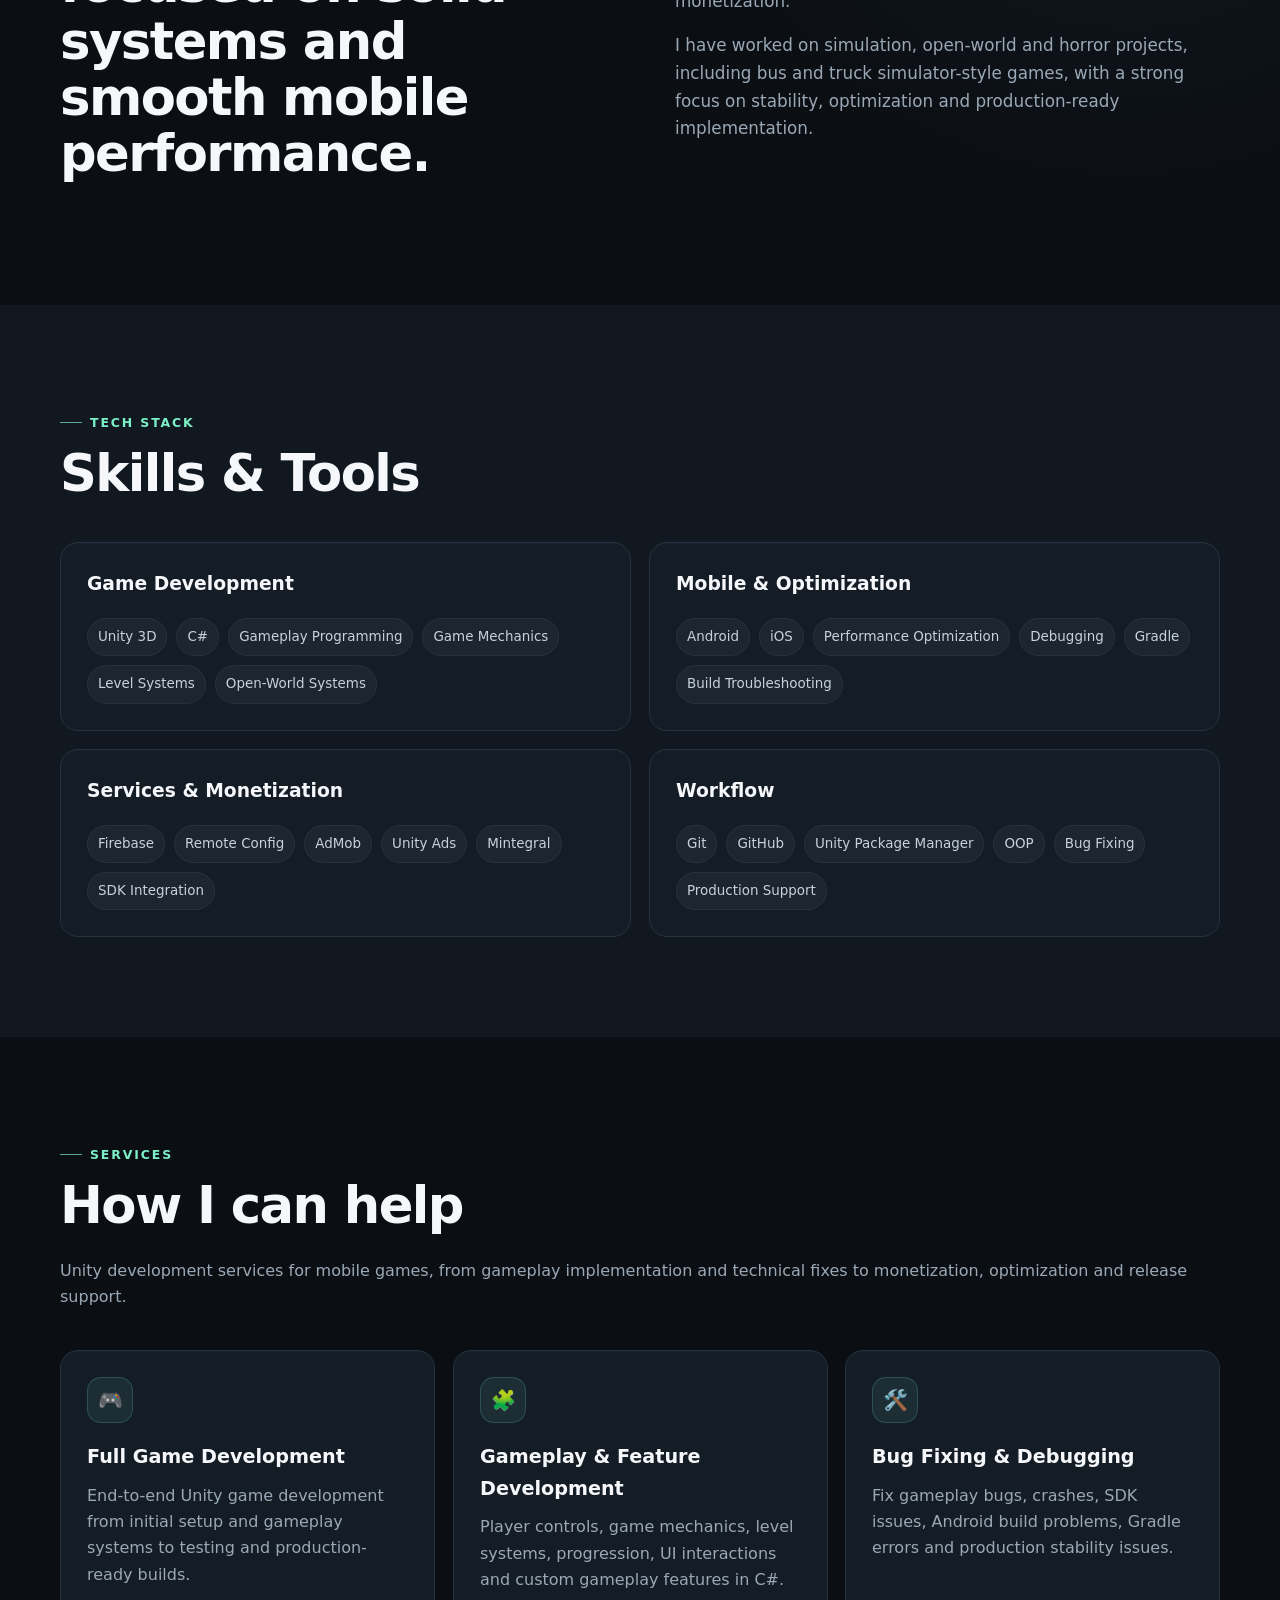
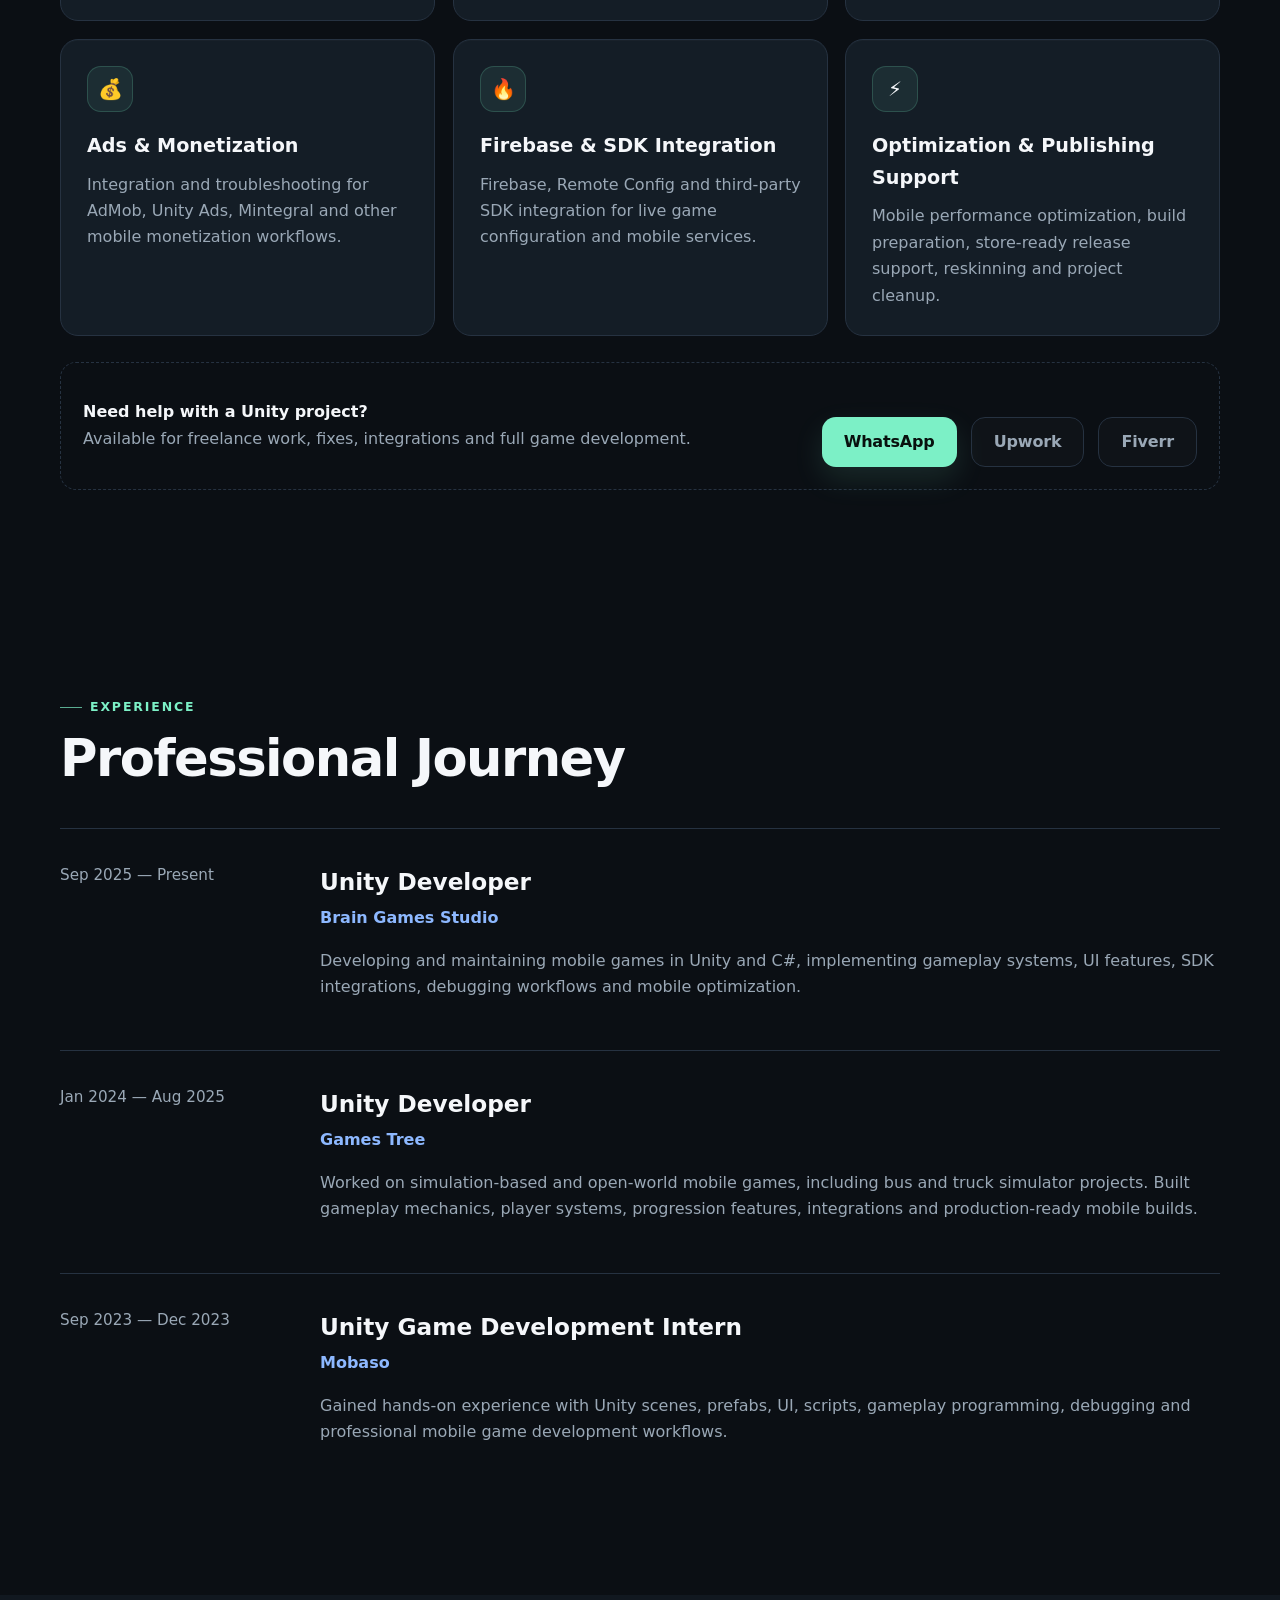
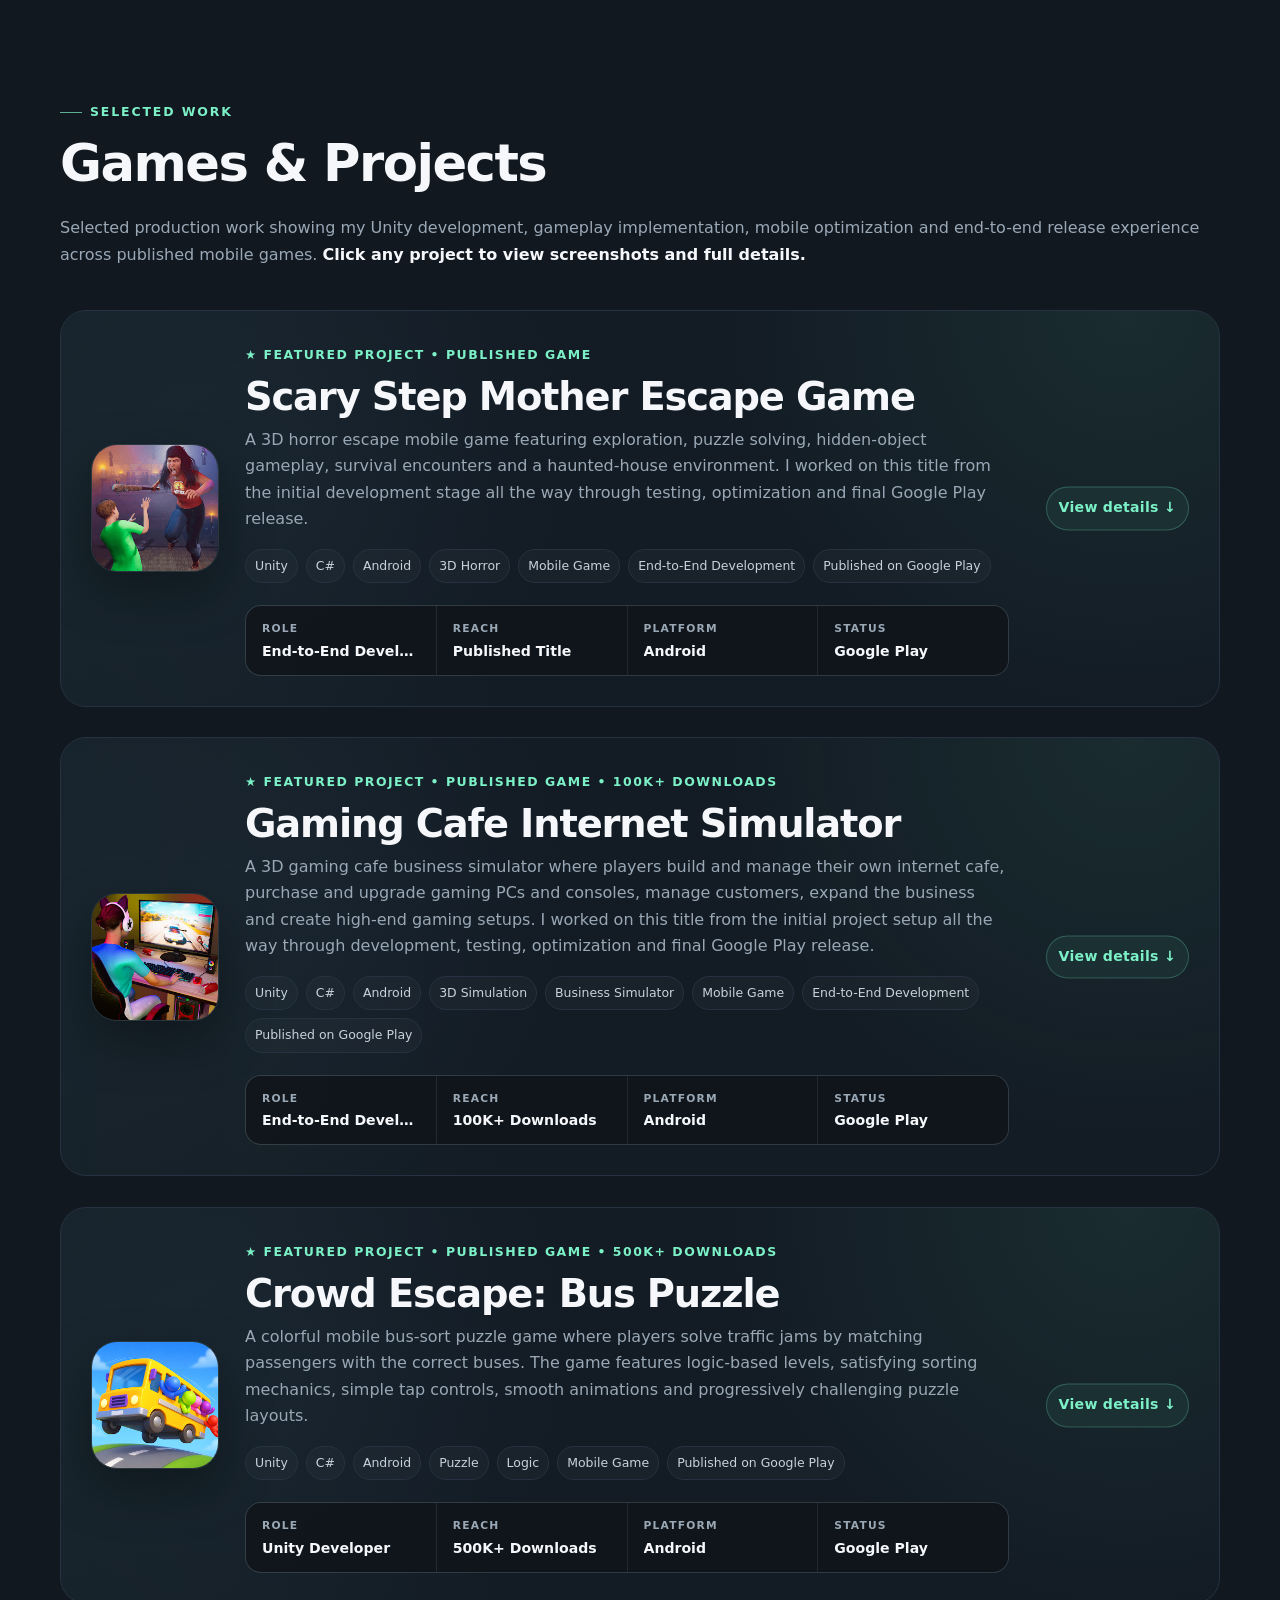
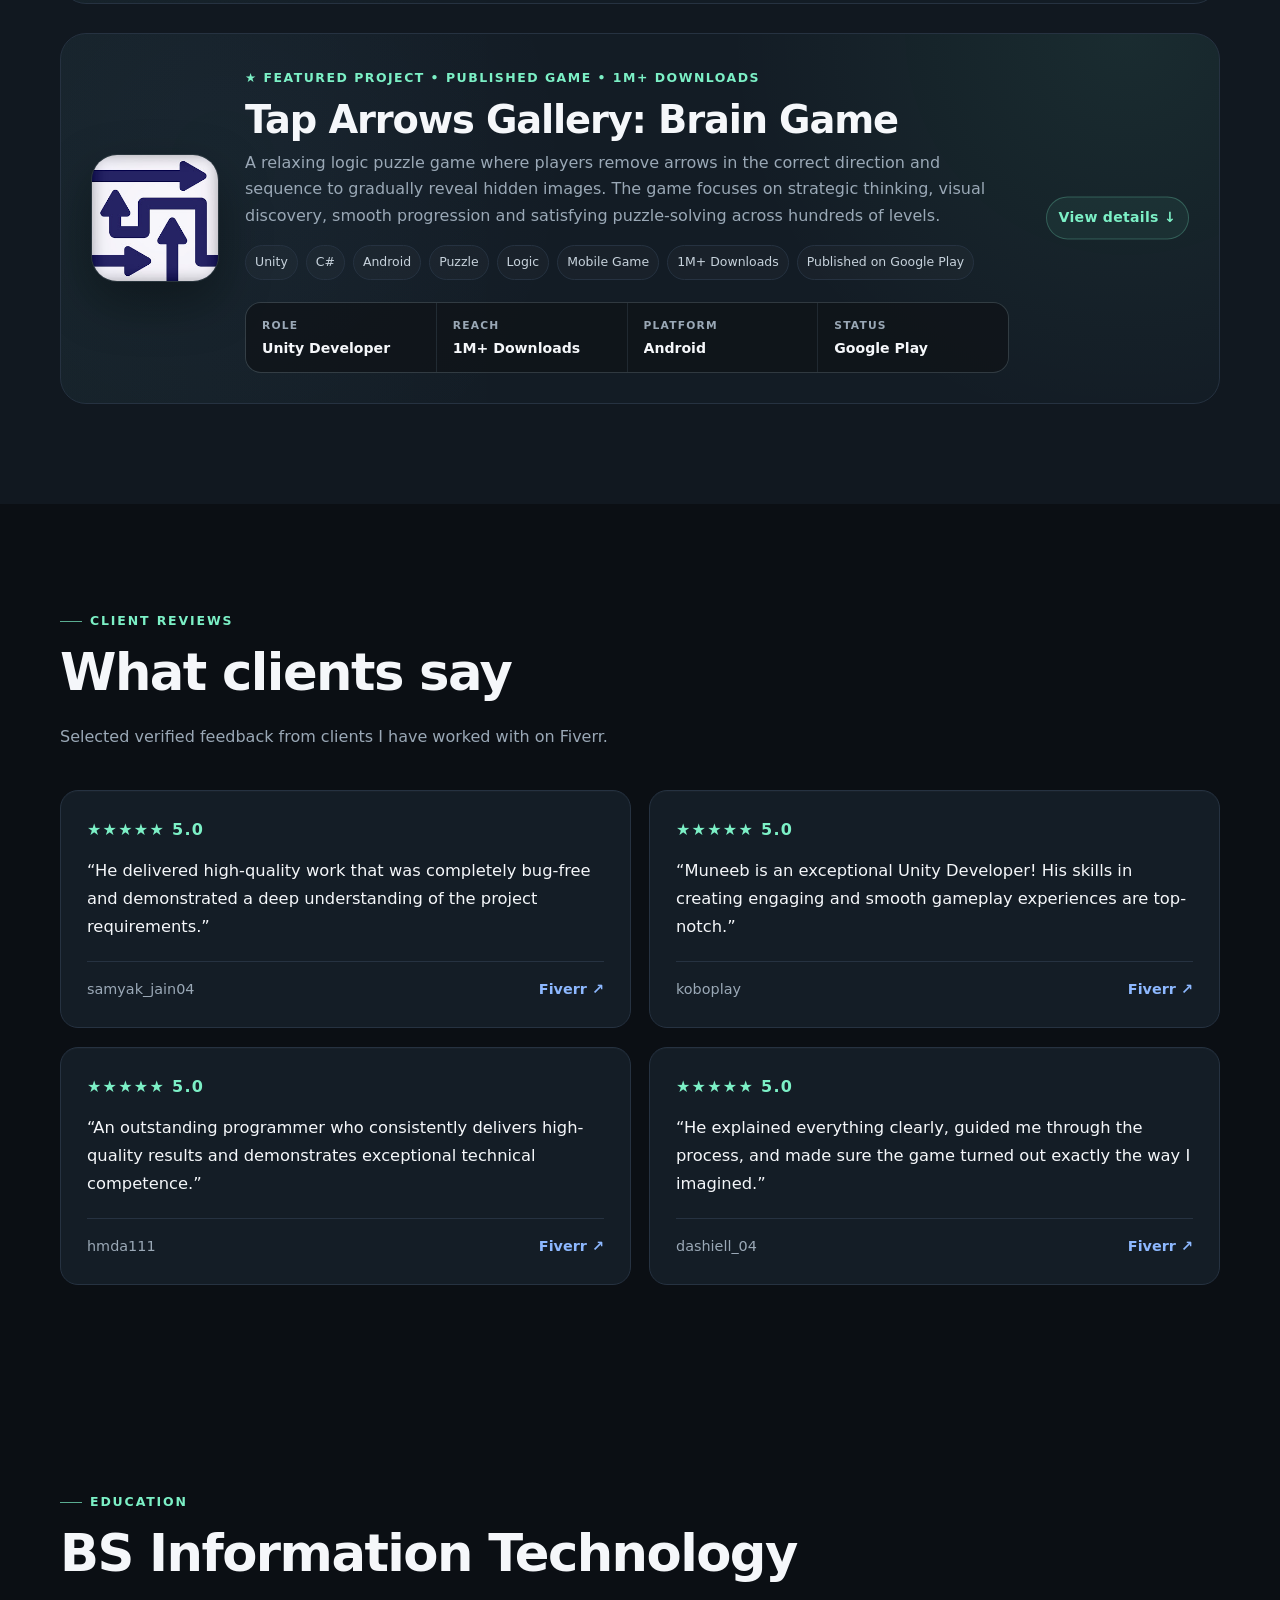
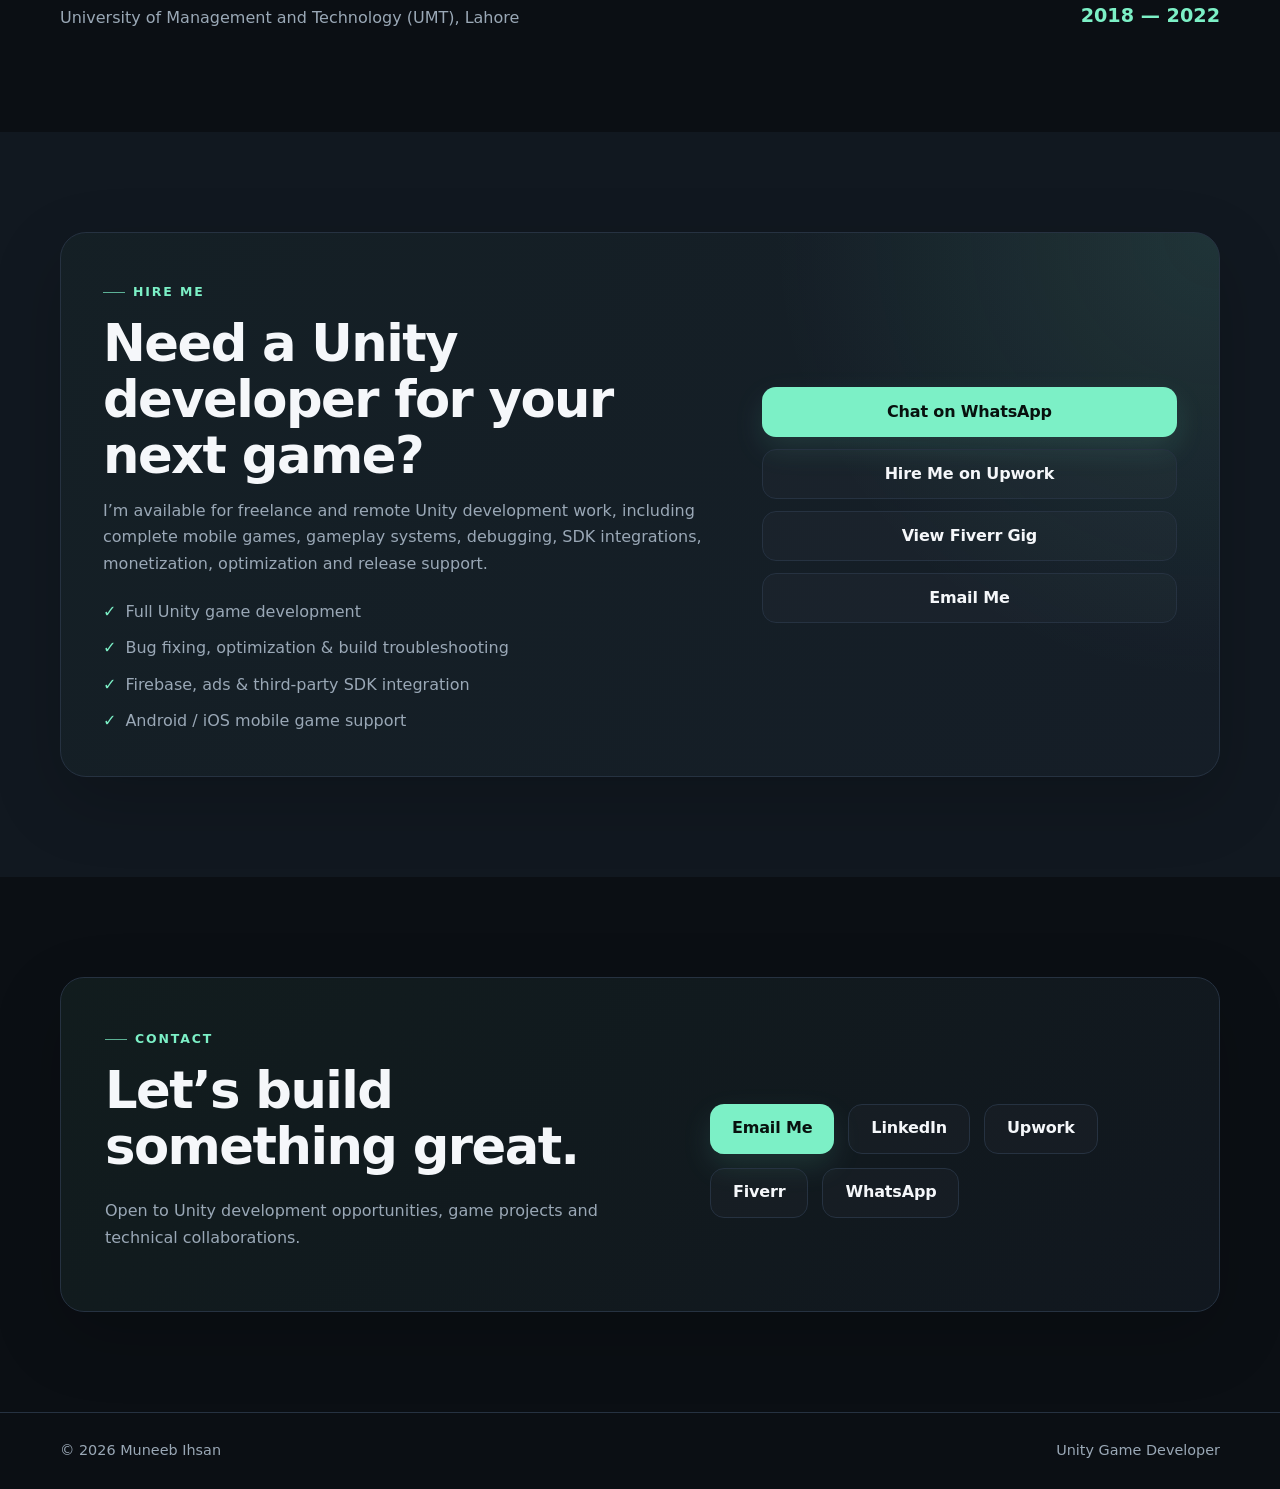
==== commit e2f61f1c: "Polish featured projects as premium case studies" ====
--- a/index.html
+++ b/index.html
@@ -442,6 +442,82 @@
       letter-spacing: .02em;
     }
 
+    /* CASE STUDY POLISH */
+    .project-stat-grid {
+      display: grid;
+      grid-template-columns: repeat(4, minmax(0, 1fr));
+      gap: 1px;
+      max-width: 900px;
+      margin-top: 22px;
+      overflow: hidden;
+      border: 1px solid rgba(255,255,255,.075);
+      border-radius: 16px;
+      background: rgba(255,255,255,.06);
+    }
+
+    .project-stat {
+      min-width: 0;
+      padding: 14px 16px;
+      background: rgba(11,15,20,.76);
+    }
+
+    .project-stat-label {
+      display: block;
+      margin-bottom: 4px;
+      color: var(--muted);
+      font-size: .67rem;
+      font-weight: 850;
+      letter-spacing: .11em;
+      text-transform: uppercase;
+    }
+
+    .project-stat strong {
+      display: block;
+      overflow: hidden;
+      color: var(--text);
+      font-size: .88rem;
+      line-height: 1.35;
+      text-overflow: ellipsis;
+      white-space: nowrap;
+    }
+
+    .featured-project-top {
+      isolation: isolate;
+    }
+
+    .featured-project-top > * {
+      position: relative;
+      z-index: 1;
+    }
+
+    .featured-project-top::before {
+      content: "";
+      position: absolute;
+      inset: 0;
+      z-index: 0;
+      pointer-events: none;
+      background:
+        linear-gradient(90deg, rgba(124,240,198,.028), transparent 40%),
+        radial-gradient(circle at 14% 35%, rgba(141,184,255,.038), transparent 22rem);
+    }
+
+    .project-meta {
+      gap: 8px;
+      margin-top: 16px;
+    }
+
+    .project-meta span {
+      padding: 6px 9px;
+      font-size: .78rem;
+      background: rgba(255,255,255,.025);
+    }
+
+    .contribution-box {
+      background:
+        linear-gradient(160deg, rgba(124,240,198,.025), transparent 48%),
+        rgba(255,255,255,.018);
+    }
+
     .whatsapp-float {
       position: fixed;
       right: 22px;
@@ -1013,6 +1089,19 @@
 
       .featured-project-body {
         padding: 22px;
+      }
+
+      .project-stat-grid {
+        grid-template-columns: repeat(2, minmax(0, 1fr));
+        border-radius: 14px;
+      }
+
+      .project-stat {
+        padding: 12px;
+      }
+
+      .project-stat strong {
+        font-size: .8rem;
       }
 
       .game-gallery,
@@ -1482,7 +1571,12 @@
                 <span>Published on Google Play</span>
               </div>
 
-              <div class="role-badge">End-to-End Unity Developer</div>
+              <div class="project-stat-grid" aria-label="Scary Step Mother Escape Game project summary">
+                <div class="project-stat"><span class="project-stat-label">Role</span><strong>End-to-End Developer</strong></div>
+                <div class="project-stat"><span class="project-stat-label">Reach</span><strong>Published Title</strong></div>
+                <div class="project-stat"><span class="project-stat-label">Platform</span><strong>Android</strong></div>
+                <div class="project-stat"><span class="project-stat-label">Status</span><strong>Google Play</strong></div>
+              </div>
             </div>
           </div>
 
@@ -1627,7 +1721,12 @@
                 <span>Published on Google Play</span>
               </div>
 
-              <div class="role-badge">End-to-End Unity Developer</div>
+              <div class="project-stat-grid" aria-label="Gaming Cafe Internet Simulator project summary">
+                <div class="project-stat"><span class="project-stat-label">Role</span><strong>End-to-End Developer</strong></div>
+                <div class="project-stat"><span class="project-stat-label">Reach</span><strong>100K+ Downloads</strong></div>
+                <div class="project-stat"><span class="project-stat-label">Platform</span><strong>Android</strong></div>
+                <div class="project-stat"><span class="project-stat-label">Status</span><strong>Google Play</strong></div>
+              </div>
             </div>
           </div>
 
@@ -1749,7 +1848,12 @@
                 <span>Published on Google Play</span>
               </div>
 
-              <div class="role-badge">Unity Developer</div>
+              <div class="project-stat-grid" aria-label="Crowd Escape Bus Puzzle project summary">
+                <div class="project-stat"><span class="project-stat-label">Role</span><strong>Unity Developer</strong></div>
+                <div class="project-stat"><span class="project-stat-label">Reach</span><strong>500K+ Downloads</strong></div>
+                <div class="project-stat"><span class="project-stat-label">Platform</span><strong>Android</strong></div>
+                <div class="project-stat"><span class="project-stat-label">Status</span><strong>Google Play</strong></div>
+              </div>
             </div>
           </div>
 
@@ -1889,7 +1993,12 @@
                 <span>Published on Google Play</span>
               </div>
 
-              <div class="role-badge">Unity Developer</div>
+              <div class="project-stat-grid" aria-label="Tap Arrows Gallery project summary">
+                <div class="project-stat"><span class="project-stat-label">Role</span><strong>Unity Developer</strong></div>
+                <div class="project-stat"><span class="project-stat-label">Reach</span><strong>1M+ Downloads</strong></div>
+                <div class="project-stat"><span class="project-stat-label">Platform</span><strong>Android</strong></div>
+                <div class="project-stat"><span class="project-stat-label">Status</span><strong>Google Play</strong></div>
+              </div>
             </div>
           </div>
 
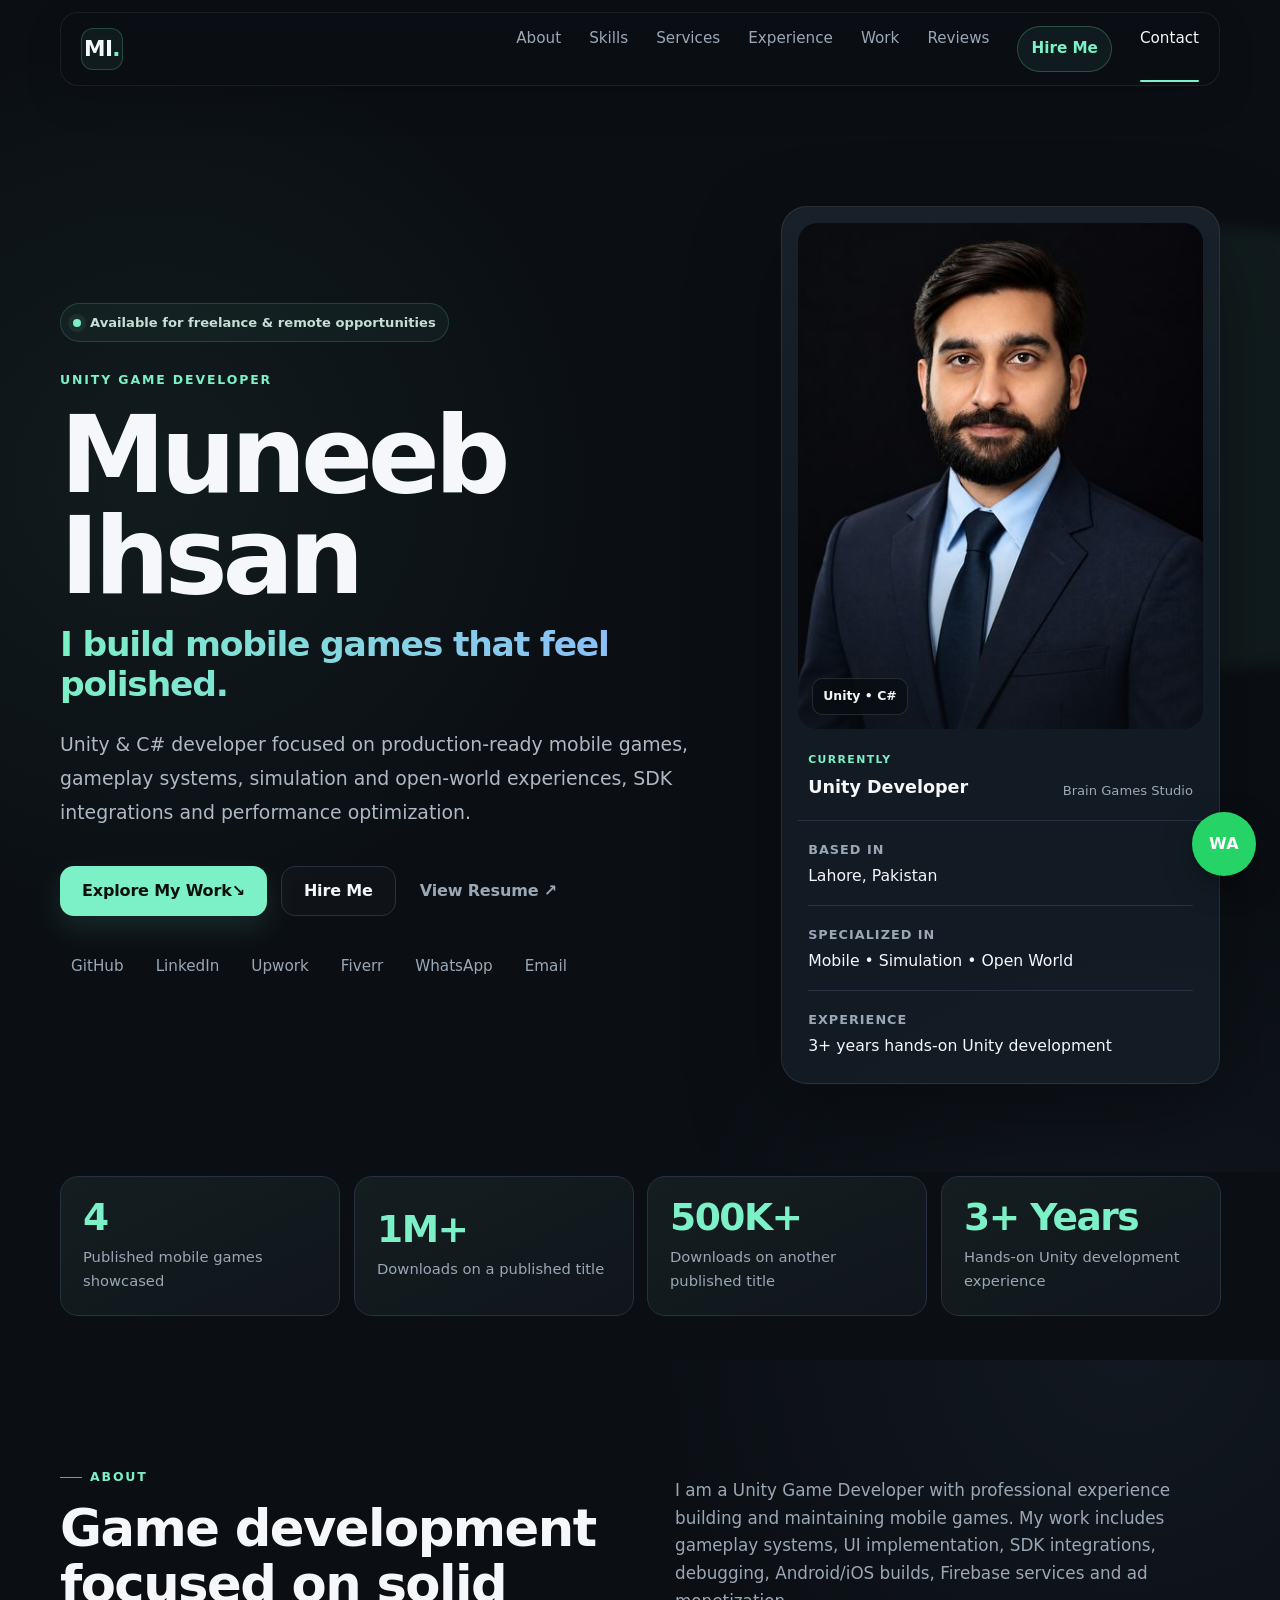
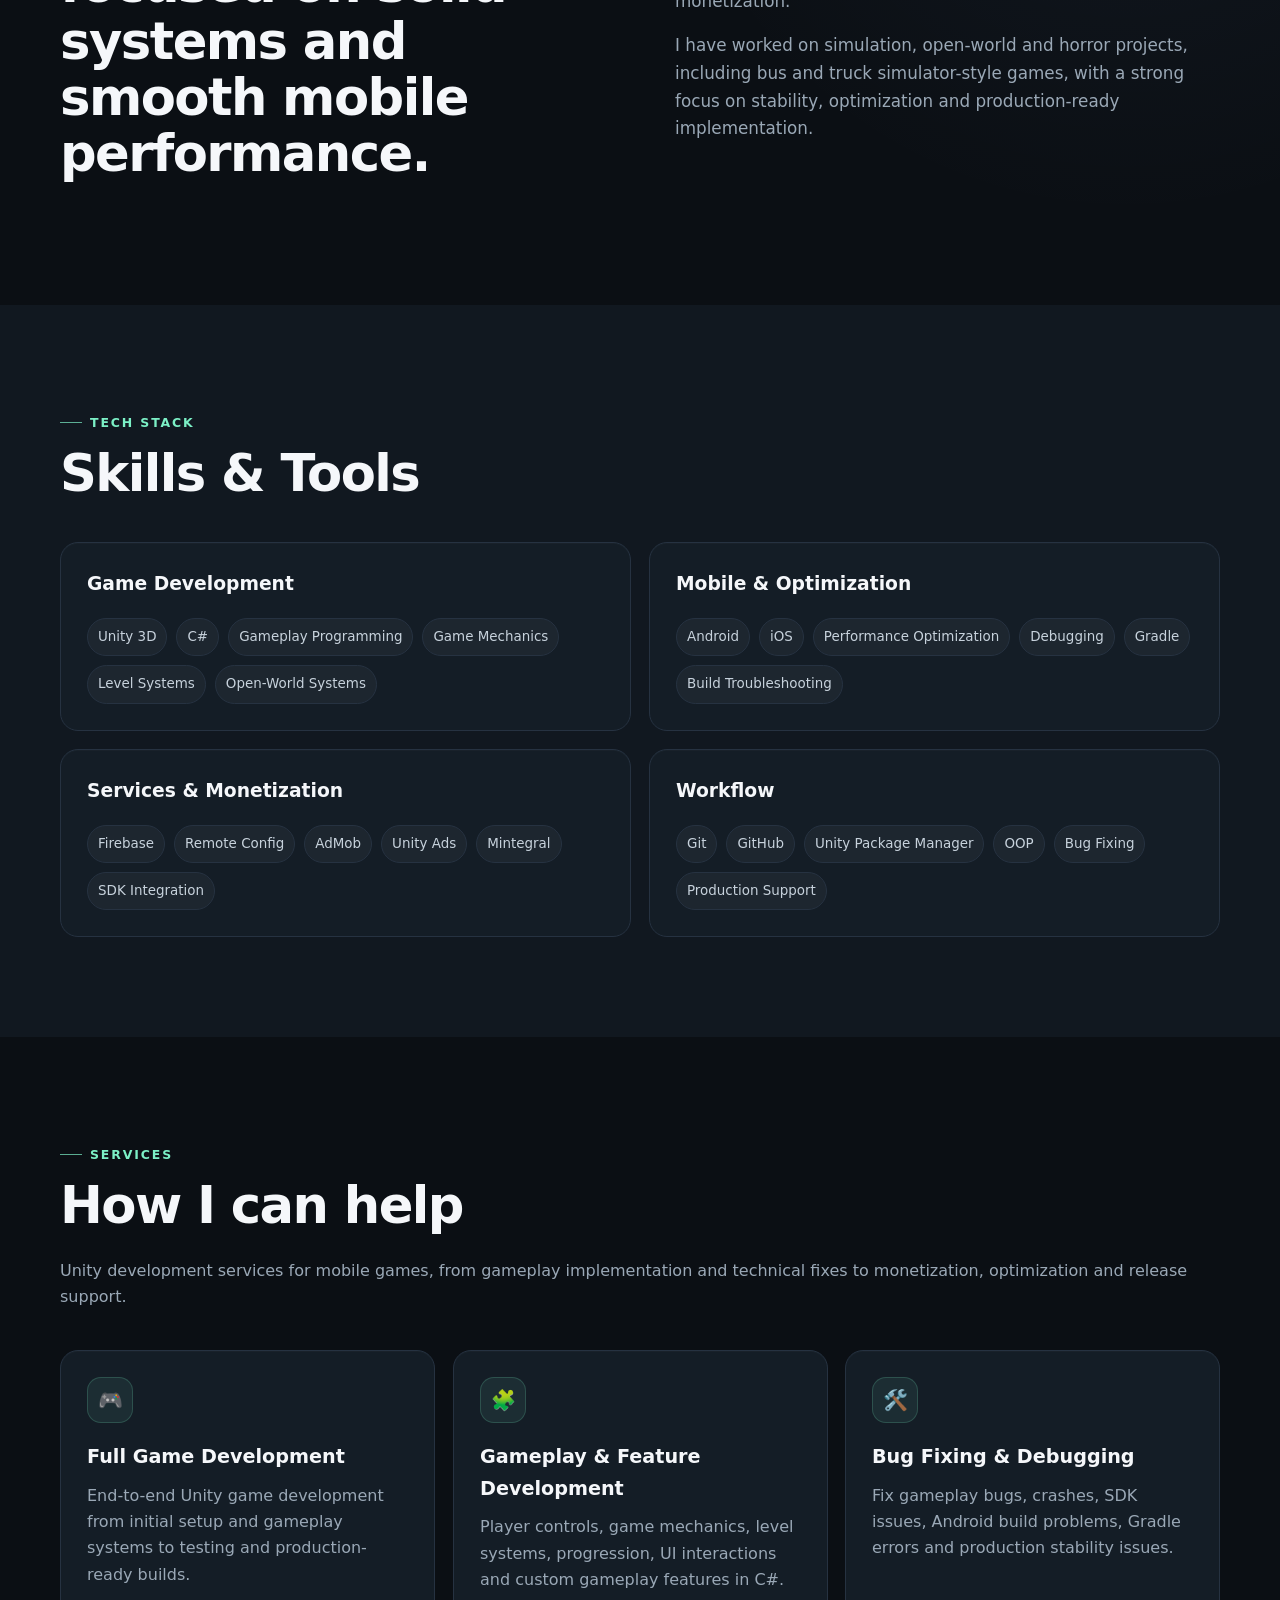
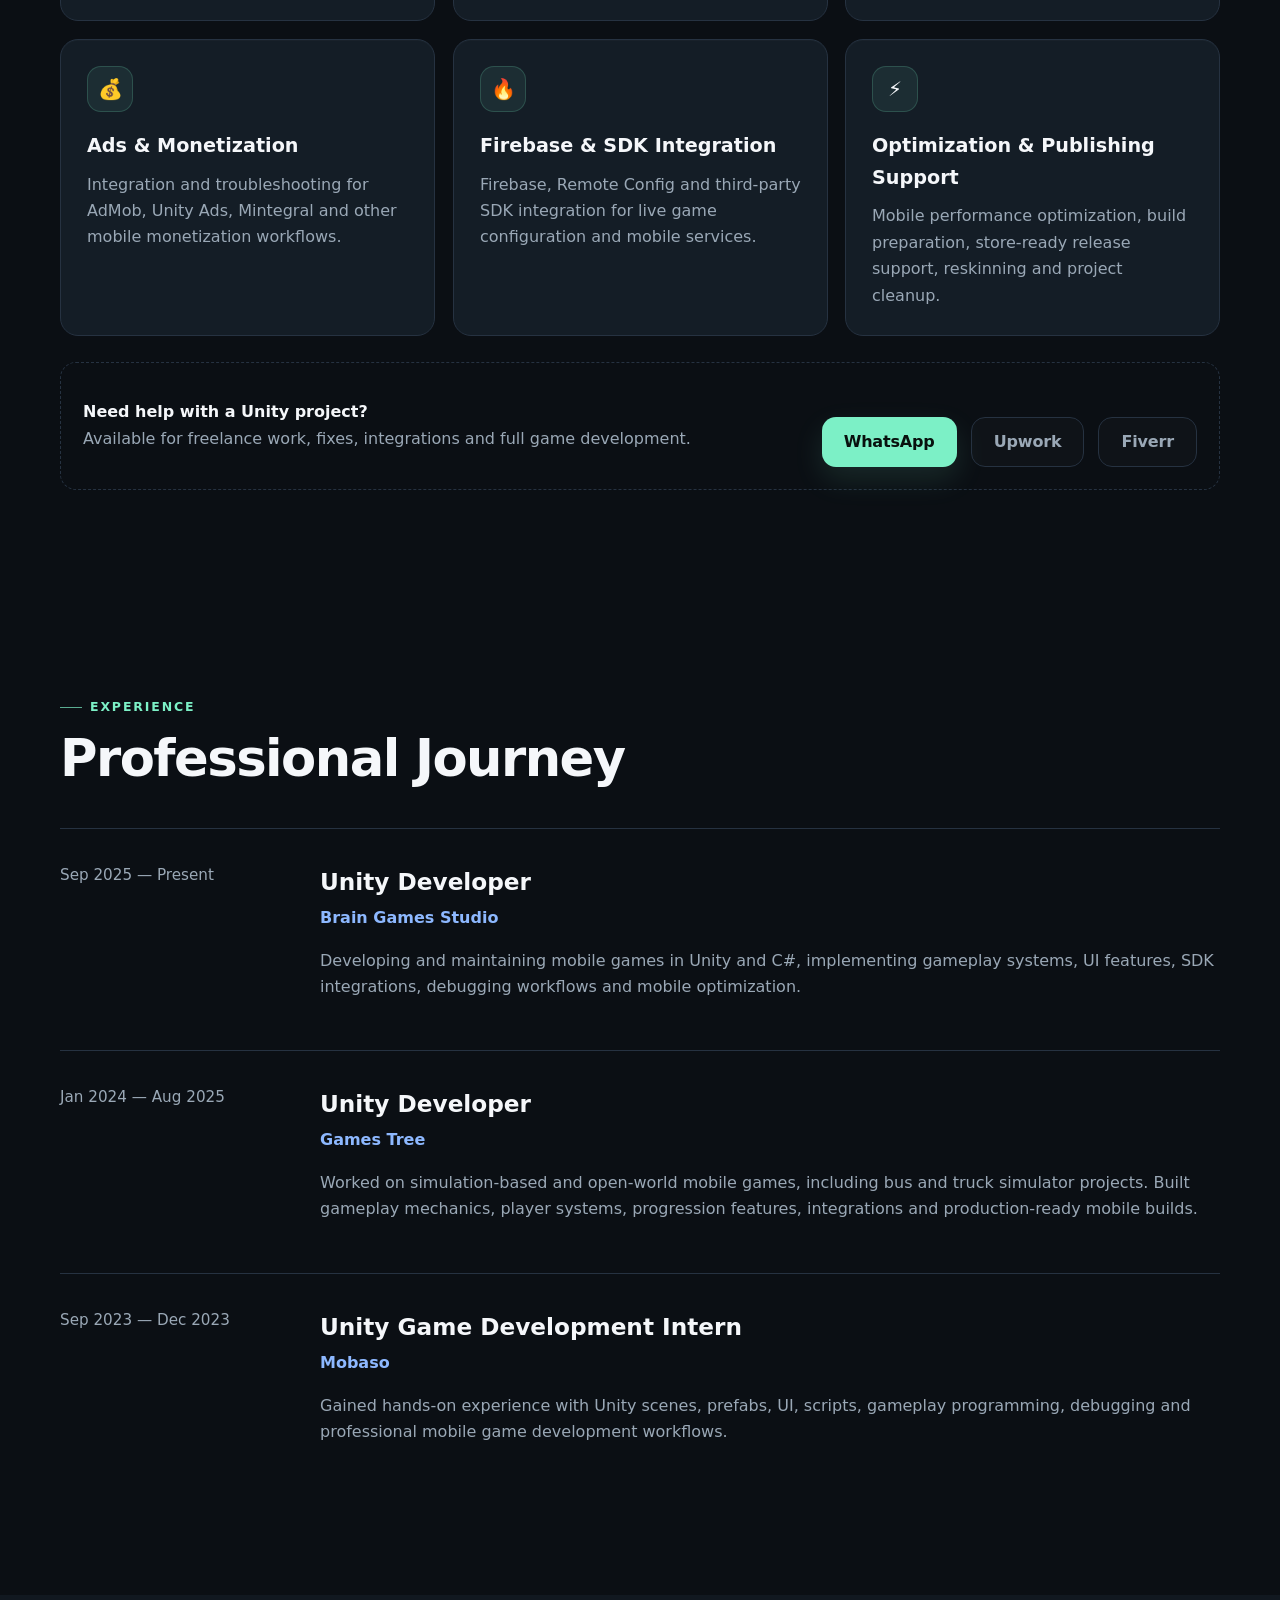
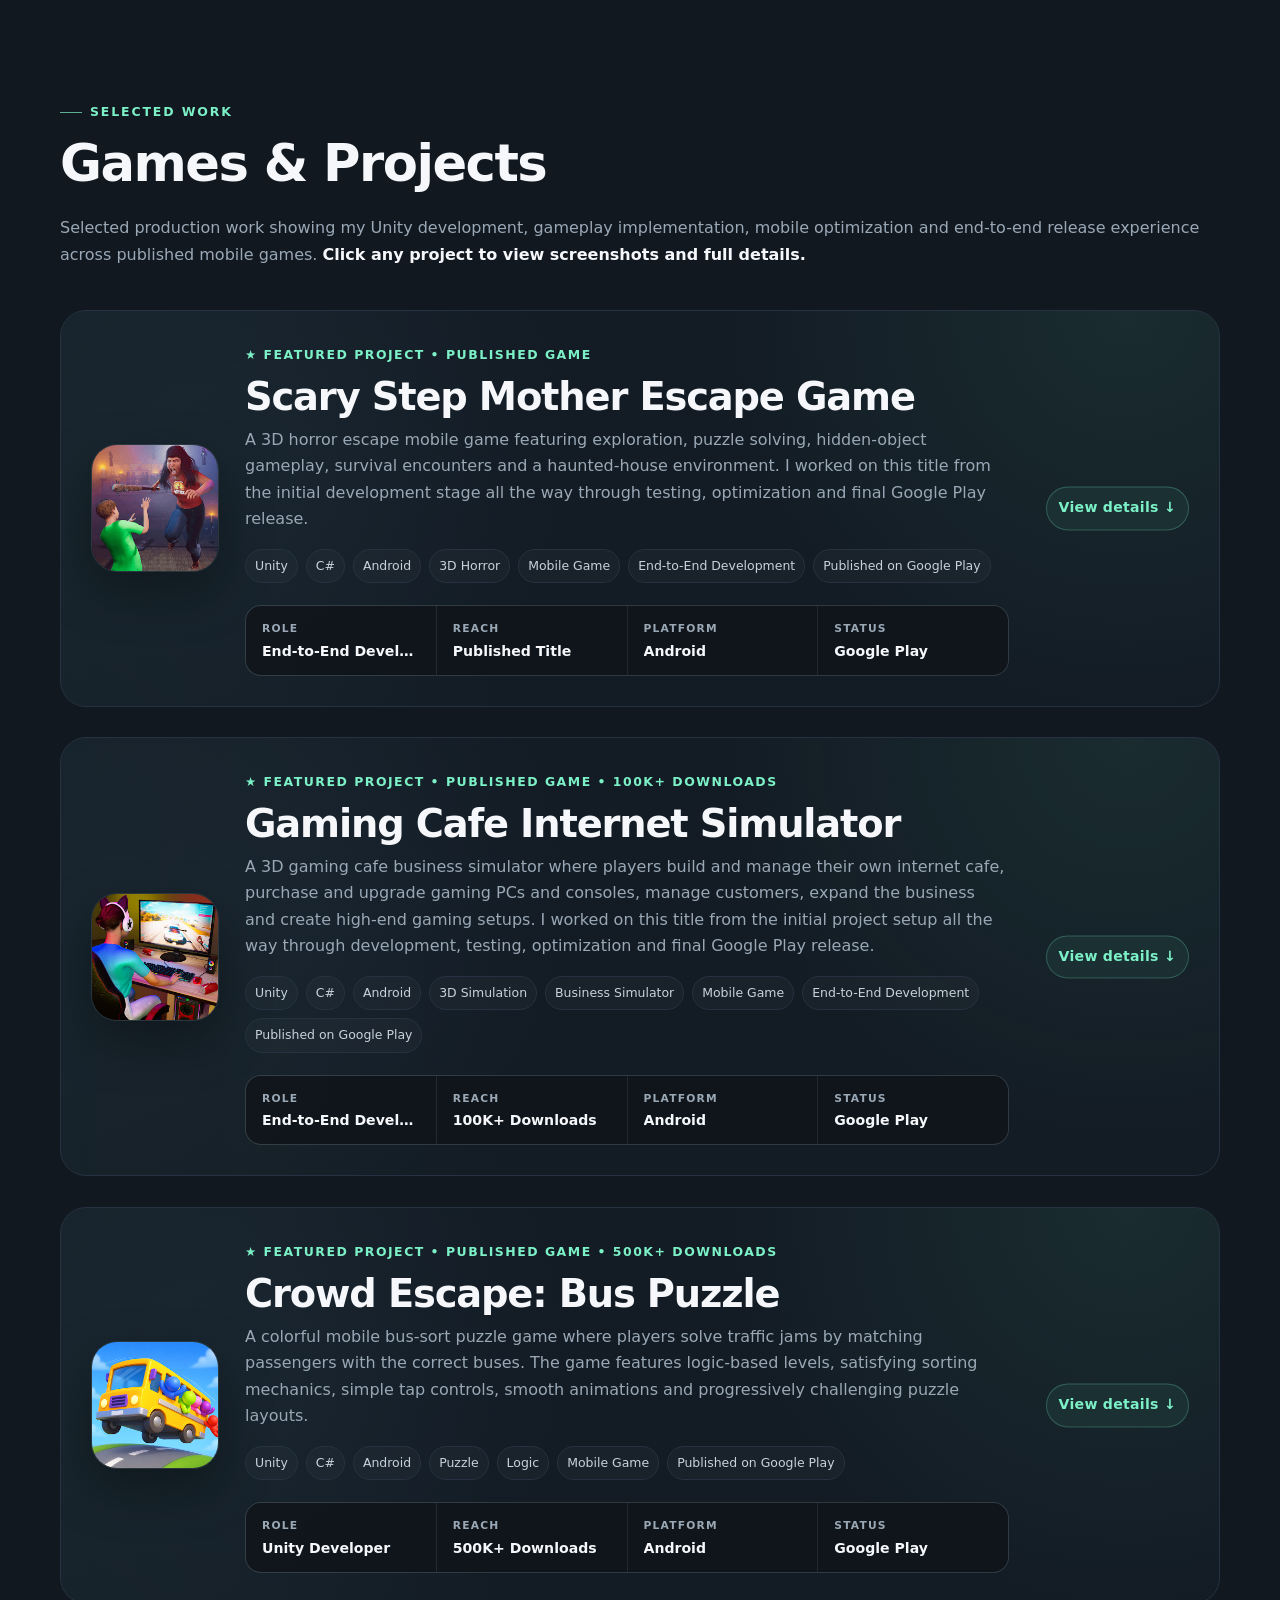
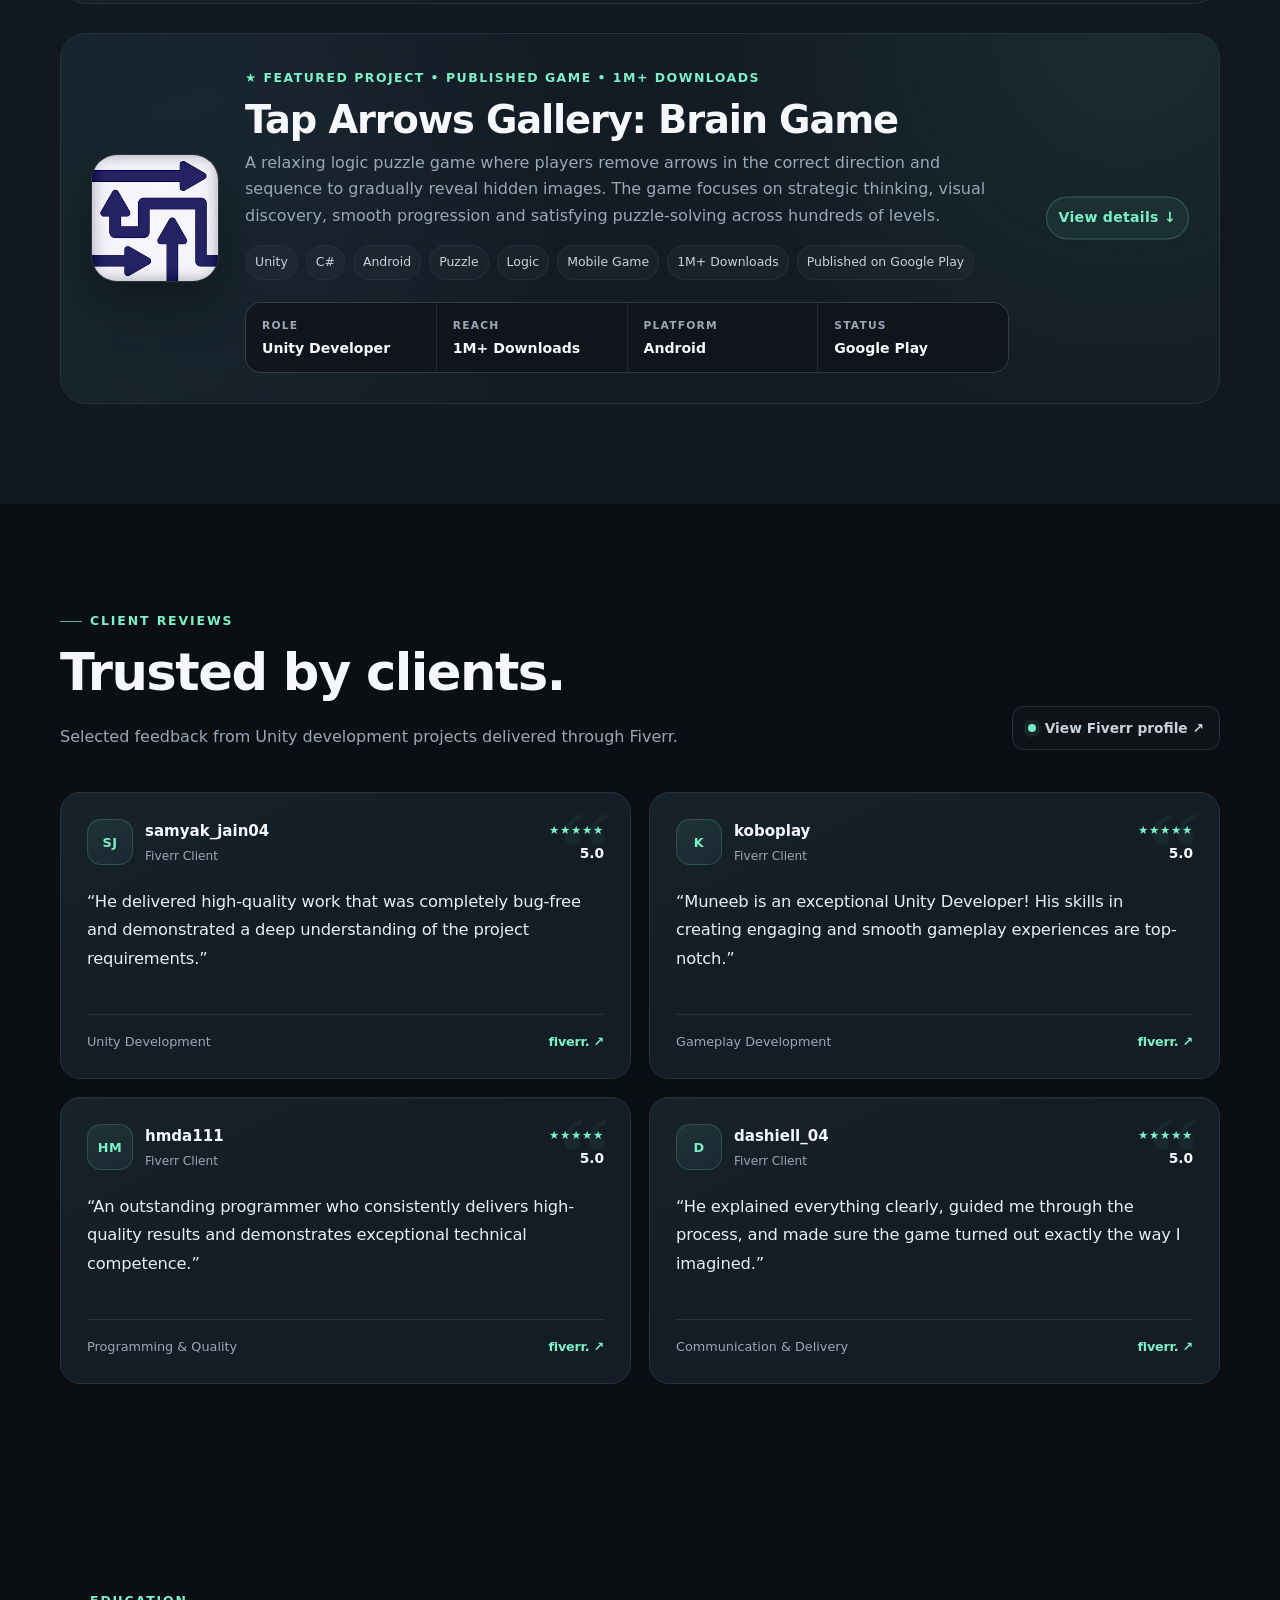
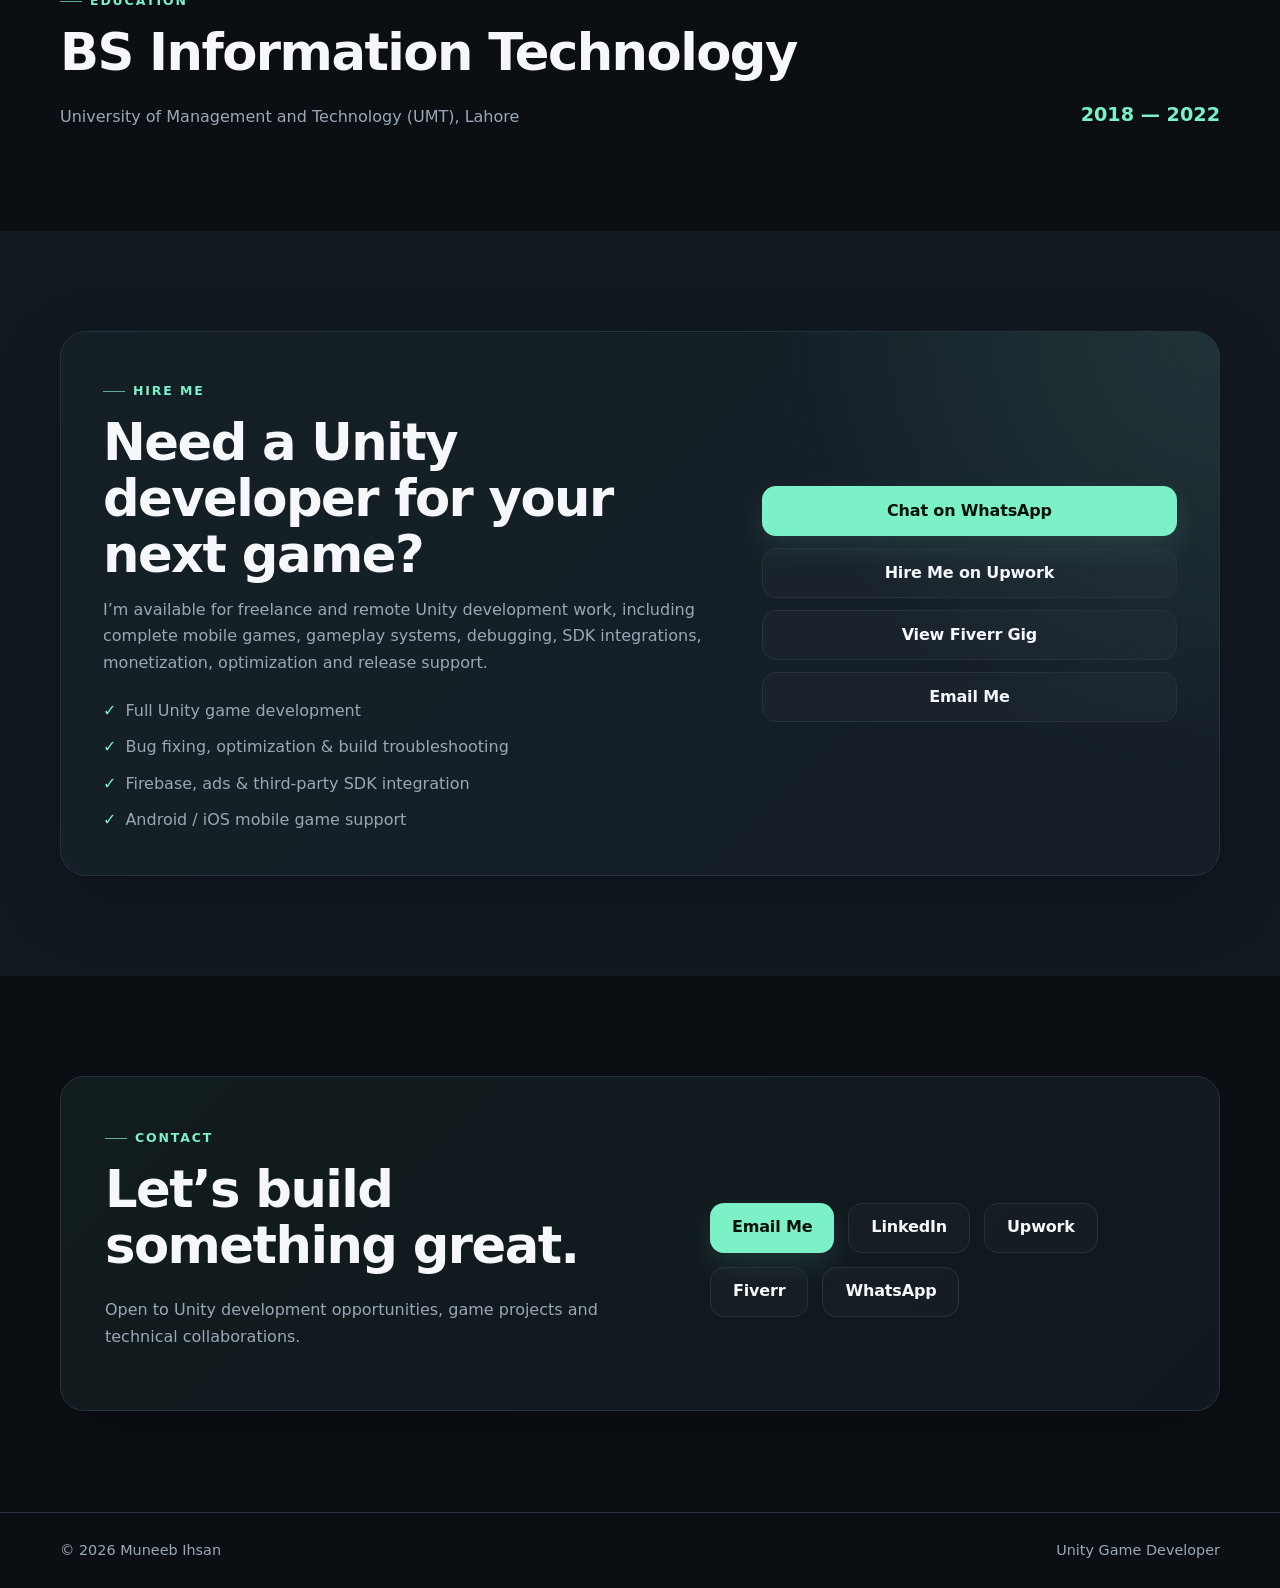
==== commit 79660cae: "Upgrade testimonials and client trust section" ====
--- a/index.html
+++ b/index.html
@@ -244,49 +244,179 @@
       font-size: .82rem;
     }
 
+    .reviews-section {
+      overflow: hidden;
+    }
+
+    .reviews-heading {
+      display: flex;
+      justify-content: space-between;
+      gap: 32px;
+      align-items: end;
+    }
+
+    .reviews-heading .section-intro {
+      max-width: 690px;
+      margin-bottom: 0;
+    }
+
+    .reviews-platform-link {
+      flex: 0 0 auto;
+      display: inline-flex;
+      align-items: center;
+      gap: 9px;
+      min-height: 44px;
+      padding: 0 15px;
+      border: 1px solid var(--line);
+      border-radius: 12px;
+      color: #c8d2dc;
+      background: rgba(255,255,255,.025);
+      font-size: .86rem;
+      font-weight: 750;
+      transition: transform .2s ease, border-color .2s ease, background .2s ease;
+    }
+
+    .reviews-platform-link:hover {
+      transform: translateY(-2px);
+      border-color: rgba(124,240,198,.3);
+      background: rgba(124,240,198,.04);
+    }
+
+    .reviews-platform-dot {
+      width: 8px;
+      height: 8px;
+      border-radius: 50%;
+      background: var(--accent);
+      box-shadow: 0 0 0 5px rgba(124,240,198,.08);
+    }
+
     .testimonials-grid {
       display: grid;
       grid-template-columns: repeat(2, minmax(0, 1fr));
       gap: 18px;
-      margin-top: 40px;
+      margin-top: 42px;
     }
 
     .testimonial-card {
+      position: relative;
+      overflow: hidden;
       padding: 26px;
       border: 1px solid var(--line);
-      border-radius: 18px;
-      background: var(--card);
-    }
-
-    .testimonial-rating {
+      border-radius: 20px;
+      background:
+        linear-gradient(155deg, rgba(124,240,198,.025), transparent 42%),
+        var(--card);
+    }
+
+    .testimonial-card::before {
+      content: "“";
+      position: absolute;
+      top: 2px;
+      right: 18px;
+      color: rgba(124,240,198,.055);
+      font-family: Georgia, serif;
+      font-size: 7.5rem;
+      line-height: 1;
+      pointer-events: none;
+    }
+
+    .testimonial-head {
+      position: relative;
+      z-index: 1;
+      display: grid;
+      grid-template-columns: 46px 1fr auto;
+      gap: 12px;
+      align-items: center;
+      margin-bottom: 22px;
+    }
+
+    .client-avatar {
+      width: 46px;
+      height: 46px;
+      display: grid;
+      place-items: center;
+      border: 1px solid rgba(124,240,198,.18);
+      border-radius: 14px;
       color: var(--accent);
-      font-weight: 800;
-      letter-spacing: .08em;
-      margin-bottom: 14px;
+      background:
+        linear-gradient(145deg, rgba(124,240,198,.09), rgba(141,184,255,.05));
+      font-size: .8rem;
+      font-weight: 900;
+      letter-spacing: .04em;
+    }
+
+    .client-meta {
+      min-width: 0;
+      display: grid;
+      gap: 2px;
+    }
+
+    .client-meta strong {
+      overflow: hidden;
+      color: var(--text);
+      font-size: .94rem;
+      text-overflow: ellipsis;
+      white-space: nowrap;
+    }
+
+    .client-meta span {
+      color: var(--muted);
+      font-size: .76rem;
+    }
+
+    .testimonial-score {
+      display: grid;
+      justify-items: end;
+      gap: 2px;
+    }
+
+    .testimonial-stars {
+      color: var(--accent);
+      font-size: .72rem;
+      letter-spacing: .06em;
+    }
+
+    .testimonial-score strong {
+      color: var(--text);
+      font-size: .86rem;
     }
 
     .testimonial-card blockquote {
+      position: relative;
+      z-index: 1;
+      min-height: 104px;
       margin: 0;
-      color: var(--text);
+      color: #e8edf2;
       font-size: 1.02rem;
-      line-height: 1.7;
+      line-height: 1.75;
+      letter-spacing: -.01em;
     }
 
     .testimonial-footer {
+      position: relative;
+      z-index: 1;
       display: flex;
       justify-content: space-between;
       gap: 16px;
       align-items: center;
-      margin-top: 20px;
+      margin-top: 22px;
       padding-top: 16px;
       border-top: 1px solid var(--line);
       color: var(--muted);
-      font-size: .9rem;
+      font-size: .8rem;
+    }
+
+    .review-type {
+      overflow: hidden;
+      text-overflow: ellipsis;
+      white-space: nowrap;
     }
 
     .testimonial-platform {
-      color: var(--accent-2);
-      font-weight: 700;
+      flex: 0 0 auto;
+      color: var(--accent);
+      font-weight: 850;
+      letter-spacing: -.02em;
     }
 
     .services-grid {
@@ -1109,6 +1239,20 @@
       .services-grid,
       .impact-grid {
         grid-template-columns: 1fr;
+      }
+
+      .reviews-heading {
+        align-items: flex-start;
+        flex-direction: column;
+      }
+
+      .reviews-platform-link {
+        width: 100%;
+        justify-content: center;
+      }
+
+      .testimonial-card blockquote {
+        min-height: 0;
       }
 
       .services-cta {
@@ -2067,64 +2211,125 @@
 
 
     <!-- TESTIMONIALS -->
-    <section class="section" id="testimonials">
+    <section class="section reviews-section" id="testimonials">
       <div class="container">
-        <div class="section-kicker">CLIENT REVIEWS</div>
-        <h2>What clients say</h2>
-        <p class="section-intro">
-          Selected verified feedback from clients I have worked with on Fiverr.
-        </p>
+        <div class="reviews-heading">
+          <div>
+            <div class="section-kicker">CLIENT REVIEWS</div>
+            <h2>Trusted by clients.</h2>
+            <p class="section-intro">
+              Selected feedback from Unity development projects delivered through Fiverr.
+            </p>
+          </div>
+
+          <a
+            class="reviews-platform-link"
+            href="https://www.fiverr.com/muneeb_ihsan/do-open-world-multiplayer-android-and-mobile-video-games-expert-developer"
+            target="_blank"
+            rel="noopener">
+            <span class="reviews-platform-dot"></span>
+            View Fiverr profile ↗
+          </a>
+        </div>
 
         <div class="testimonials-grid">
           <article class="testimonial-card">
-            <div class="testimonial-rating">★★★★★ 5.0</div>
+            <div class="testimonial-head">
+              <div class="client-avatar">SJ</div>
+              <div class="client-meta">
+                <strong>samyak_jain04</strong>
+                <span>Fiverr Client</span>
+              </div>
+              <div class="testimonial-score">
+                <span class="testimonial-stars">★★★★★</span>
+                <strong>5.0</strong>
+              </div>
+            </div>
+
             <blockquote>
               “He delivered high-quality work that was completely bug-free and demonstrated a deep understanding of the project requirements.”
             </blockquote>
+
             <div class="testimonial-footer">
-              <span>samyak_jain04</span>
+              <span class="review-type">Unity Development</span>
               <a class="testimonial-platform"
                  href="https://www.fiverr.com/muneeb_ihsan/do-open-world-multiplayer-android-and-mobile-video-games-expert-developer"
-                 target="_blank" rel="noopener">Fiverr ↗</a>
+                 target="_blank" rel="noopener">fiverr. ↗</a>
             </div>
           </article>
 
           <article class="testimonial-card">
-            <div class="testimonial-rating">★★★★★ 5.0</div>
+            <div class="testimonial-head">
+              <div class="client-avatar">K</div>
+              <div class="client-meta">
+                <strong>koboplay</strong>
+                <span>Fiverr Client</span>
+              </div>
+              <div class="testimonial-score">
+                <span class="testimonial-stars">★★★★★</span>
+                <strong>5.0</strong>
+              </div>
+            </div>
+
             <blockquote>
               “Muneeb is an exceptional Unity Developer! His skills in creating engaging and smooth gameplay experiences are top-notch.”
             </blockquote>
+
             <div class="testimonial-footer">
-              <span>koboplay</span>
+              <span class="review-type">Gameplay Development</span>
               <a class="testimonial-platform"
                  href="https://www.fiverr.com/muneeb_ihsan/do-open-world-multiplayer-android-and-mobile-video-games-expert-developer"
-                 target="_blank" rel="noopener">Fiverr ↗</a>
+                 target="_blank" rel="noopener">fiverr. ↗</a>
             </div>
           </article>
 
           <article class="testimonial-card">
-            <div class="testimonial-rating">★★★★★ 5.0</div>
+            <div class="testimonial-head">
+              <div class="client-avatar">HM</div>
+              <div class="client-meta">
+                <strong>hmda111</strong>
+                <span>Fiverr Client</span>
+              </div>
+              <div class="testimonial-score">
+                <span class="testimonial-stars">★★★★★</span>
+                <strong>5.0</strong>
+              </div>
+            </div>
+
             <blockquote>
               “An outstanding programmer who consistently delivers high-quality results and demonstrates exceptional technical competence.”
             </blockquote>
+
             <div class="testimonial-footer">
-              <span>hmda111</span>
+              <span class="review-type">Programming & Quality</span>
               <a class="testimonial-platform"
                  href="https://www.fiverr.com/muneeb_ihsan/do-open-world-multiplayer-android-and-mobile-video-games-expert-developer"
-                 target="_blank" rel="noopener">Fiverr ↗</a>
+                 target="_blank" rel="noopener">fiverr. ↗</a>
             </div>
           </article>
 
           <article class="testimonial-card">
-            <div class="testimonial-rating">★★★★★ 5.0</div>
+            <div class="testimonial-head">
+              <div class="client-avatar">D</div>
+              <div class="client-meta">
+                <strong>dashiell_04</strong>
+                <span>Fiverr Client</span>
+              </div>
+              <div class="testimonial-score">
+                <span class="testimonial-stars">★★★★★</span>
+                <strong>5.0</strong>
+              </div>
+            </div>
+
             <blockquote>
               “He explained everything clearly, guided me through the process, and made sure the game turned out exactly the way I imagined.”
             </blockquote>
+
             <div class="testimonial-footer">
-              <span>dashiell_04</span>
+              <span class="review-type">Communication & Delivery</span>
               <a class="testimonial-platform"
                  href="https://www.fiverr.com/muneeb_ihsan/do-open-world-multiplayer-android-and-mobile-video-games-expert-developer"
-                 target="_blank" rel="noopener">Fiverr ↗</a>
+                 target="_blank" rel="noopener">fiverr. ↗</a>
             </div>
           </article>
         </div>
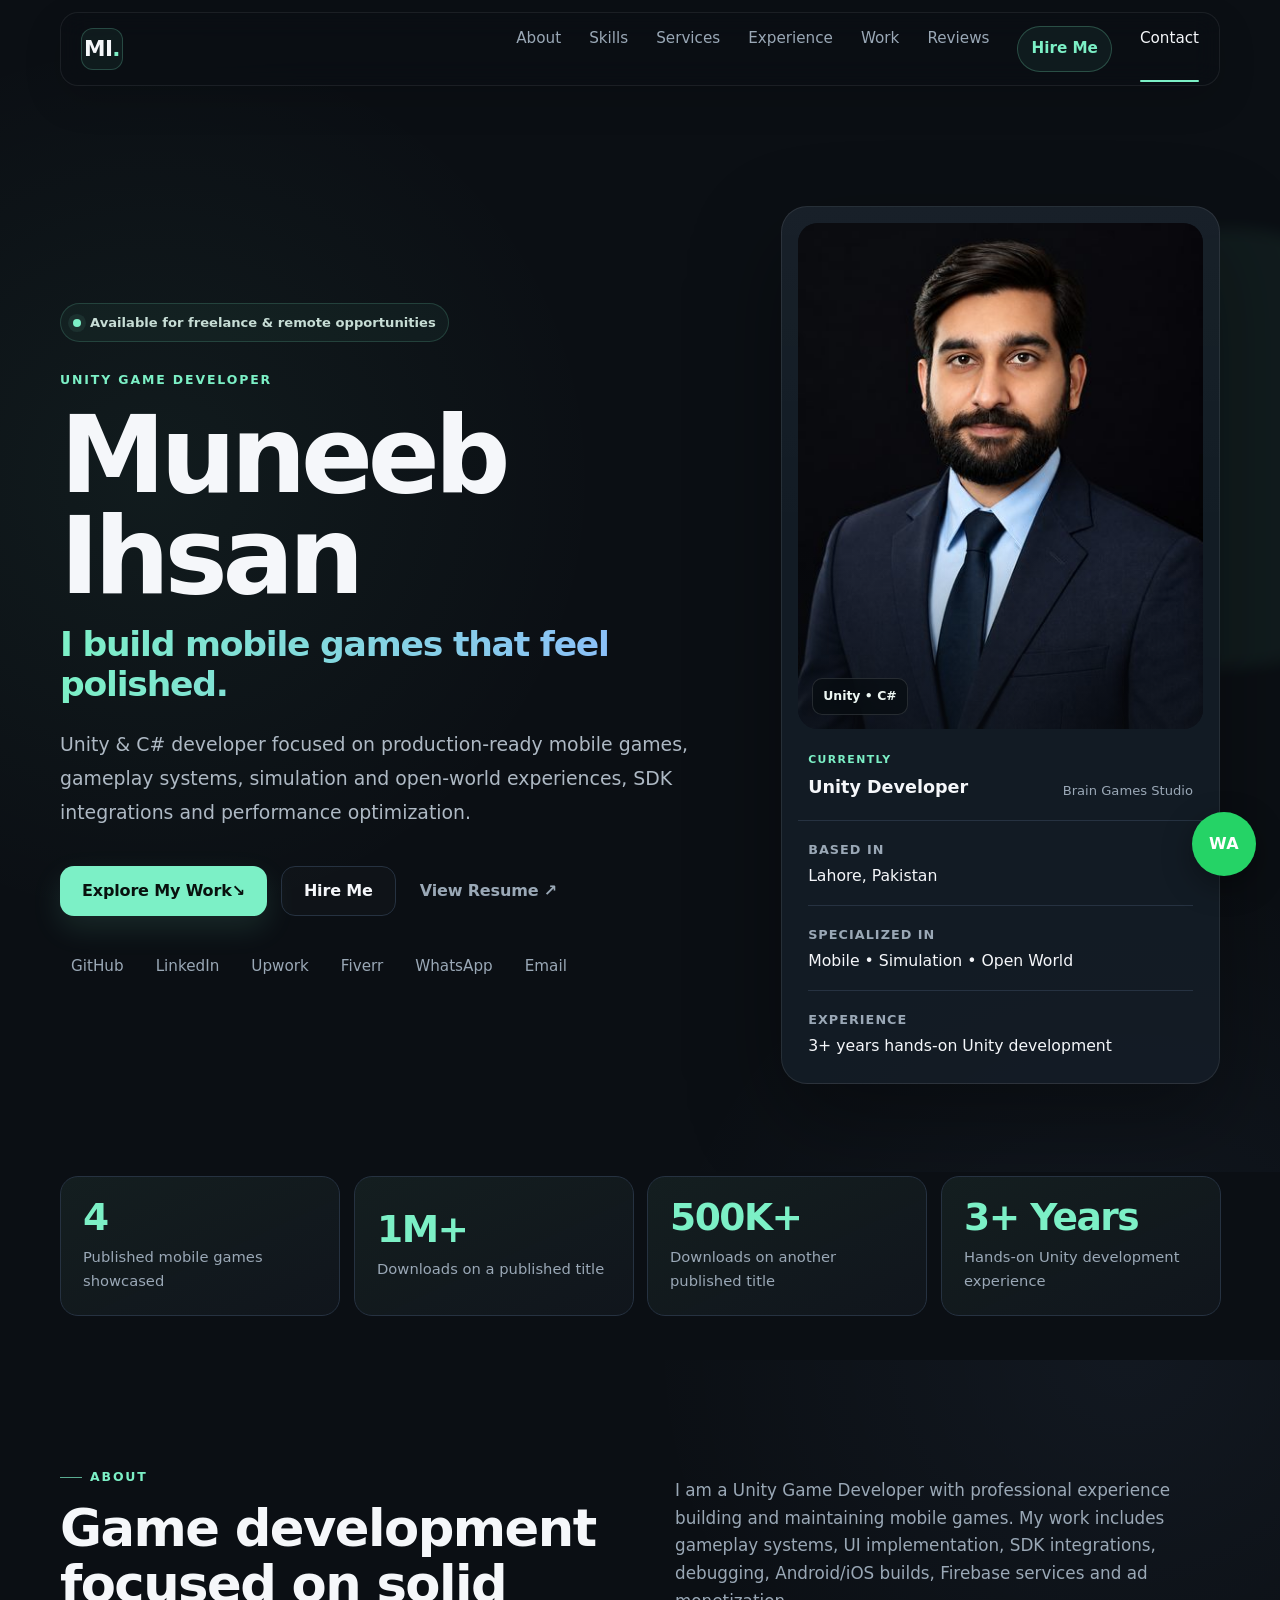
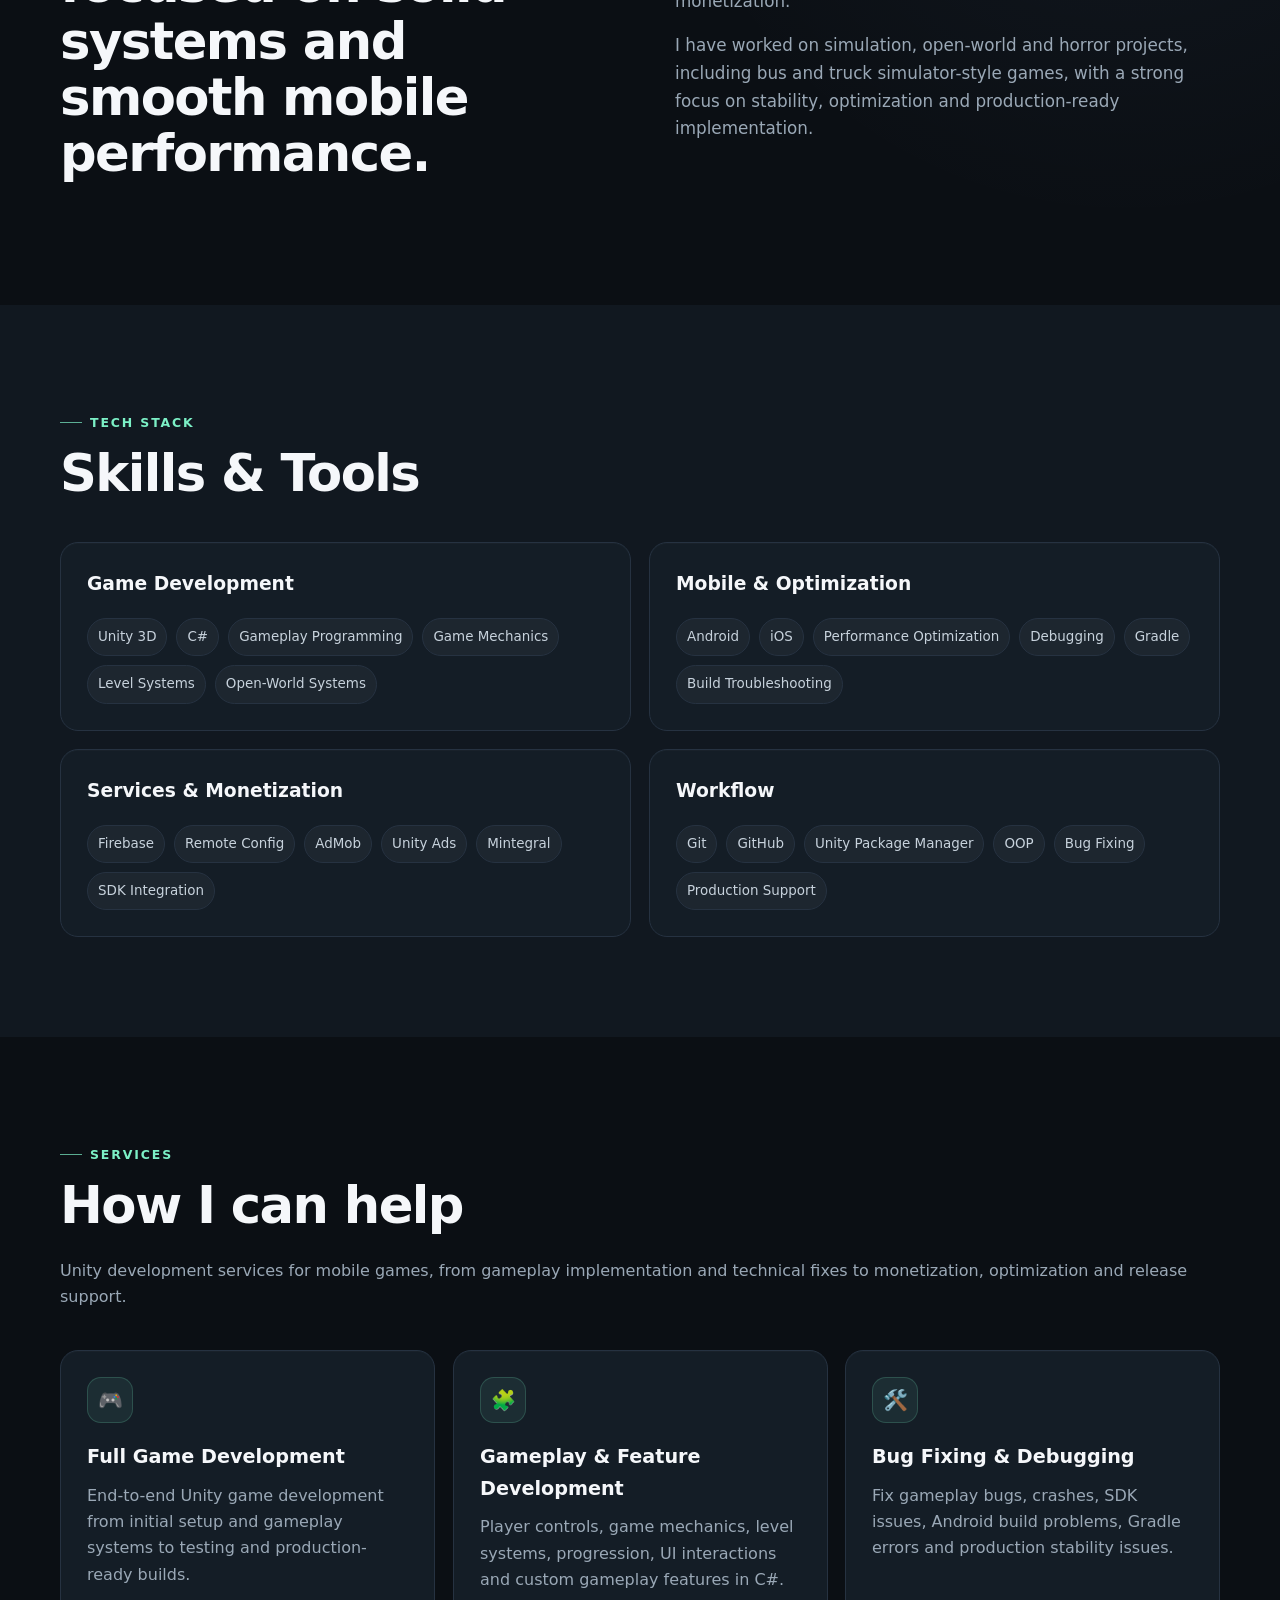
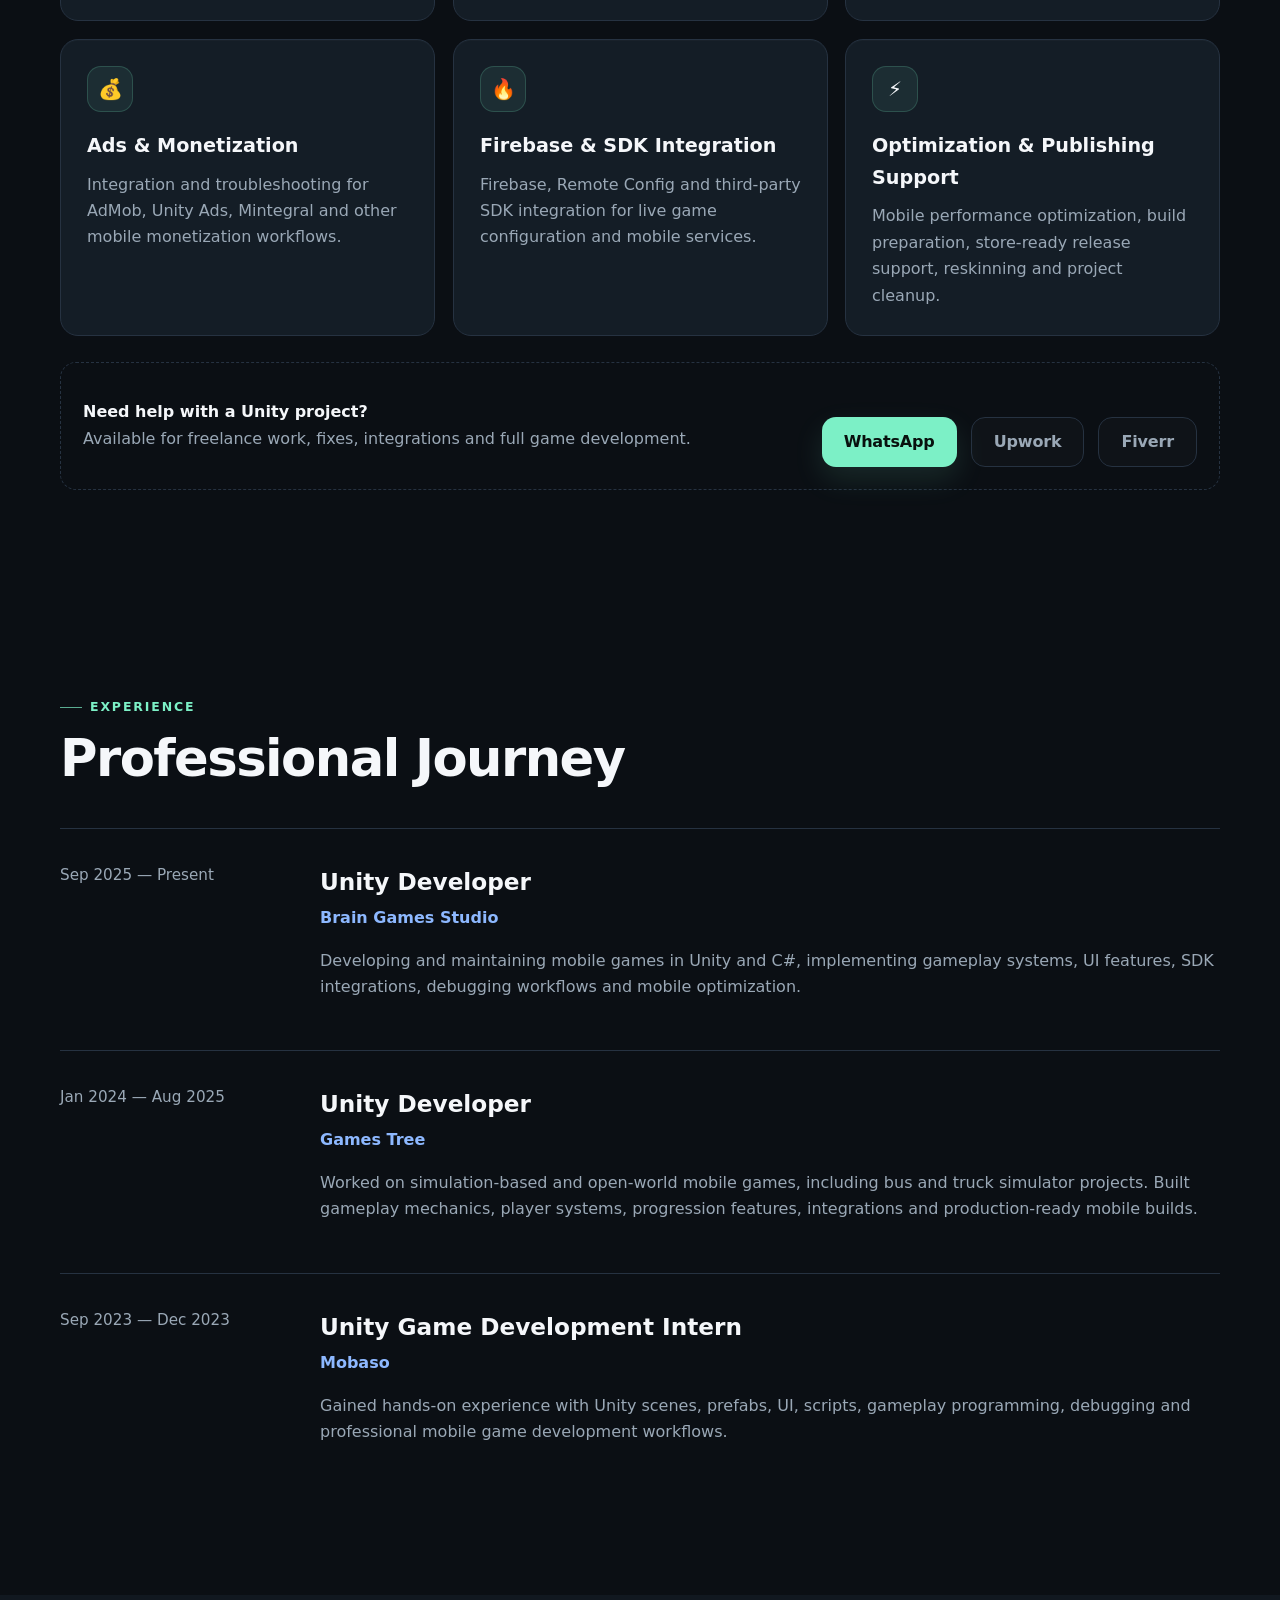
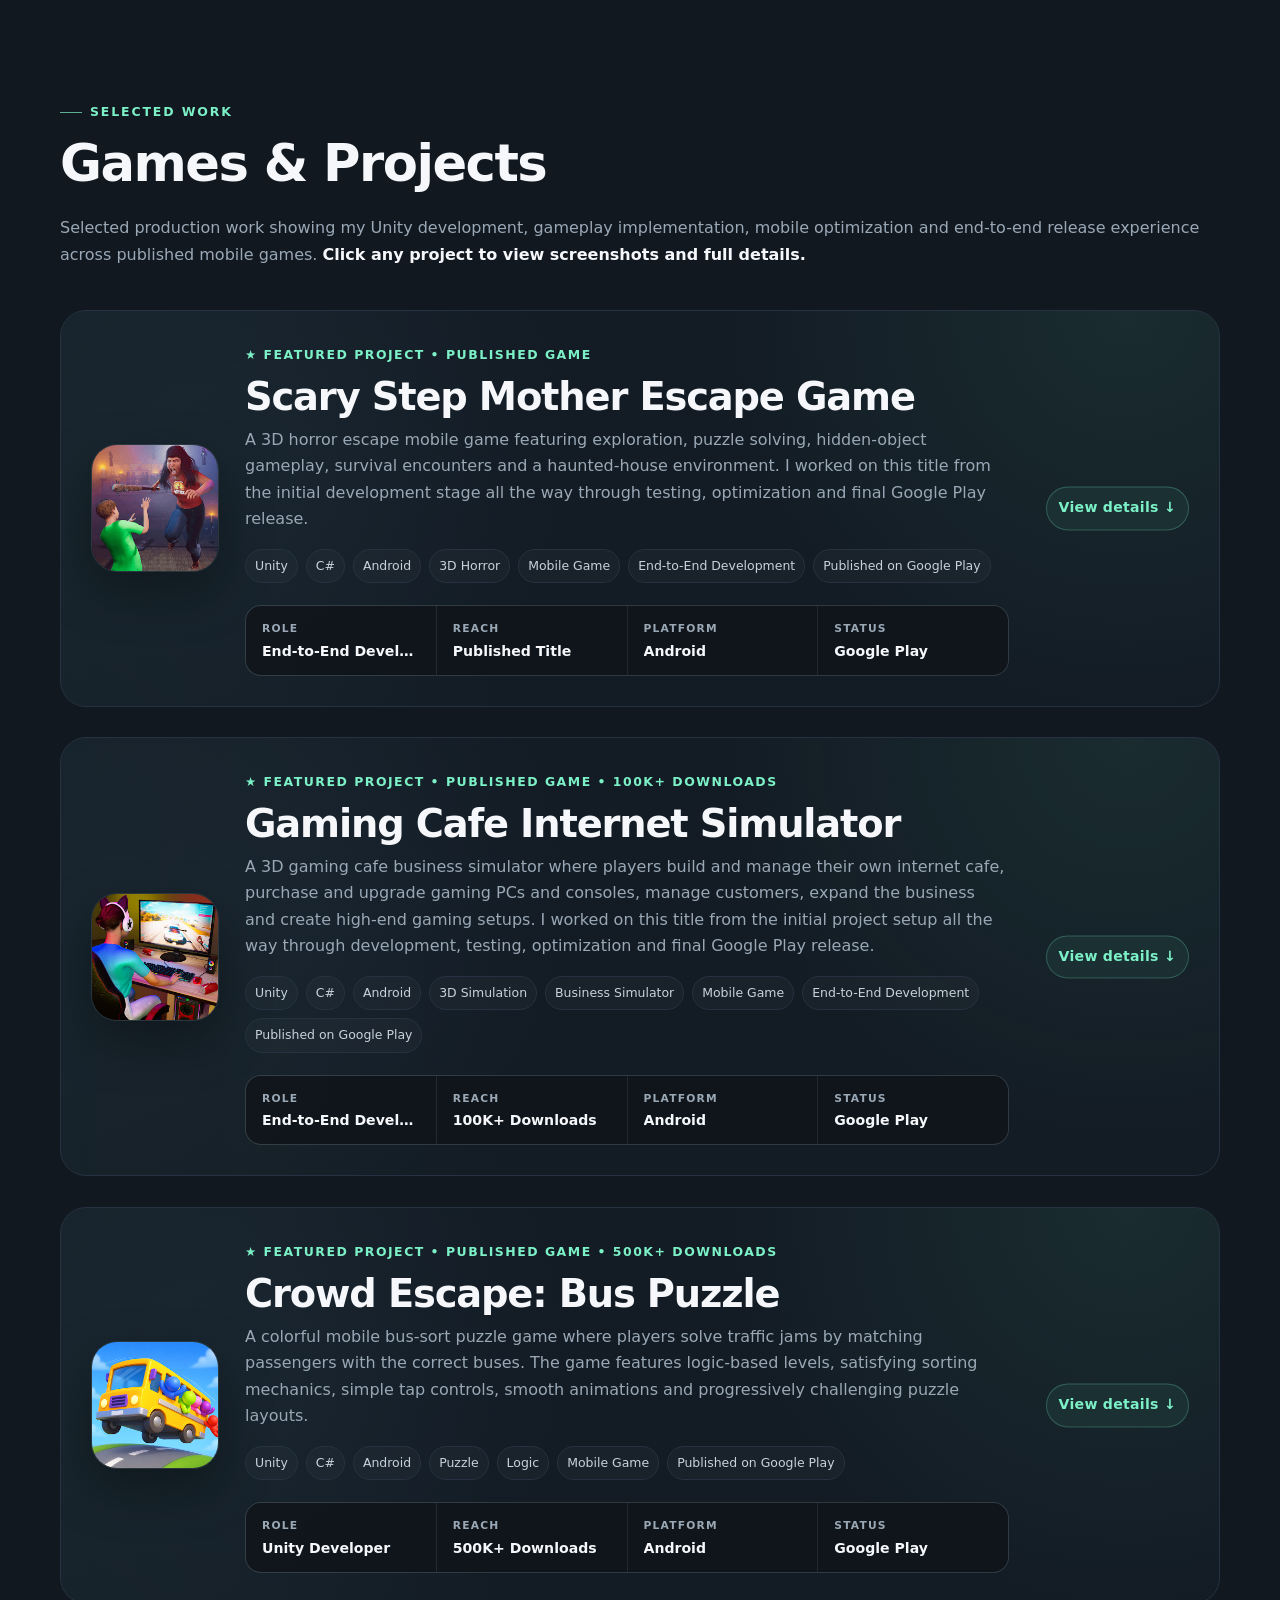
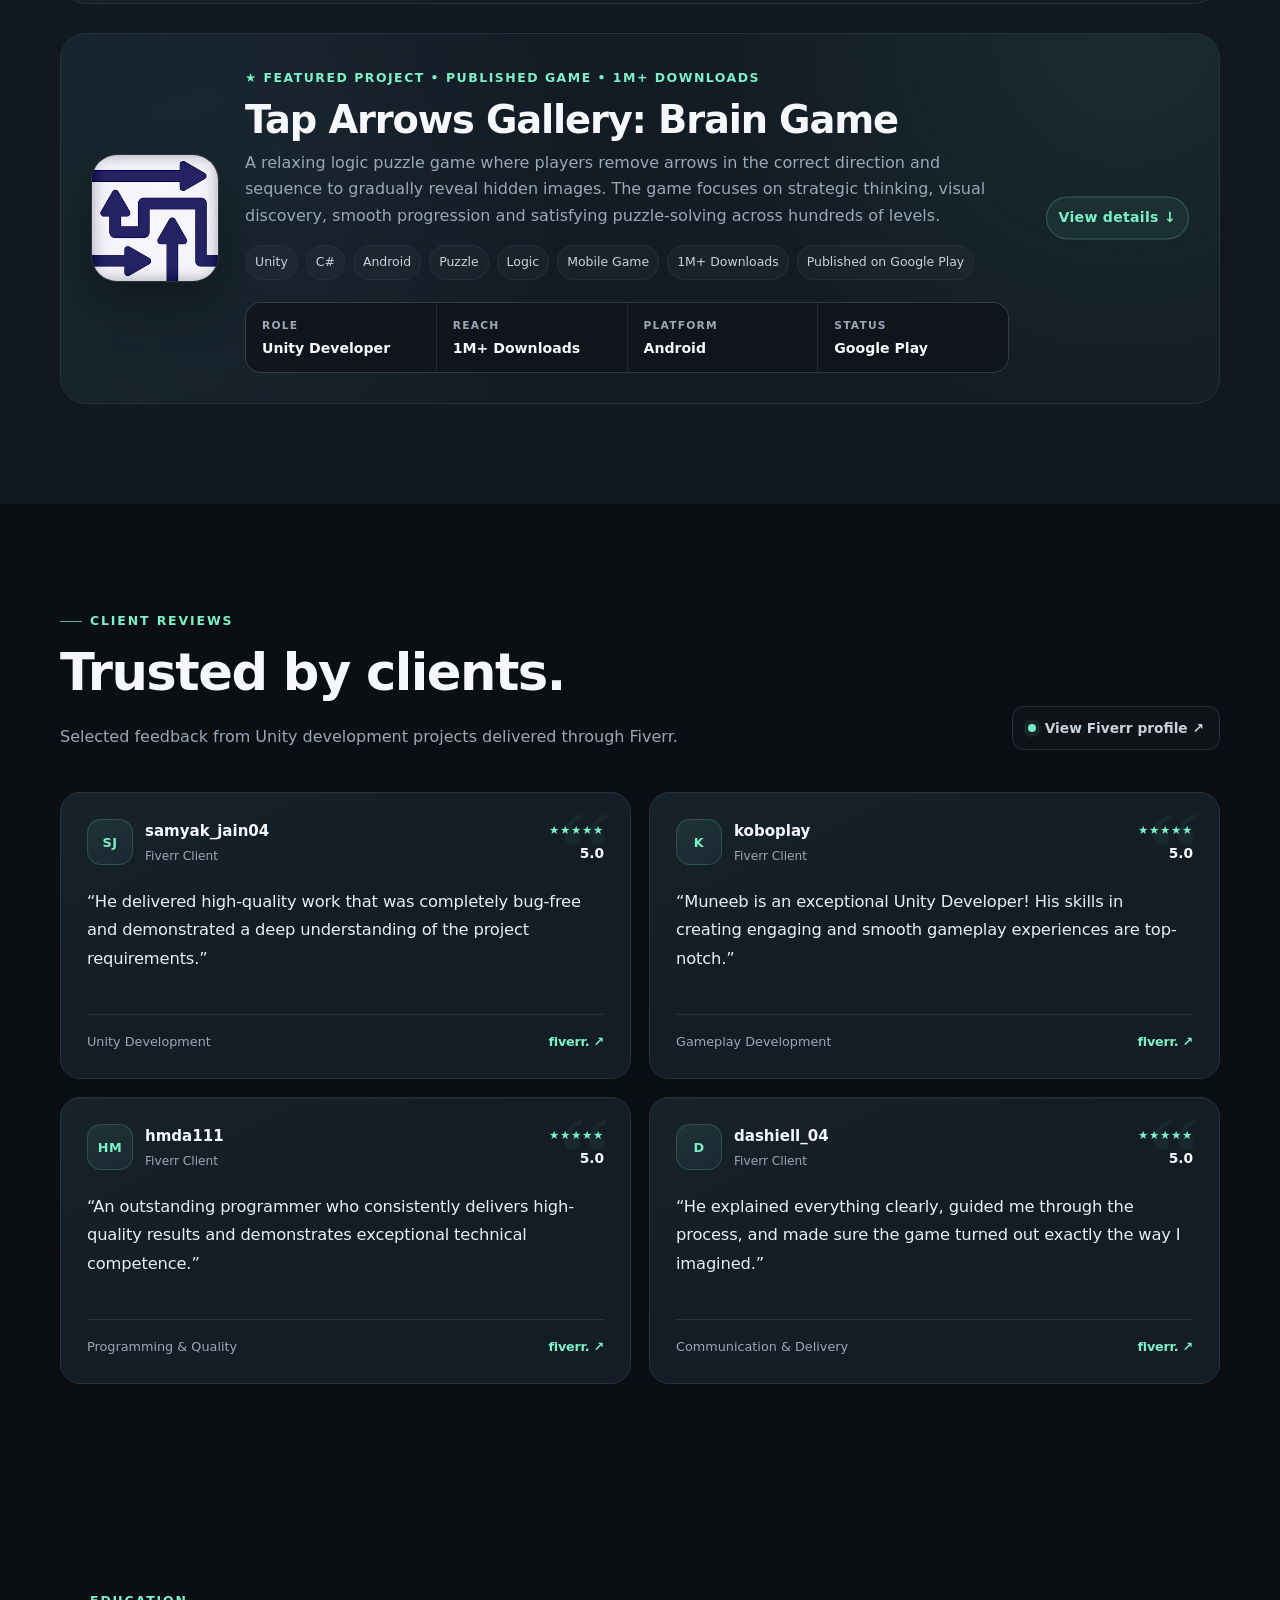
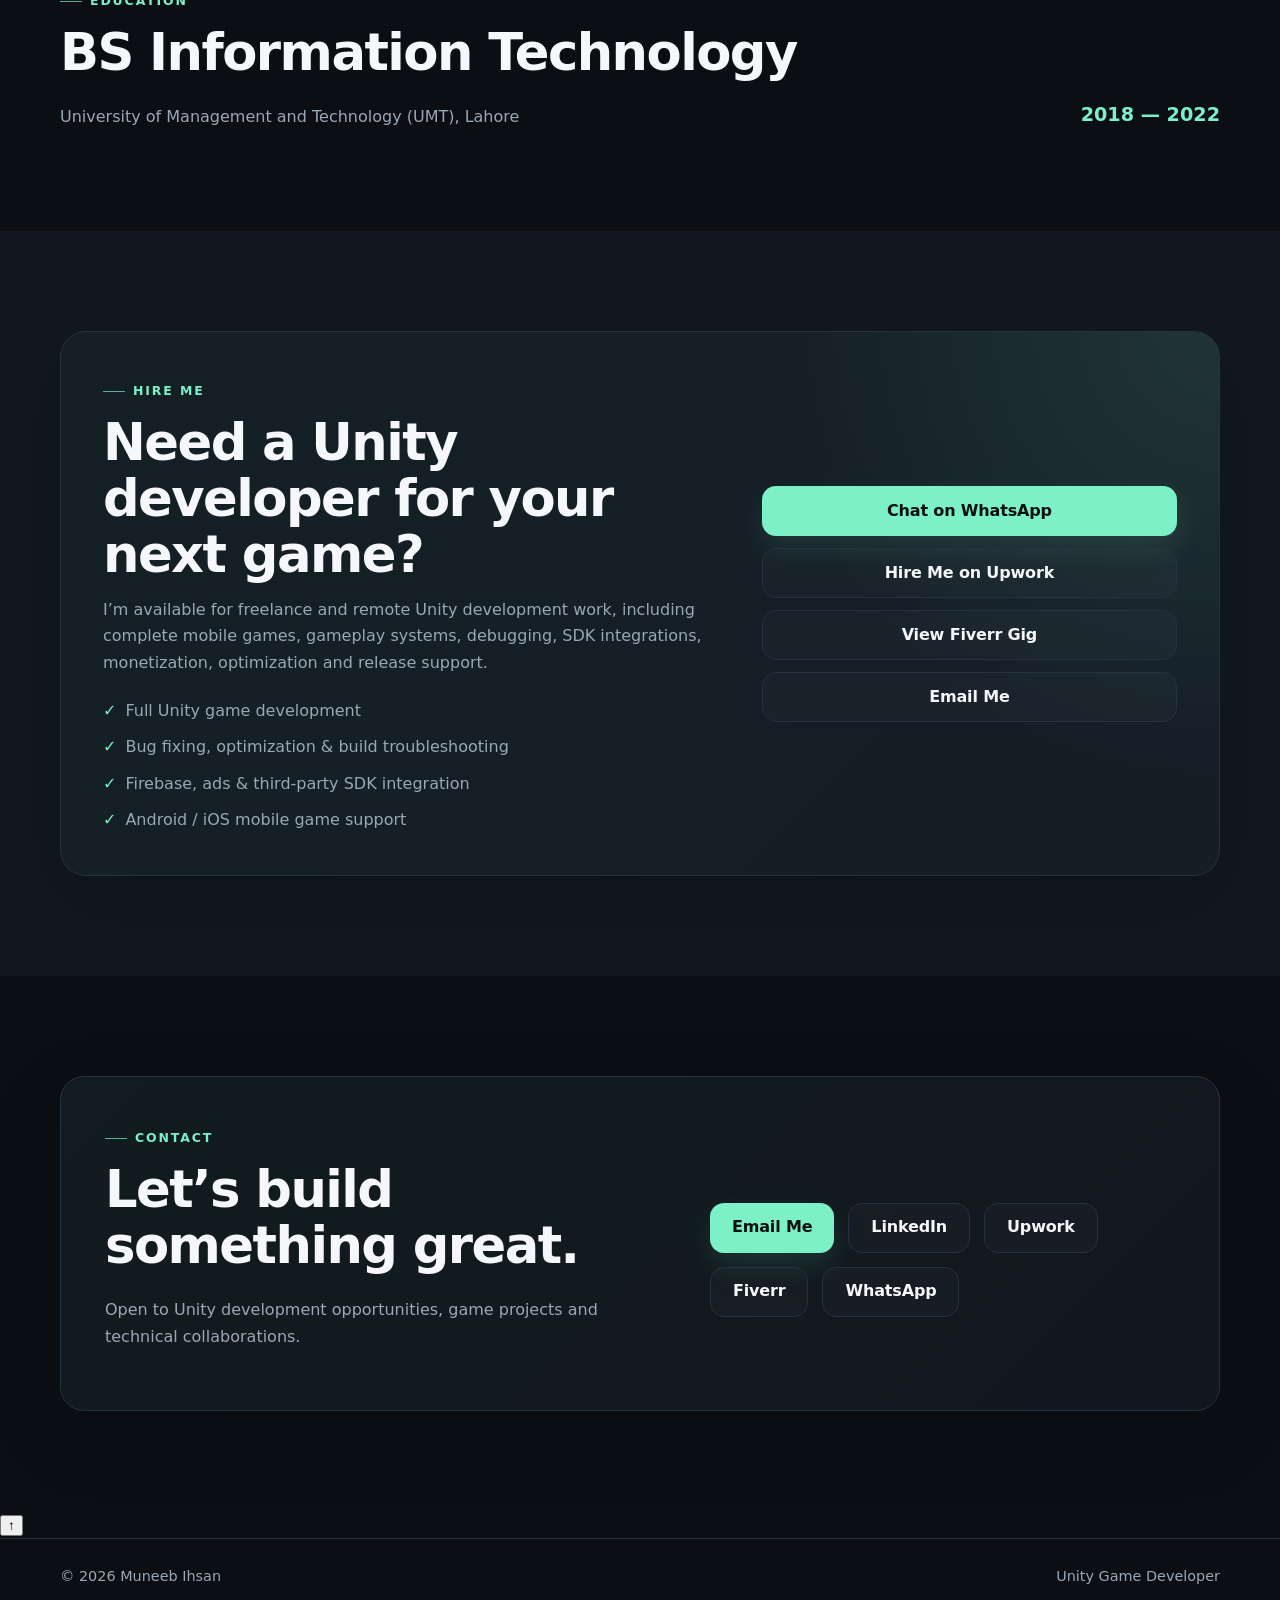
==== commit d3aadbe7: "Improve mobile navigation accessibility and controls" ====
--- a/index.html
+++ b/index.html
@@ -244,6 +244,141 @@
       font-size: .82rem;
     }
 
+    /* LIGHTBOX GALLERY */
+    .lightbox {
+      position: fixed;
+      inset: 0;
+      z-index: 2147483000;
+      display: grid;
+      place-items: center;
+      padding: 28px;
+      background: rgba(4,7,10,.88);
+      backdrop-filter: blur(18px);
+      opacity: 0;
+      visibility: hidden;
+      pointer-events: none;
+      transition: opacity .2s ease, visibility .2s ease;
+    }
+
+    .lightbox.open {
+      opacity: 1;
+      visibility: visible;
+      pointer-events: auto;
+    }
+
+    .lightbox-dialog {
+      position: relative;
+      width: min(1180px, 100%);
+      max-height: calc(100vh - 56px);
+      display: grid;
+      grid-template-rows: auto minmax(0,1fr) auto;
+      gap: 14px;
+    }
+
+    .lightbox-topbar,
+    .lightbox-footer {
+      display: flex;
+      align-items: center;
+      justify-content: space-between;
+      gap: 16px;
+      color: #dce5ed;
+    }
+
+    .lightbox-title {
+      min-width: 0;
+      overflow: hidden;
+      font-size: .92rem;
+      font-weight: 800;
+      text-overflow: ellipsis;
+      white-space: nowrap;
+    }
+
+    .lightbox-counter {
+      flex: 0 0 auto;
+      color: #9aa8b6;
+      font-size: .82rem;
+    }
+
+    .lightbox-stage {
+      position: relative;
+      min-height: 240px;
+      display: grid;
+      place-items: center;
+      overflow: hidden;
+      border: 1px solid rgba(255,255,255,.08);
+      border-radius: 22px;
+      background: #070a0e;
+      box-shadow: 0 30px 90px rgba(0,0,0,.45);
+    }
+
+    .lightbox-image {
+      display: block;
+      width: 100%;
+      max-width: 100%;
+      max-height: calc(100vh - 180px);
+      object-fit: contain;
+      user-select: none;
+      -webkit-user-drag: none;
+    }
+
+    .lightbox-close,
+    .lightbox-nav {
+      appearance: none;
+      border: 1px solid rgba(255,255,255,.12);
+      color: #f4f7f9;
+      background: rgba(10,14,18,.72);
+      backdrop-filter: blur(12px);
+      cursor: pointer;
+      transition: transform .2s ease, background .2s ease, border-color .2s ease;
+    }
+
+    .lightbox-close:hover,
+    .lightbox-nav:hover {
+      transform: translateY(-1px);
+      border-color: rgba(124,240,198,.35);
+      background: rgba(18,24,31,.92);
+    }
+
+    .lightbox-close {
+      width: 42px;
+      height: 42px;
+      display: grid;
+      place-items: center;
+      border-radius: 12px;
+      font-size: 1.3rem;
+      line-height: 1;
+    }
+
+    .lightbox-nav {
+      position: absolute;
+      top: 50%;
+      z-index: 2;
+      width: 48px;
+      height: 48px;
+      display: grid;
+      place-items: center;
+      border-radius: 50%;
+      transform: translateY(-50%);
+      font-size: 1.6rem;
+      line-height: 1;
+    }
+
+    .lightbox-nav:hover {
+      transform: translateY(-50%) scale(1.03);
+    }
+
+    .lightbox-prev { left: 16px; }
+    .lightbox-next { right: 16px; }
+
+    .lightbox-hint {
+      color: #7f8b96;
+      font-size: .76rem;
+    }
+
+    body.lightbox-open {
+      overflow: hidden;
+    }
+
     .reviews-section {
       overflow: hidden;
     }
@@ -1239,6 +1374,34 @@
       .services-grid,
       .impact-grid {
         grid-template-columns: 1fr;
+      }
+
+      .lightbox {
+        padding: 14px;
+      }
+
+      .lightbox-dialog {
+        max-height: calc(100vh - 28px);
+      }
+
+      .lightbox-stage {
+        border-radius: 16px;
+      }
+
+      .lightbox-image {
+        max-height: calc(100vh - 150px);
+      }
+
+      .lightbox-nav {
+        width: 44px;
+        height: 44px;
+      }
+
+      .lightbox-prev { left: 8px; }
+      .lightbox-next { right: 8px; }
+
+      .lightbox-hint {
+        display: none;
       }
 
       .reviews-heading {
@@ -1326,7 +1489,7 @@
         <a href="#contact">Contact</a>
       </nav>
 
-      <button class="menu-btn" id="menuBtn" aria-label="Toggle navigation">☰</button>
+      <button class="menu-btn" id="menuBtn" type="button" aria-label="Open navigation" aria-controls="mainNav" aria-expanded="false"><span aria-hidden="true">☰</span></button>
     </div>
   </header>
 
@@ -1391,7 +1554,7 @@
               class="hero-photo"
               src="assets/profile-hero.jpg"
               alt="Muneeb Ihsan"
-              fetchpriority="high"
+              fetchpriority="high" width="420" height="525" decoding="async"
             />
             <div class="photo-badge">Unity • C#</div>
           </div>
@@ -2455,6 +2618,10 @@
     </section>
   </main>
 
+  <button class="back-to-top" id="backToTop" type="button" aria-label="Back to top" title="Back to top">
+    <span aria-hidden="true">↑</span>
+  </button>
+
   <a
     class="whatsapp-float"
     href="https://wa.me/923364570926"
@@ -2465,6 +2632,27 @@
     <span class="whatsapp-tooltip">Chat on WhatsApp</span>
     <span aria-hidden="true">WA</span>
   </a>
+
+
+  <div class="lightbox" id="lightbox" aria-hidden="true">
+    <div class="lightbox-dialog" role="dialog" aria-modal="true" aria-label="Gameplay screenshot viewer">
+      <div class="lightbox-topbar">
+        <div class="lightbox-title" id="lightboxTitle">Gameplay Screenshot</div>
+        <button class="lightbox-close" id="lightboxClose" type="button" aria-label="Close screenshot viewer">×</button>
+      </div>
+
+      <div class="lightbox-stage" id="lightboxStage">
+        <button class="lightbox-nav lightbox-prev" id="lightboxPrev" type="button" aria-label="Previous screenshot">‹</button>
+        <img class="lightbox-image" id="lightboxImage" src="" alt="" />
+        <button class="lightbox-nav lightbox-next" id="lightboxNext" type="button" aria-label="Next screenshot">›</button>
+      </div>
+
+      <div class="lightbox-footer">
+        <span class="lightbox-hint">Use ← → keys to navigate • Esc to close</span>
+        <span class="lightbox-counter" id="lightboxCounter">1 / 1</span>
+      </div>
+    </div>
+  </div>
 
   <footer>
     <div class="container footer-wrap">
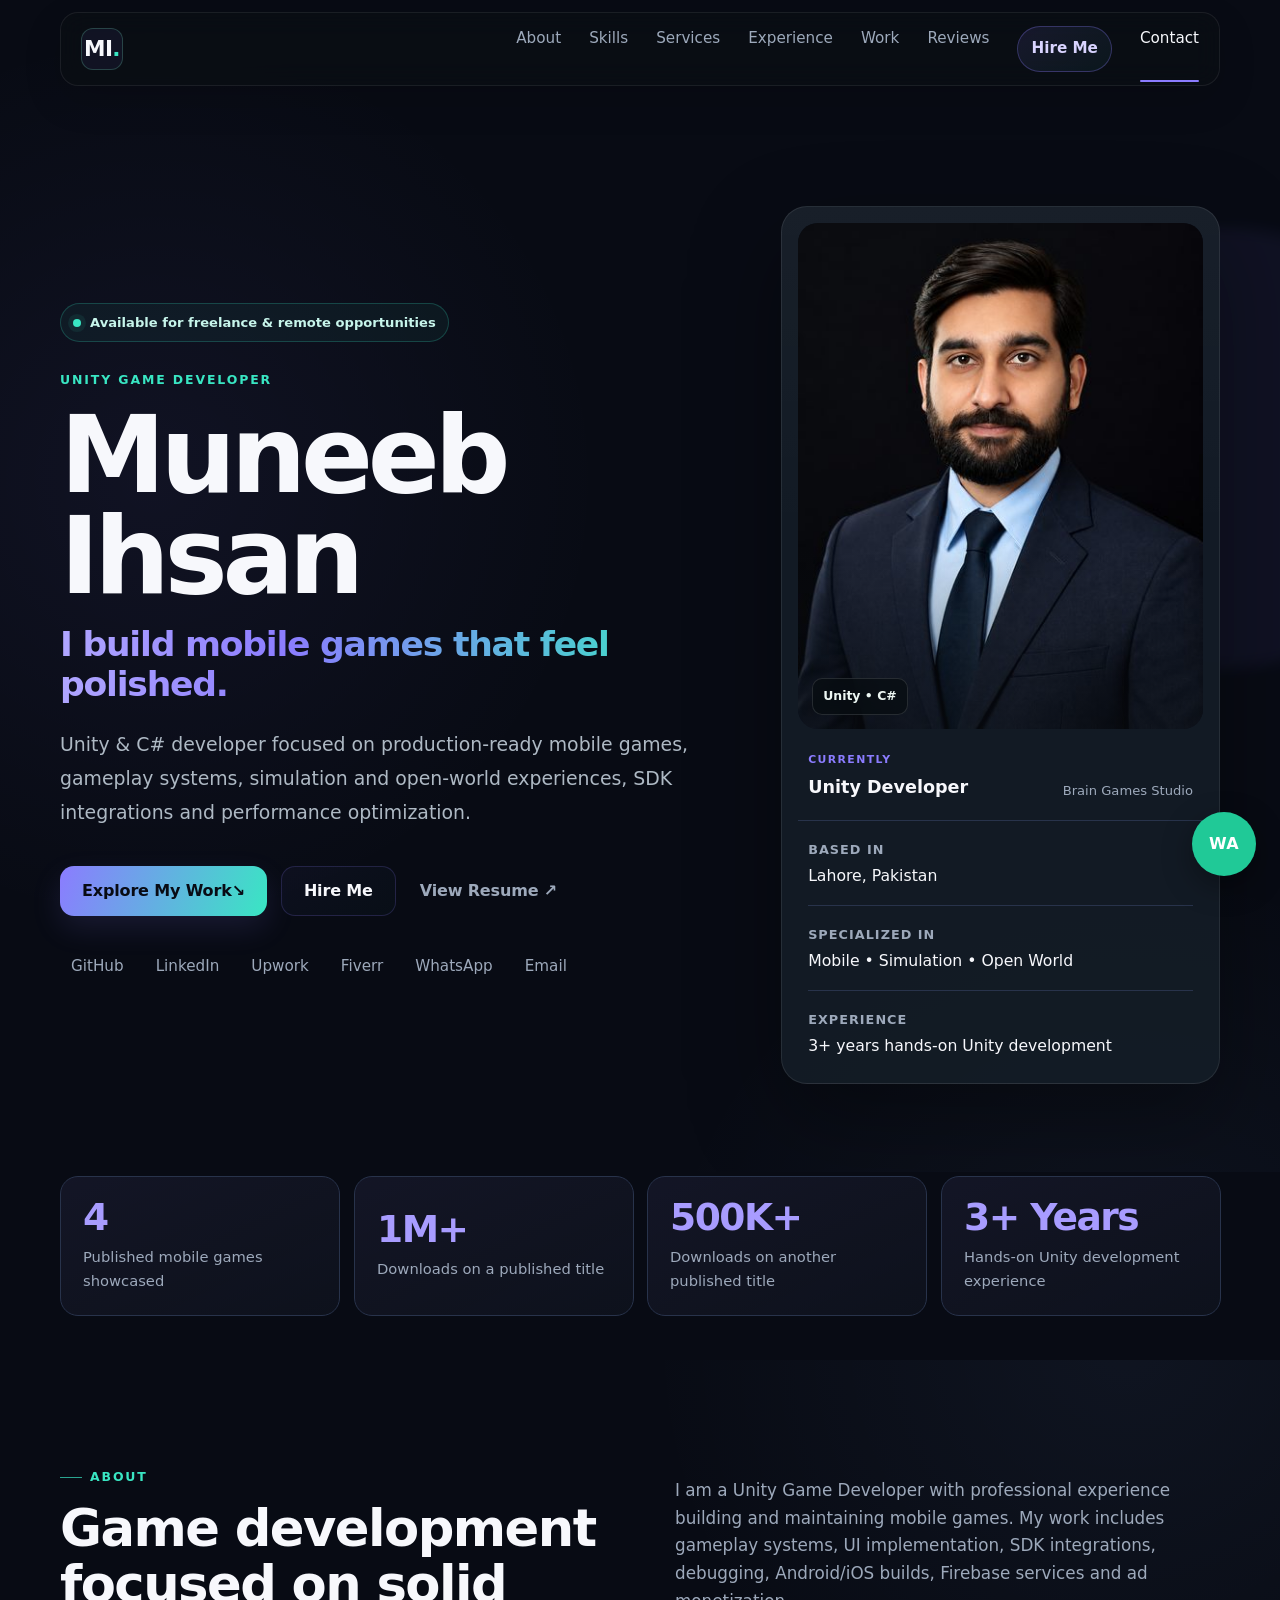
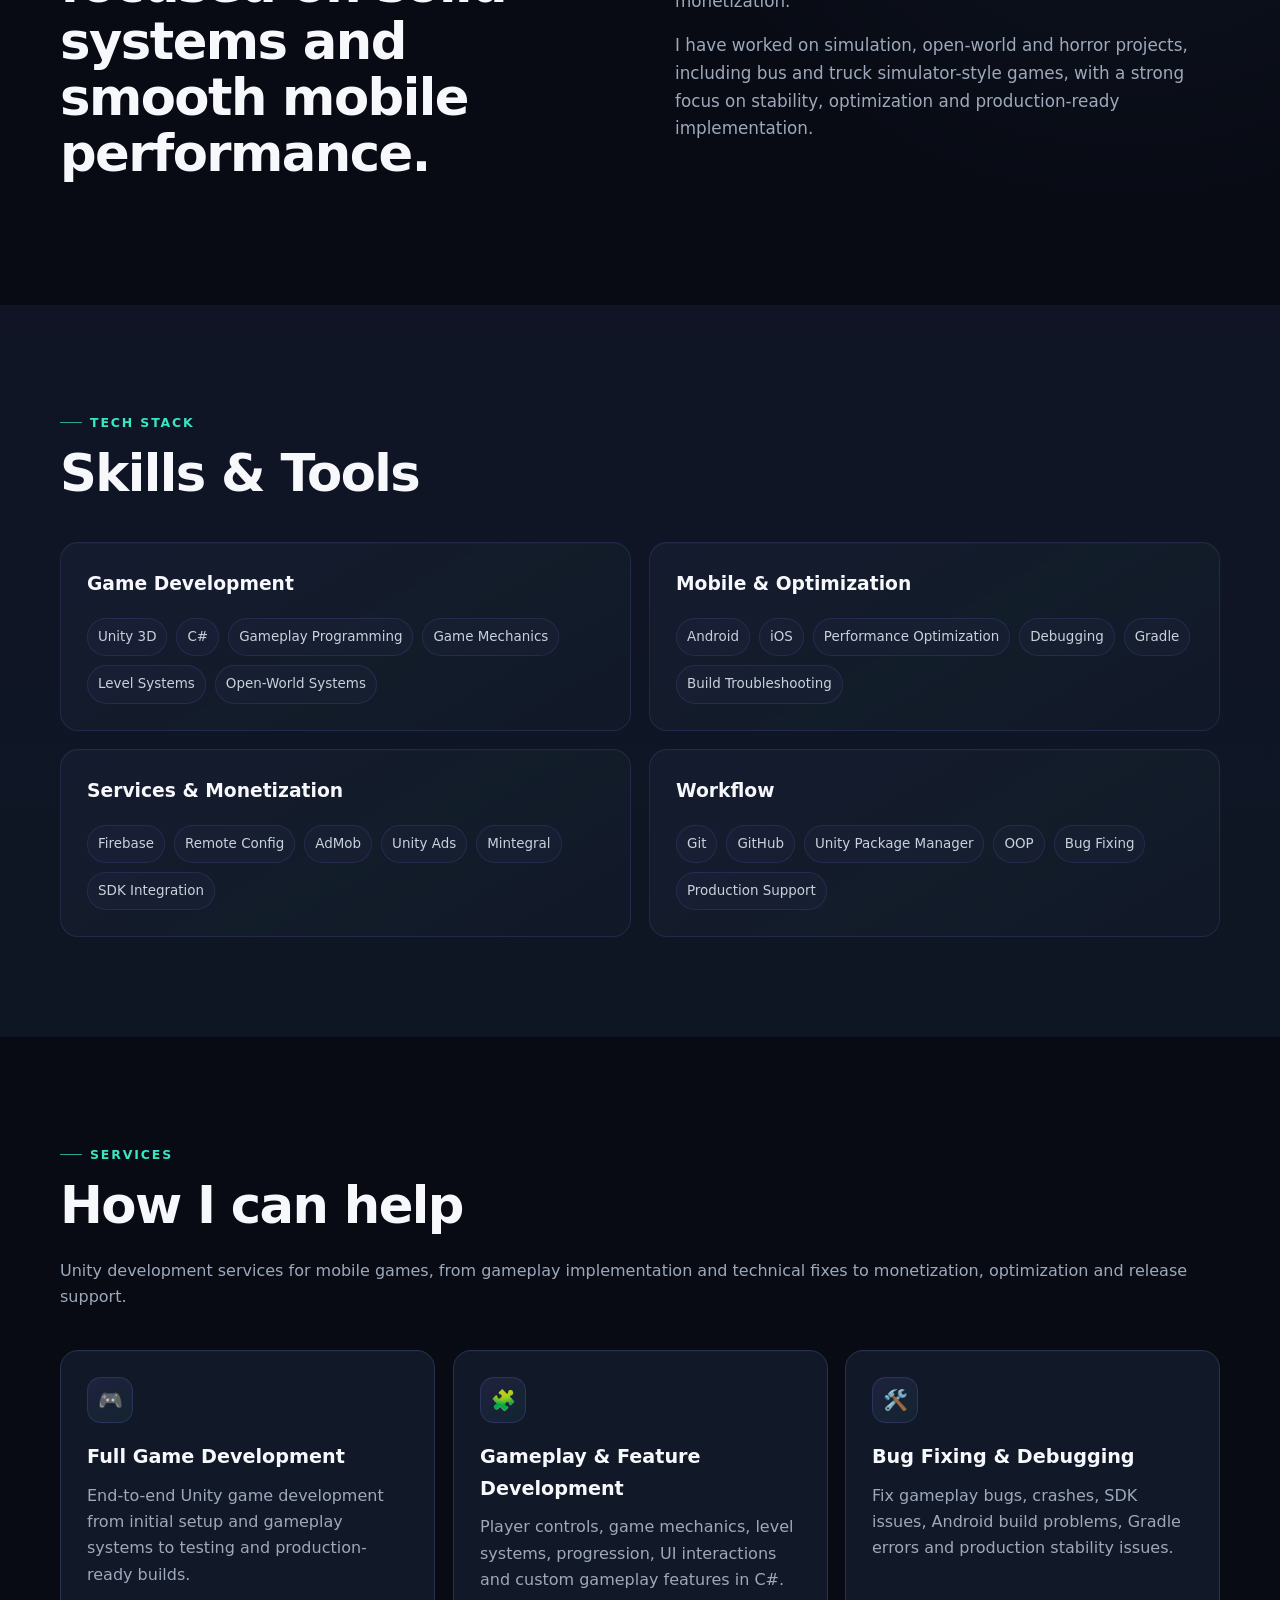
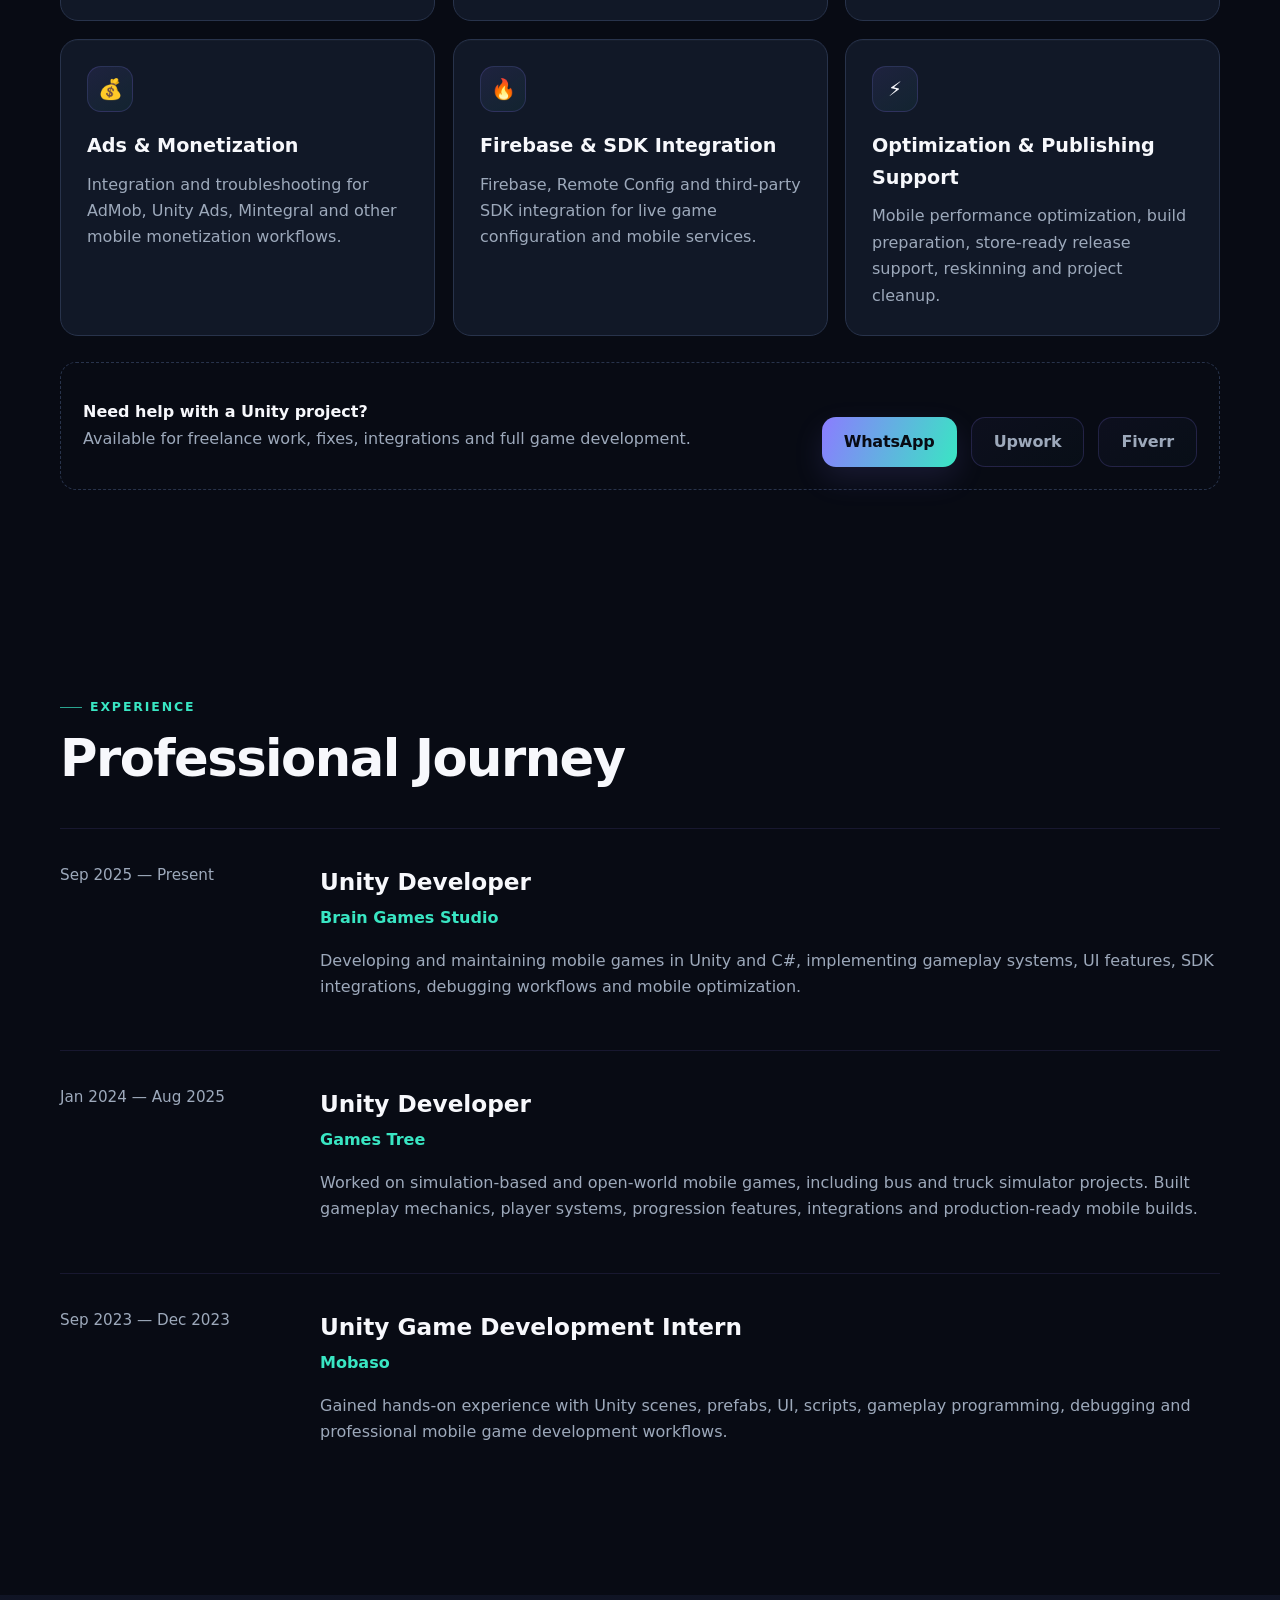
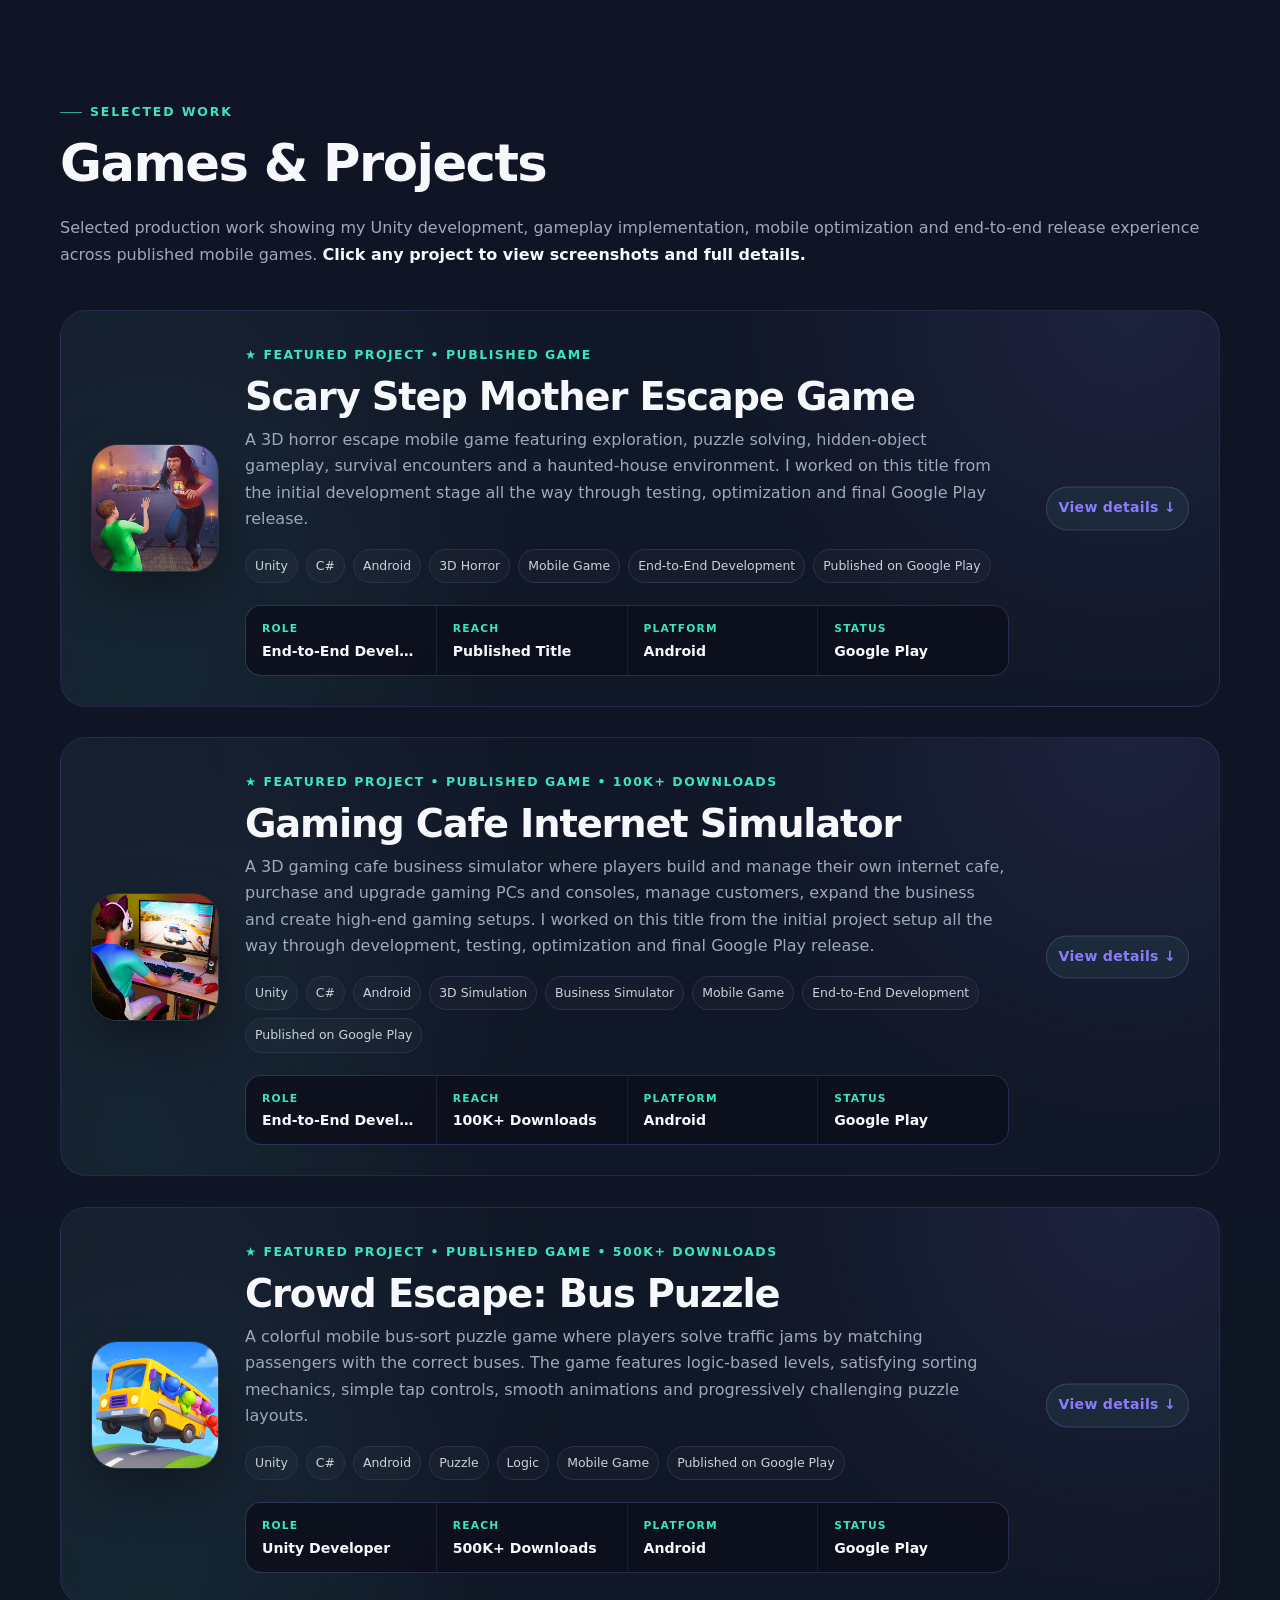
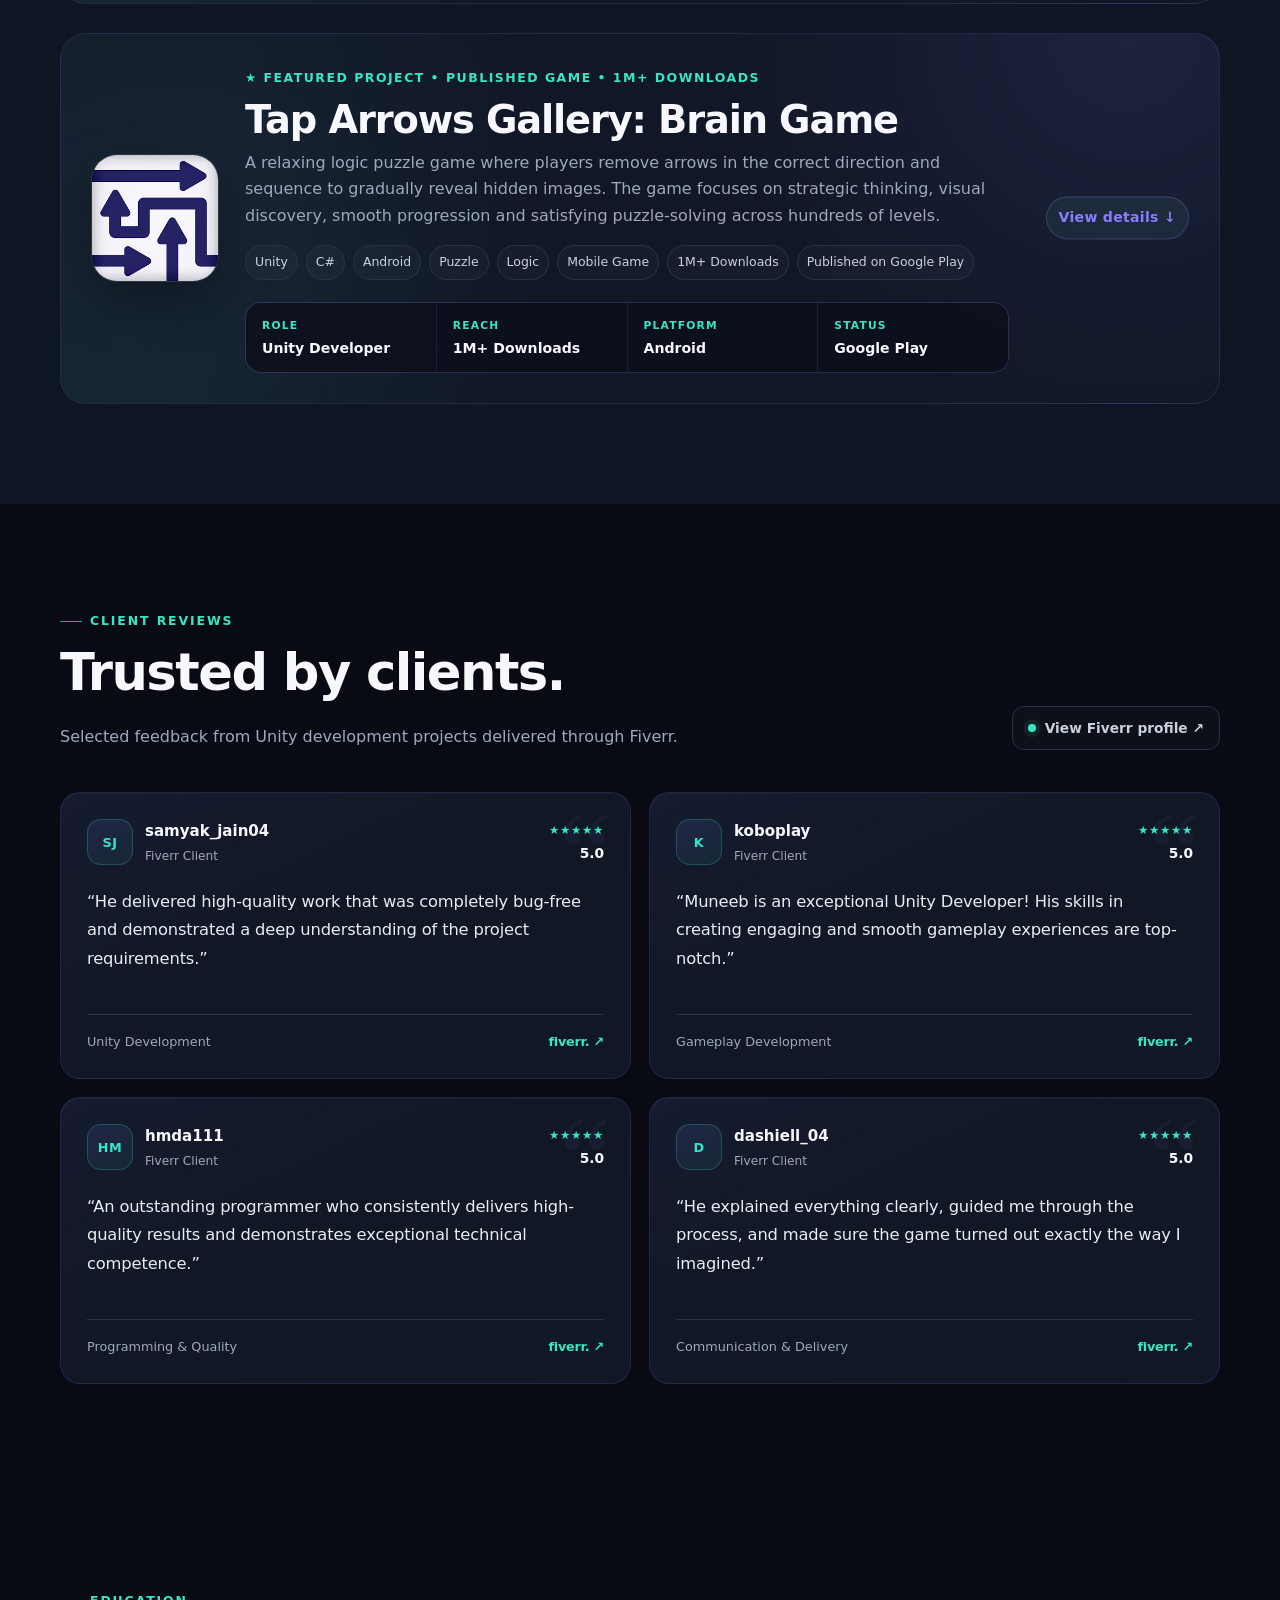
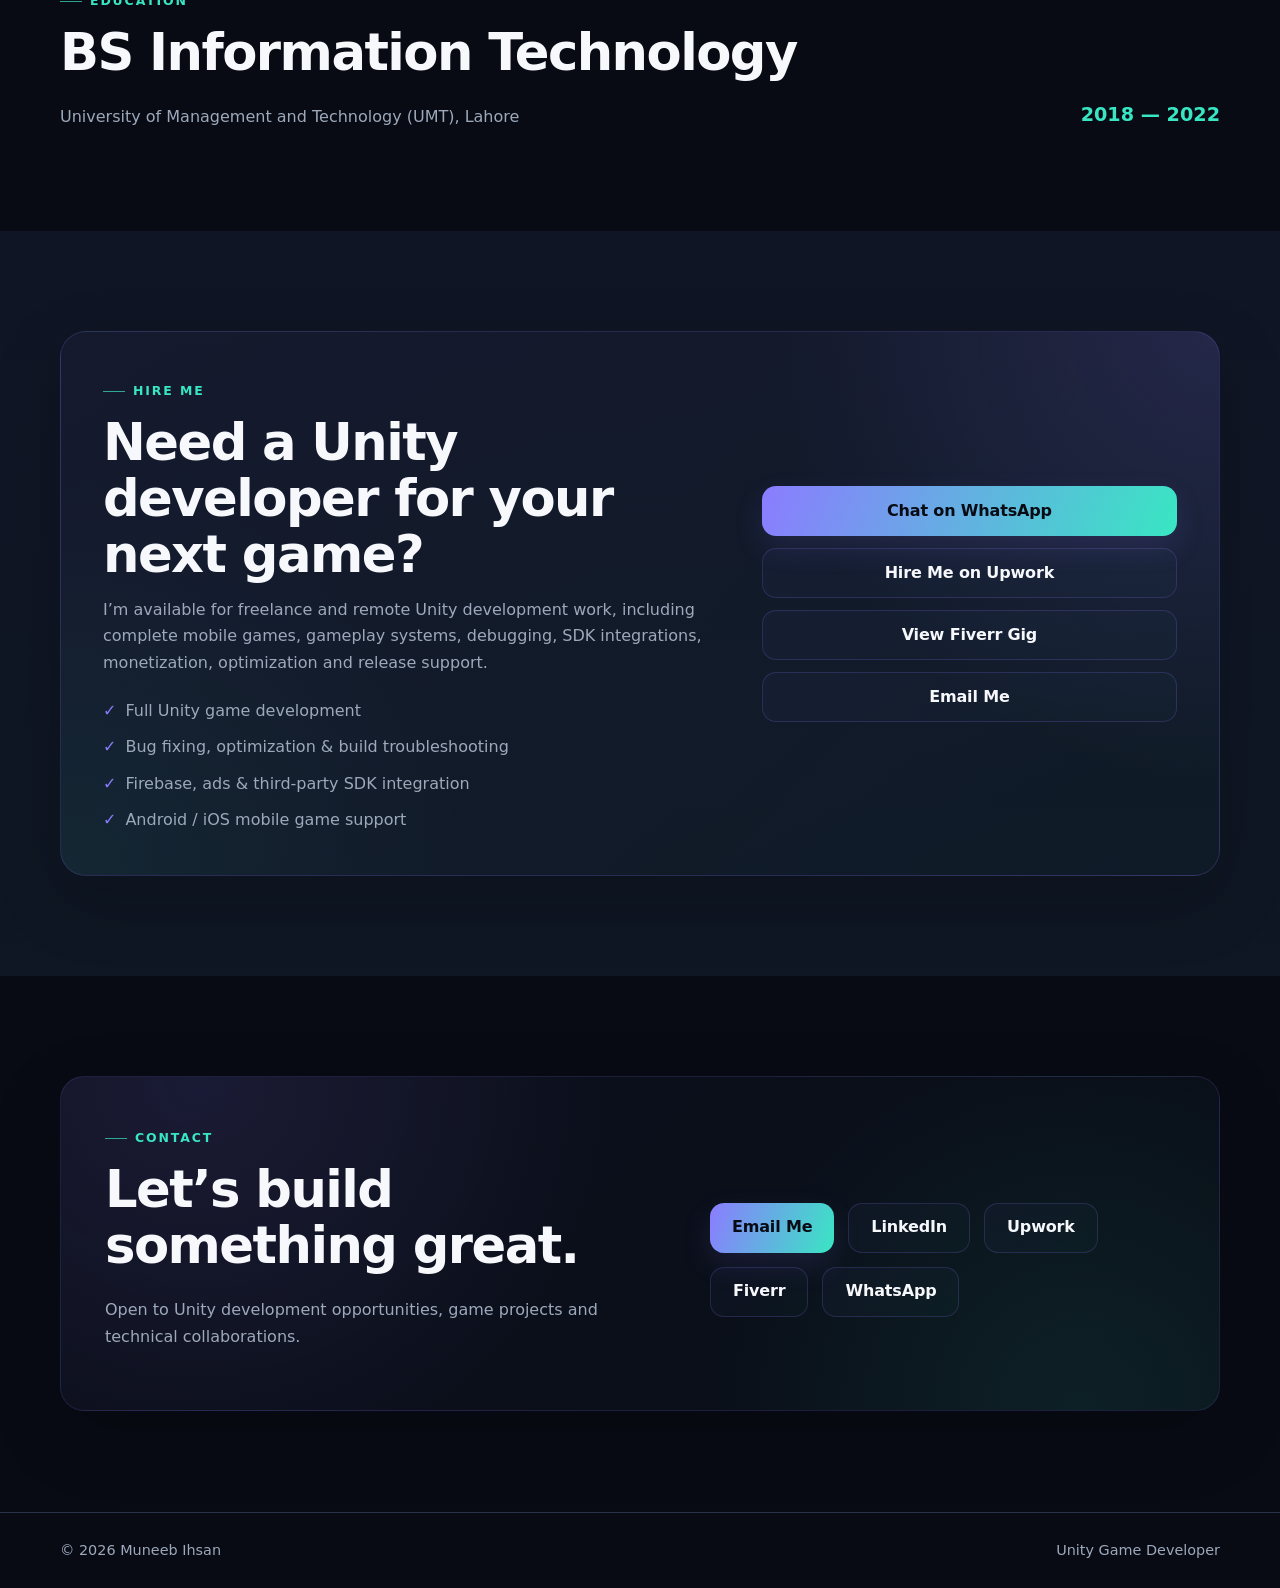
==== commit aa560d76: "Sync portfolio sections with Midnight Aurora theme" ====
--- a/index.html
+++ b/index.html
@@ -6,7 +6,7 @@
   <meta name="description" content="Muneeb Ihsan is a Unity Game Developer specializing in mobile games, simulation, open-world gameplay, C#, Firebase, monetization, optimization and production-ready releases." />
   <meta name="robots" content="index, follow" />
   <meta name="author" content="Muneeb Ihsan" />
-  <meta name="theme-color" content="#0b0f14" />
+  <meta name="theme-color" content="#080b14" />
 
   <link rel="canonical" href="https://muneebihsan.github.io/" />
   <link rel="icon" type="image/jpeg" href="assets/profile.jpg" />
@@ -41,7 +41,7 @@
       border: 1px solid var(--line);
       border-radius: 26px;
       background:
-        radial-gradient(circle at top right, rgba(124,240,198,.08), transparent 32%),
+        radial-gradient(circle at top right, rgba(139,124,255,.09), transparent 32%),
         var(--card);
     }
 
@@ -76,7 +76,7 @@
       font-weight: 800;
       letter-spacing: .02em;
       padding: 9px 12px;
-      border: 1px solid rgba(124,240,198,.25);
+      border: 1px solid rgba(139,124,255,.28);
       border-radius: 999px;
       background: rgba(124,240,198,.06);
       white-space: nowrap;
@@ -222,7 +222,7 @@
       overflow: hidden;
       border-radius: 14px;
       border: 1px solid var(--line);
-      background: #080b0f;
+      background: #060914;
     }
 
     .game-gallery img {
@@ -335,7 +335,7 @@
     .lightbox-close:hover,
     .lightbox-nav:hover {
       transform: translateY(-1px);
-      border-color: rgba(124,240,198,.35);
+      border-color: rgba(57,230,195,.36);
       background: rgba(18,24,31,.92);
     }
 
@@ -413,7 +413,7 @@
 
     .reviews-platform-link:hover {
       transform: translateY(-2px);
-      border-color: rgba(124,240,198,.3);
+      border-color: rgba(57,230,195,.32);
       background: rgba(124,240,198,.04);
     }
 
@@ -422,7 +422,7 @@
       height: 8px;
       border-radius: 50%;
       background: var(--accent);
-      box-shadow: 0 0 0 5px rgba(124,240,198,.08);
+      box-shadow: 0 0 0 5px rgba(139,124,255,.09);
     }
 
     .testimonials-grid {
@@ -439,7 +439,7 @@
       border: 1px solid var(--line);
       border-radius: 20px;
       background:
-        linear-gradient(155deg, rgba(124,240,198,.025), transparent 42%),
+        linear-gradient(155deg, rgba(139,124,255,.03), transparent 42%),
         var(--card);
     }
 
@@ -448,7 +448,7 @@
       position: absolute;
       top: 2px;
       right: 18px;
-      color: rgba(124,240,198,.055);
+      color: rgba(139,124,255,.065);
       font-family: Georgia, serif;
       font-size: 7.5rem;
       line-height: 1;
@@ -474,7 +474,7 @@
       border-radius: 14px;
       color: var(--accent);
       background:
-        linear-gradient(145deg, rgba(124,240,198,.09), rgba(141,184,255,.05));
+        linear-gradient(145deg, rgba(124,240,198,.09), rgba(57,230,195,.04));
       font-size: .8rem;
       font-weight: 900;
       letter-spacing: .04em;
@@ -571,7 +571,7 @@
 
     .service-card:hover {
       transform: translateY(-4px);
-      border-color: rgba(124,240,198,.35);
+      border-color: rgba(57,230,195,.36);
       background: rgba(255,255,255,.035);
     }
 
@@ -583,7 +583,7 @@
       place-items: center;
       margin-bottom: 18px;
       font-size: 1.25rem;
-      background: rgba(124,240,198,.08);
+      background: rgba(139,124,255,.09);
       border: 1px solid rgba(124,240,198,.18);
     }
 
@@ -628,7 +628,7 @@
       padding: 22px;
       border: 1px solid var(--line);
       border-radius: 18px;
-      background: linear-gradient(145deg, rgba(124,240,198,.045), rgba(141,184,255,.025));
+      background: linear-gradient(145deg, rgba(139,124,255,.05), rgba(57,230,195,.025));
     }
 
     .impact-number {
@@ -655,8 +655,8 @@
       border: 1px solid var(--line);
       border-radius: 26px;
       background:
-        radial-gradient(circle at top right, rgba(124,240,198,.11), transparent 35%),
-        linear-gradient(135deg, rgba(124,240,198,.035), rgba(141,184,255,.035));
+        radial-gradient(circle at top right, rgba(139,124,255,.12), transparent 35%),
+        linear-gradient(135deg, rgba(139,124,255,.04), rgba(57,230,195,.035));
     }
 
     .hire-card h2 {
@@ -699,8 +699,8 @@
       margin-top: 12px;
       padding: 7px 10px;
       border-radius: 999px;
-      background: rgba(141,184,255,.08);
-      border: 1px solid rgba(141,184,255,.2);
+      background: rgba(57,230,195,.07);
+      border: 1px solid rgba(57,230,195,.2);
       color: var(--accent-2);
       font-size: .8rem;
       font-weight: 800;
@@ -779,7 +779,7 @@
 
     .contribution-box {
       background:
-        linear-gradient(160deg, rgba(124,240,198,.025), transparent 48%),
+        linear-gradient(160deg, rgba(139,124,255,.03), transparent 48%),
         rgba(255,255,255,.018);
     }
 
@@ -793,7 +793,7 @@
       border-radius: 50%;
       display: grid;
       place-items: center;
-      background: #25D366;
+      background: #20c997;
       color: #fff;
       box-shadow: 0 14px 35px rgba(0,0,0,.28);
       transition: transform .2s ease, box-shadow .2s ease;
@@ -834,7 +834,7 @@
     }
 
     @keyframes whatsappPulse {
-      0%, 100% { box-shadow: 0 0 0 0 rgba(37,211,102,.34), 0 14px 35px rgba(0,0,0,.28); }
+      0%, 100% { box-shadow: 0 0 0 0 rgba(57,230,195,.28), 0 14px 35px rgba(0,0,0,.28); }
       50% { box-shadow: 0 0 0 12px rgba(37,211,102,0), 0 14px 35px rgba(0,0,0,.28); }
     }
 
@@ -870,7 +870,7 @@
 
     .nav a[href="#hire"] {
       padding: 9px 13px;
-      border: 1px solid rgba(124,240,198,.24);
+      border: 1px solid rgba(139,124,255,.26);
       border-radius: 999px;
       background: rgba(124,240,198,.06);
       color: var(--accent);
@@ -898,12 +898,12 @@
     .impact-card:hover,
     .testimonial-card:hover {
       transform: translateY(-3px);
-      border-color: rgba(124,240,198,.24);
+      border-color: rgba(139,124,255,.26);
       box-shadow: 0 18px 50px rgba(0,0,0,.16);
     }
 
     .featured-project.open {
-      border-color: rgba(124,240,198,.25);
+      border-color: rgba(139,124,255,.28);
       box-shadow: 0 20px 60px rgba(0,0,0,.18);
     }
 
@@ -951,7 +951,7 @@
     /* PREMIUM POLISH V2 */
     body {
       background:
-        radial-gradient(circle at 12% 5%, rgba(124,240,198,.055), transparent 28rem),
+        radial-gradient(circle at 12% 5%, rgba(139,124,255,.065), transparent 28rem),
         radial-gradient(circle at 88% 14%, rgba(141,184,255,.055), transparent 30rem),
         var(--bg);
     }
@@ -993,7 +993,7 @@
       height: 42px;
       border: 1px solid rgba(124,240,198,.22);
       border-radius: 12px;
-      background: rgba(124,240,198,.055);
+      background: rgba(139,124,255,.065);
       letter-spacing: -.03em;
     }
 
@@ -1013,7 +1013,7 @@
       right: -170px;
       top: 14%;
       border-radius: 50%;
-      background: rgba(124,240,198,.055);
+      background: rgba(139,124,255,.065);
       filter: blur(8px);
       pointer-events: none;
     }
@@ -1037,7 +1037,7 @@
       border: 1px solid rgba(124,240,198,.17);
       border-radius: 999px;
       color: #c7ddd5;
-      background: rgba(124,240,198,.045);
+      background: rgba(139,124,255,.05);
       font-size: .82rem;
       font-weight: 700;
     }
@@ -1047,7 +1047,7 @@
       height: 8px;
       border-radius: 50%;
       background: var(--accent);
-      box-shadow: 0 0 0 5px rgba(124,240,198,.08);
+      box-shadow: 0 0 0 5px rgba(139,124,255,.09);
     }
 
     .hero h1 {
@@ -1088,7 +1088,7 @@
     }
 
     .btn.primary {
-      box-shadow: 0 12px 30px rgba(124,240,198,.12);
+      box-shadow: 0 12px 30px rgba(139,124,255,.13);
     }
 
     .btn.primary:hover {
@@ -1138,7 +1138,7 @@
       overflow: hidden;
       aspect-ratio: 4 / 5;
       border-radius: 20px;
-      background: #0c1117;
+      background: #0a0f1b;
     }
 
     .hero-photo {
@@ -1221,7 +1221,7 @@
       flex-direction: column;
       justify-content: center;
       background:
-        linear-gradient(155deg, rgba(124,240,198,.055), rgba(141,184,255,.022)),
+        linear-gradient(155deg, rgba(139,124,255,.065), rgba(141,184,255,.022)),
         rgba(255,255,255,.012);
     }
 
@@ -1329,6 +1329,103 @@
       .hero-photo-wrap {
         aspect-ratio: 1 / 1.05;
       }
+    }
+
+    /* AURORA THEME OVERRIDES */
+    .hero-role {
+      background: linear-gradient(90deg, #b0a6ff 0%, #8b7cff 36%, #39e6c3 100%);
+      -webkit-background-clip: text;
+      background-clip: text;
+    }
+
+    .project-label,
+    .testimonial-stars,
+    .testimonial-platform,
+    .reviews-platform-dot,
+    .project-stat-label {
+      color: var(--accent-2);
+    }
+
+    .featured-project {
+      border-color: rgba(139,124,255,.16);
+      background:
+        radial-gradient(circle at 92% 0%, rgba(139,124,255,.11), transparent 25rem),
+        radial-gradient(circle at 8% 100%, rgba(57,230,195,.045), transparent 22rem),
+        rgba(17,24,39,.94);
+    }
+
+    .featured-project:hover,
+    .impact-card:hover,
+    .testimonial-card:hover {
+      border-color: rgba(57,230,195,.24);
+      box-shadow:
+        0 18px 50px rgba(0,0,0,.18),
+        0 0 0 1px rgba(139,124,255,.04);
+    }
+
+    .featured-project.open {
+      border-color: rgba(139,124,255,.3);
+      box-shadow:
+        0 22px 65px rgba(0,0,0,.22),
+        0 0 44px rgba(139,124,255,.05);
+    }
+
+    .project-stat-grid {
+      border-color: rgba(139,124,255,.13);
+      background: rgba(139,124,255,.08);
+    }
+
+    .project-stat {
+      background: rgba(8,11,20,.76);
+    }
+
+    .testimonial-card {
+      border-color: rgba(139,124,255,.14);
+      background:
+        linear-gradient(155deg, rgba(139,124,255,.05), transparent 42%),
+        rgba(17,24,39,.96);
+    }
+
+    .client-avatar {
+      border-color: rgba(57,230,195,.22);
+      color: var(--accent-2);
+      background:
+        linear-gradient(145deg, rgba(139,124,255,.11), rgba(57,230,195,.07));
+    }
+
+    .hire-card {
+      border-color: rgba(139,124,255,.18);
+      background:
+        radial-gradient(circle at top right, rgba(139,124,255,.15), transparent 35%),
+        radial-gradient(circle at bottom left, rgba(57,230,195,.06), transparent 32%),
+        linear-gradient(135deg, rgba(139,124,255,.045), rgba(57,230,195,.025));
+    }
+
+    .nav a[href="#hire"] {
+      border-color: rgba(139,124,255,.3);
+      background: linear-gradient(145deg, rgba(139,124,255,.11), rgba(57,230,195,.05));
+      color: #d9d4ff;
+    }
+
+    .availability-pill {
+      border-color: rgba(57,230,195,.22);
+      color: #c7f5eb;
+      background: rgba(57,230,195,.05);
+    }
+
+    .availability-dot,
+    .reviews-platform-dot {
+      background: var(--accent-2);
+      box-shadow: 0 0 0 5px rgba(57,230,195,.08);
+    }
+
+    .impact-number {
+      color: #a89cff;
+    }
+
+    .service-icon {
+      background: linear-gradient(145deg, rgba(139,124,255,.11), rgba(57,230,195,.06));
+      border-color: rgba(139,124,255,.18);
     }
 
     @media (max-width: 650px) {
@@ -2628,7 +2725,7 @@
     target="_blank"
     rel="noopener"
     aria-label="Chat with Muneeb on WhatsApp"
-    style="position:fixed;right:24px;bottom:24px;z-index:2147483647;width:64px;height:64px;border-radius:50%;display:flex;align-items:center;justify-content:center;background:#25D366;color:#fff;font-weight:900;font-size:16px;letter-spacing:.02em;text-decoration:none;box-shadow:0 10px 30px rgba(0,0,0,.35);">
+    style="position:fixed;right:24px;bottom:24px;z-index:2147483647;width:64px;height:64px;border-radius:50%;display:flex;align-items:center;justify-content:center;background:#20c997;color:#fff;font-weight:900;font-size:16px;letter-spacing:.02em;text-decoration:none;box-shadow:0 10px 30px rgba(0,0,0,.35);">
     <span class="whatsapp-tooltip">Chat on WhatsApp</span>
     <span aria-hidden="true">WA</span>
   </a>
--- a/styles.css
+++ b/styles.css
@@ -1,12 +1,14 @@
 :root {
-  --bg: #0b0f14;
-  --bg-soft: #111820;
-  --card: #141d26;
-  --line: #263241;
-  --text: #f5f7fa;
-  --muted: #9aa8b6;
-  --accent: #7cf0c6;
-  --accent-2: #8db8ff;
+  --bg: #080b14;
+  --bg-soft: #0d1220;
+  --card: #111827;
+  --card-2: #151d2e;
+  --line: #28334b;
+  --text: #f7f8fc;
+  --muted: #9da9bb;
+  --accent: #8b7cff;
+  --accent-2: #39e6c3;
+  --accent-3: #69b7ff;
   --max: 1160px;
 }
 
@@ -301,3 +303,228 @@
   .contact-card { padding: 28px; }
   .footer-wrap { flex-direction: column; gap: 6px; }
 }
+
+
+:focus-visible {
+  outline: 2px solid var(--accent);
+  outline-offset: 3px;
+}
+
+.back-to-top {
+  position: fixed;
+  right: 24px;
+  bottom: 98px;
+  z-index: 998;
+  width: 46px;
+  height: 46px;
+  display: grid;
+  place-items: center;
+  border: 1px solid var(--line);
+  border-radius: 14px;
+  color: var(--text);
+  background: rgba(20,29,38,.88);
+  backdrop-filter: blur(12px);
+  box-shadow: 0 12px 30px rgba(0,0,0,.22);
+  cursor: pointer;
+  opacity: 0;
+  visibility: hidden;
+  transform: translateY(10px);
+  transition: opacity .2s ease, visibility .2s ease, transform .2s ease, border-color .2s ease;
+}
+
+.back-to-top.visible {
+  opacity: 1;
+  visibility: visible;
+  transform: translateY(0);
+}
+
+.back-to-top:hover {
+  border-color: rgba(124,240,198,.35);
+  transform: translateY(-2px);
+}
+
+@media (max-width: 700px) {
+  .menu-btn {
+    width: 44px;
+    height: 44px;
+    display: grid;
+    place-items: center;
+    border: 1px solid var(--line);
+    border-radius: 12px;
+    background: rgba(255,255,255,.025);
+    cursor: pointer;
+  }
+
+  .nav {
+    display: flex;
+    position: absolute;
+    left: 10px;
+    right: 10px;
+    top: 66px;
+    flex-direction: column;
+    gap: 4px;
+    padding: 10px;
+    border: 1px solid var(--line);
+    border-radius: 16px;
+    background: rgba(20,29,38,.97);
+    box-shadow: 0 20px 55px rgba(0,0,0,.32);
+    opacity: 0;
+    visibility: hidden;
+    transform: translateY(-8px) scale(.985);
+    transform-origin: top;
+    pointer-events: none;
+    transition: opacity .18s ease, visibility .18s ease, transform .18s ease;
+  }
+
+  .nav.open {
+    opacity: 1;
+    visibility: visible;
+    transform: translateY(0) scale(1);
+    pointer-events: auto;
+  }
+
+  .nav a {
+    min-height: 44px;
+    display: flex;
+    align-items: center;
+    padding: 10px 12px;
+    border-radius: 10px;
+  }
+
+  .nav a:hover,
+  .nav a.active {
+    background: rgba(255,255,255,.035);
+  }
+
+  .nav a[href="#hire"] {
+    justify-content: center;
+    margin-top: 4px;
+  }
+
+  .back-to-top {
+    right: 18px;
+    bottom: 92px;
+    width: 44px;
+    height: 44px;
+  }
+}
+
+@media (prefers-reduced-motion: reduce) {
+  .back-to-top,
+  .nav {
+    transition: none !important;
+  }
+}
+
+
+/* MIDNIGHT AURORA BASE */
+body {
+  background:
+    radial-gradient(circle at 8% 0%, rgba(139,124,255,.13), transparent 30rem),
+    radial-gradient(circle at 92% 10%, rgba(57,230,195,.09), transparent 28rem),
+    linear-gradient(180deg, #080b14 0%, #0a0f1a 48%, #080b14 100%);
+}
+
+.alt {
+  background:
+    linear-gradient(180deg, rgba(139,124,255,.025), rgba(57,230,195,.018)),
+    var(--bg-soft);
+}
+
+.site-header {
+  background: rgba(8,11,20,.78);
+  border-color: rgba(139,124,255,.12);
+  box-shadow: 0 16px 40px rgba(0,0,0,.22);
+}
+
+.brand {
+  background: linear-gradient(145deg, rgba(139,124,255,.13), rgba(57,230,195,.07));
+  border-color: rgba(139,124,255,.26);
+}
+
+.brand span,
+.eyebrow,
+.section-kicker,
+.education-year,
+.project-index {
+  color: var(--accent-2);
+}
+
+.btn.primary {
+  color: #080b14;
+  background: linear-gradient(110deg, var(--accent), var(--accent-2));
+  box-shadow:
+    0 12px 30px rgba(139,124,255,.18),
+    0 8px 24px rgba(57,230,195,.08);
+}
+
+.btn.primary:hover {
+  box-shadow:
+    0 16px 38px rgba(139,124,255,.25),
+    0 10px 28px rgba(57,230,195,.12);
+}
+
+.btn.secondary {
+  border-color: rgba(139,124,255,.19);
+  background: linear-gradient(145deg, rgba(139,124,255,.045), rgba(57,230,195,.02));
+}
+
+.btn.secondary:hover {
+  border-color: rgba(57,230,195,.32);
+  background: linear-gradient(145deg, rgba(139,124,255,.08), rgba(57,230,195,.045));
+}
+
+.social-row a:hover {
+  color: var(--accent-2);
+}
+
+.card,
+.project-card,
+.hero-card,
+.contact-card {
+  border-color: rgba(139,124,255,.14);
+}
+
+.card,
+.project-card {
+  background:
+    linear-gradient(150deg, rgba(139,124,255,.035), rgba(57,230,195,.018) 55%, transparent),
+    var(--card);
+}
+
+.tags span {
+  border-color: rgba(139,124,255,.14);
+  background: rgba(139,124,255,.035);
+}
+
+.timeline-item {
+  border-color: rgba(139,124,255,.12);
+}
+
+.contact-card {
+  background:
+    radial-gradient(circle at 12% 0%, rgba(139,124,255,.11), transparent 38%),
+    radial-gradient(circle at 88% 100%, rgba(57,230,195,.08), transparent 34%),
+    linear-gradient(135deg, rgba(139,124,255,.04), rgba(57,230,195,.025));
+}
+
+.back-to-top {
+  border-color: rgba(139,124,255,.18);
+  background: rgba(13,18,32,.9);
+}
+
+.back-to-top:hover {
+  border-color: rgba(57,230,195,.38);
+}
+
+@media (max-width: 700px) {
+  .menu-btn {
+    border-color: rgba(139,124,255,.18);
+    background: linear-gradient(145deg, rgba(139,124,255,.08), rgba(57,230,195,.035));
+  }
+
+  .nav {
+    border-color: rgba(139,124,255,.16);
+    background: rgba(13,18,32,.97);
+  }
+}
